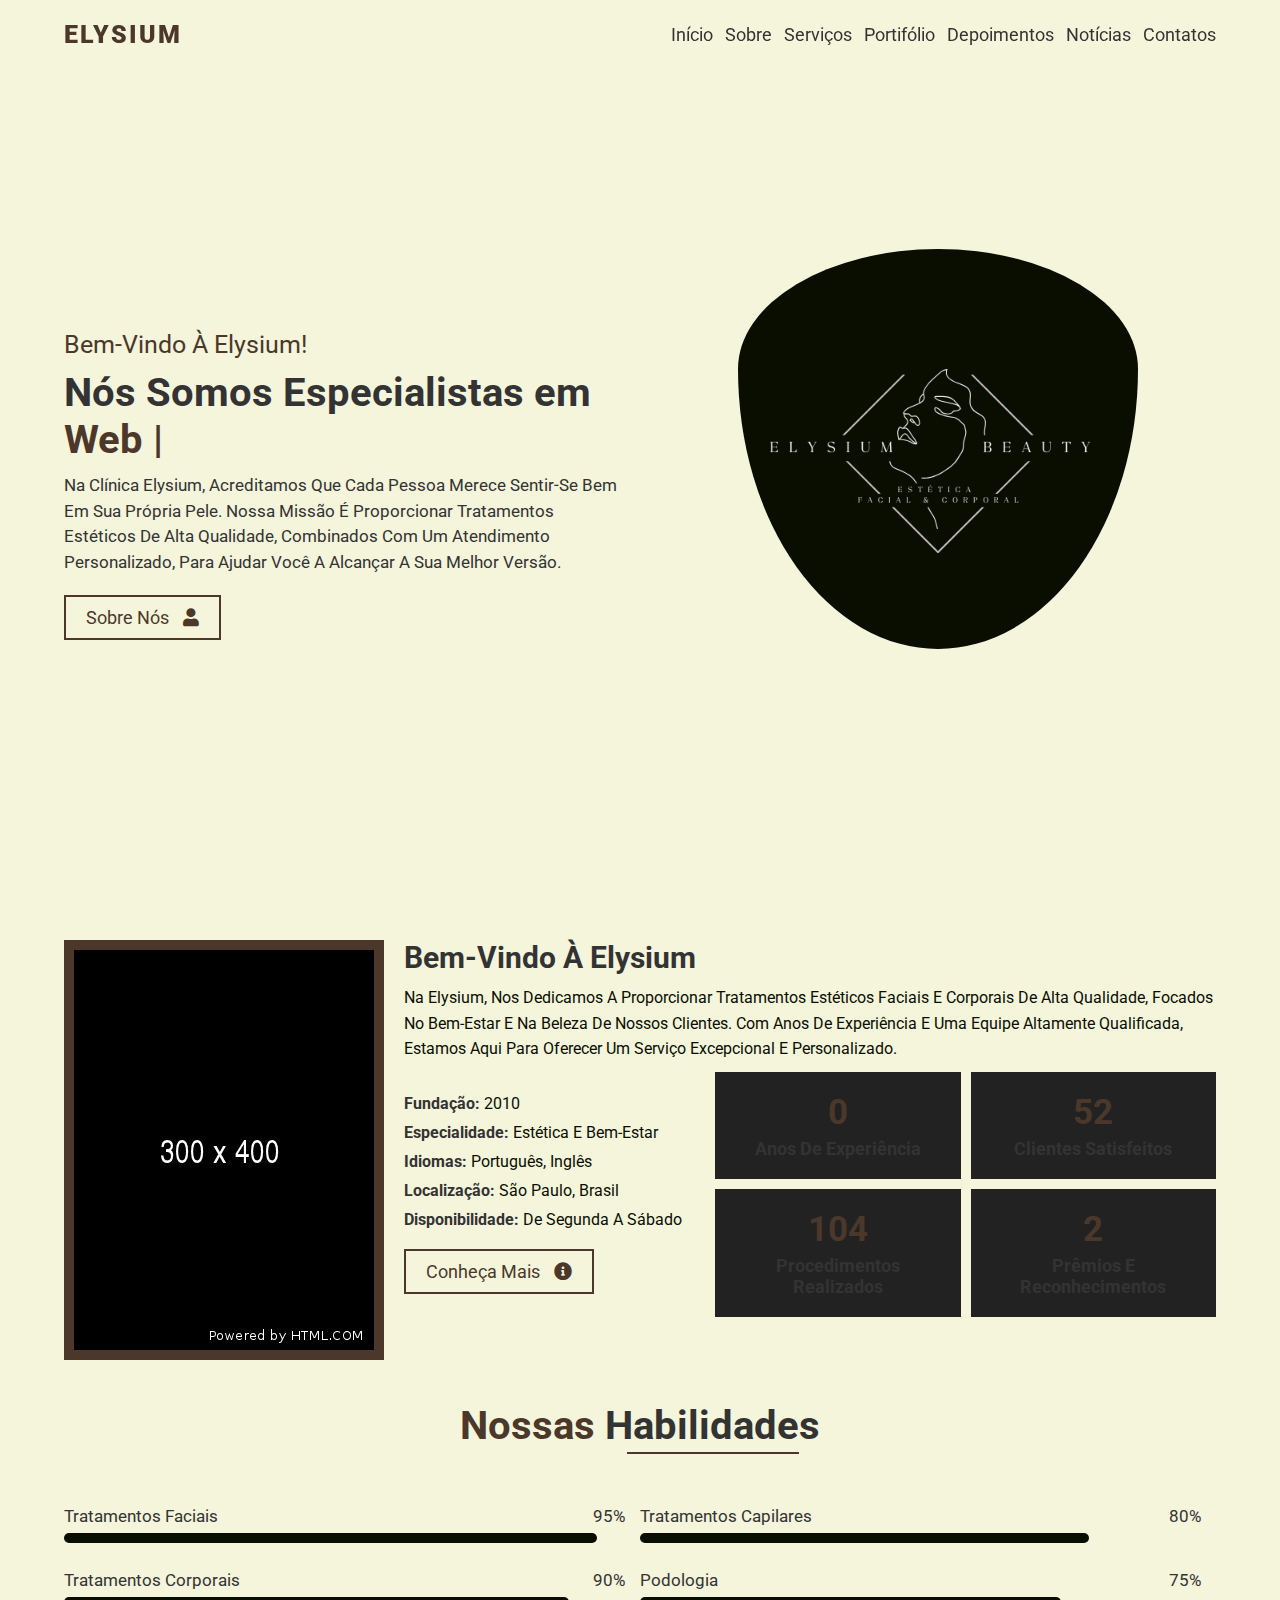
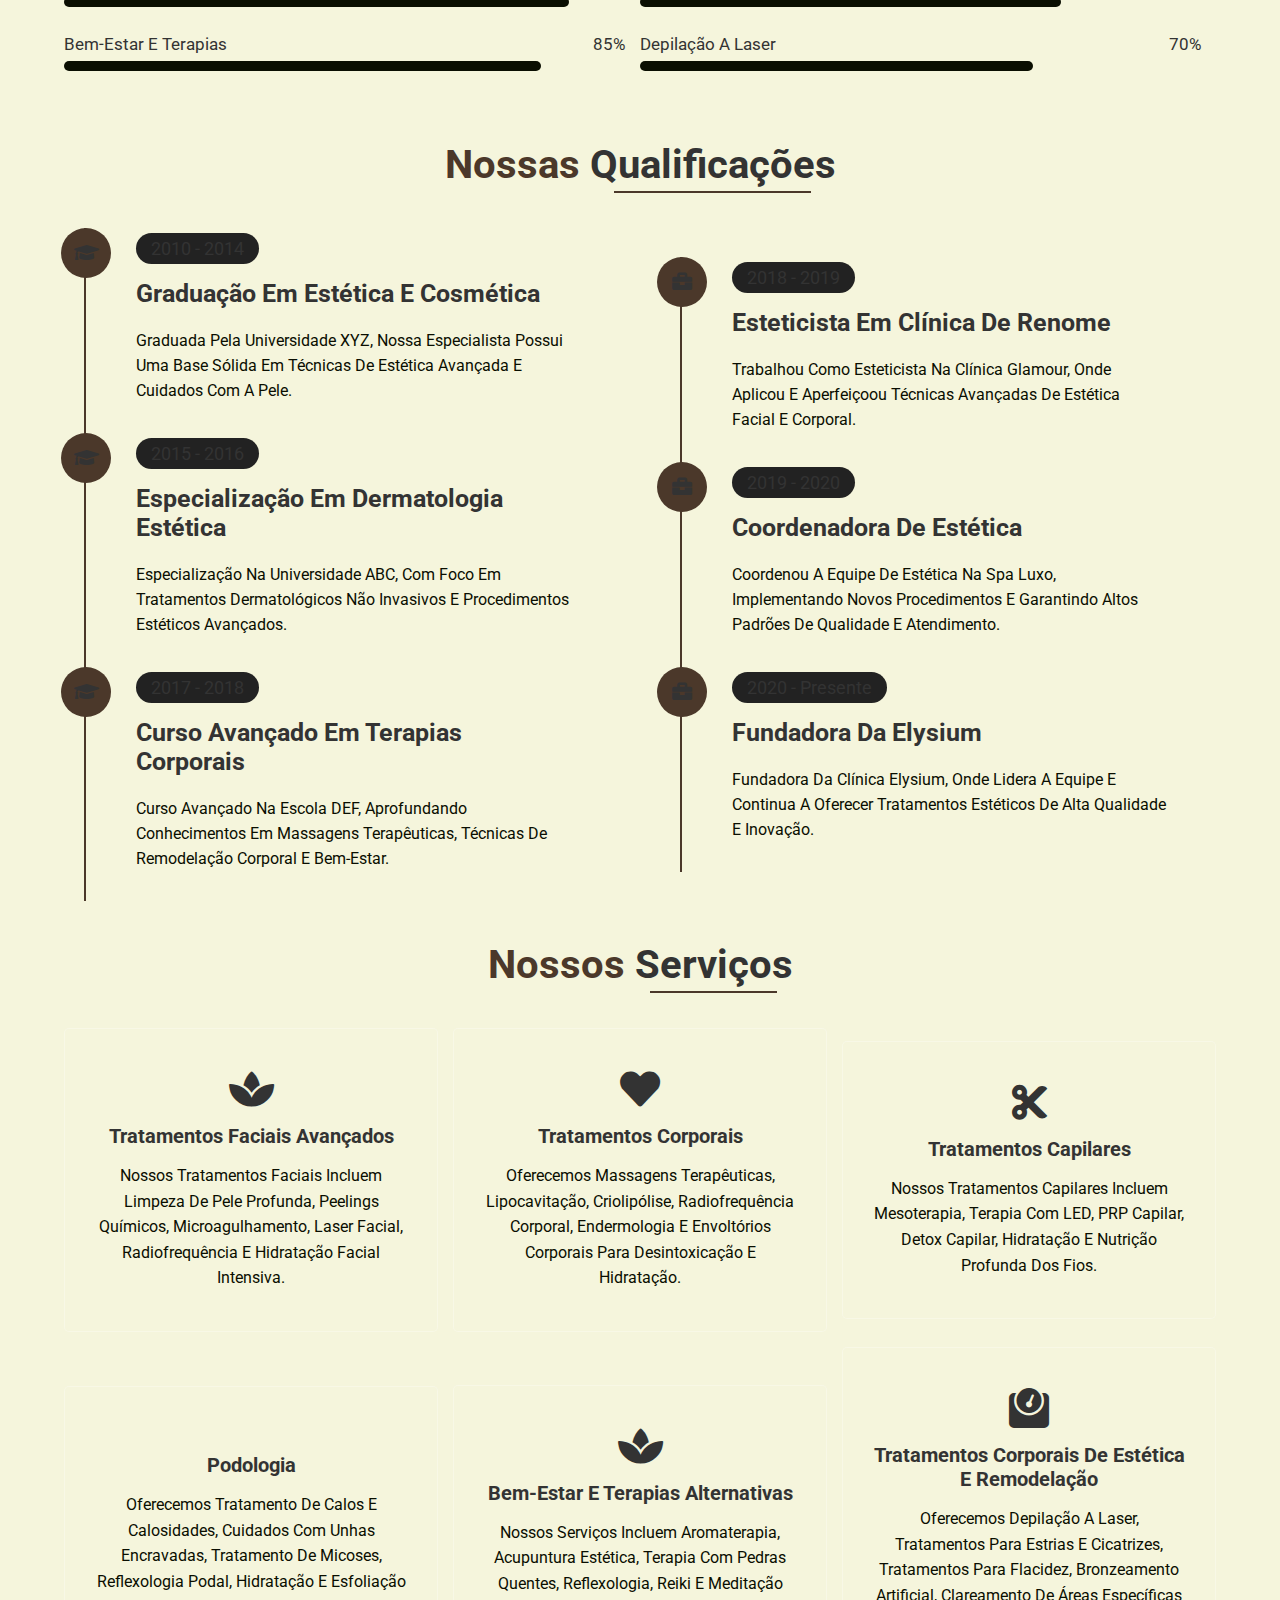
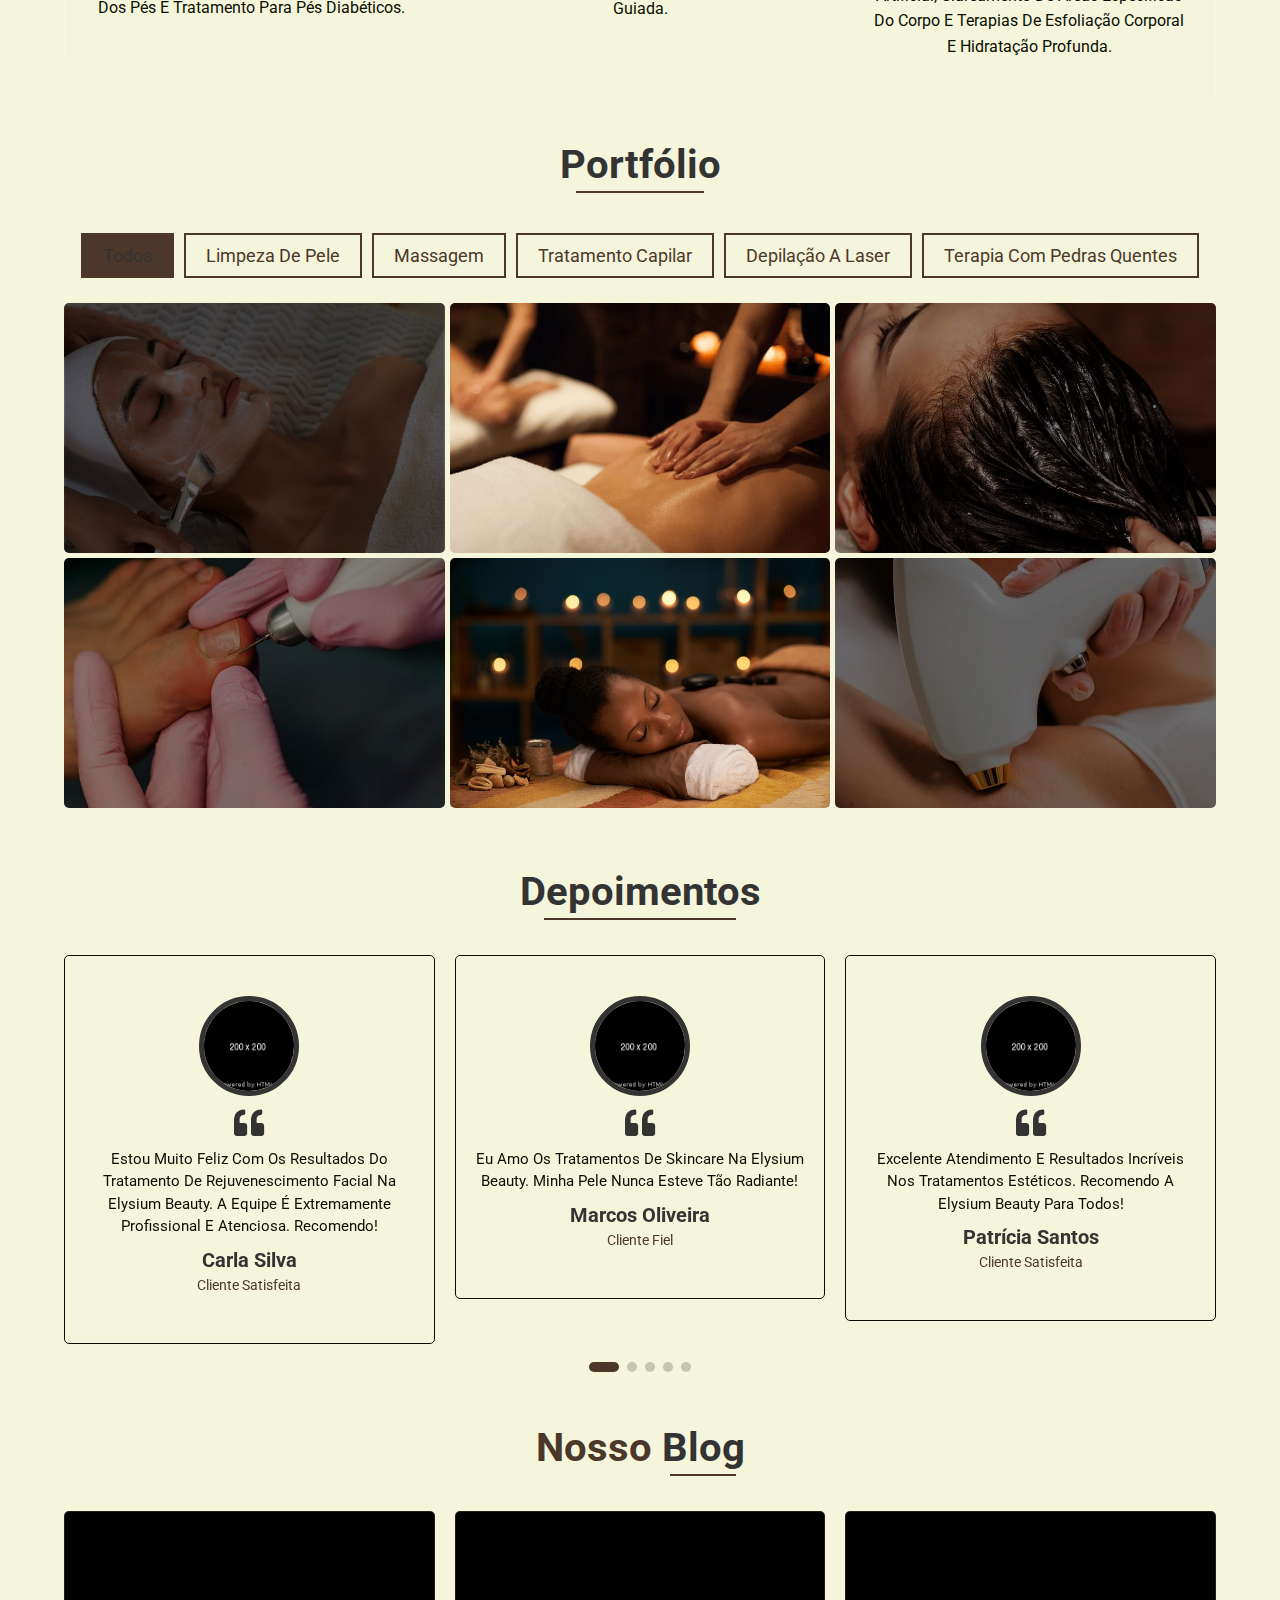
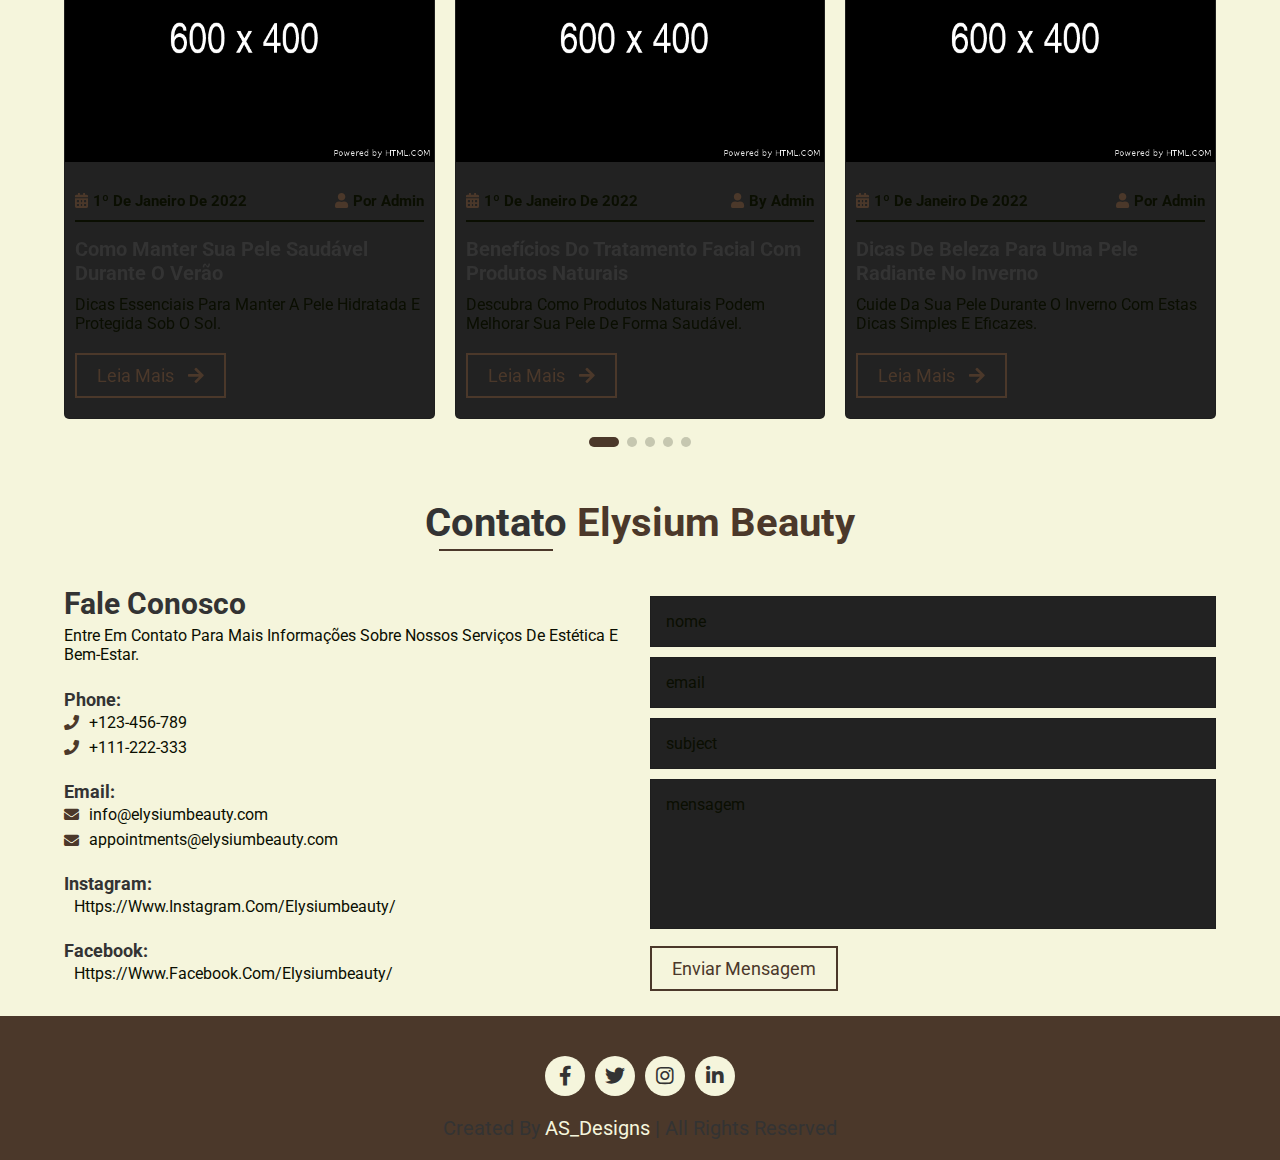
==== HTML/index.html @ a4e7e1dd "UP02" ====
<!DOCTYPE html>
<html lang="en">
<head>

    <meta charset="UTF-8">
    <meta http-equiv="X-UA-Compatible" content="IE=edge">
    <meta name="viewport" content="width=device-width, initial-scale=1.0">

    <!-- Title -->
    <title>Elora | Personal Portfolio</title>

    <!-- Font-Awesome CSS -->
    <link rel="stylesheet" href="assets/vendors/font-awesome/css/all.min.css" />

    <!-- Swiper CSS -->
    <link rel="stylesheet" href="assets/vendors/swiper/swiper.css" />

    <!-- Magnific-Popup CSS -->
    <link rel="stylesheet" href="assets/vendors/magnific-popup/magnific-popup.css" />

    <!-- Custom Stylesheets -->
    <link rel="stylesheet"  href="assets/css/main.css" />
    <link rel="stylesheet" href="assets/css/responsive.css" />

</head>
<body>


    <!-------------------- Scroll-Top Area (Start) -------------------->
    <a href="#home" class="scroll-top">
        <i class="fas fa-angle-up"></i>
    </a>
    <!-------------------- Scroll-Top Area (End) -------------------->

        

    <!-------------------- Header Area (Start) -------------------->
    <header class="header">

        <!-- Logo -->
        <a class="logo" href="#home">
            <h2> Elysium </h2> 
            <!-- <img src="assets/images/logo.png" alt="logo" /> -->
        </a>
        <!-- Logo End -->

        <!-- Navbar -->
        <nav class="navbar">
            <a href="#home">Início</a>
            <a href="#about">Sobre</a>
            <a href="#service">Serviços</a>
            <a href="#portfolio">Portifólio</a>
            <a href="#testimonial">Depoimentos</a>
            <a href="#blog">Notícias</a>
            <a href="#contact">Contatos</a>
        </nav>

        <!-- Menubar -->
        <div class="fas fa-bars" id="menu-btn"></div>
        
    </header>
    <!-------------------- Header Area (End) -------------------->
 


    <!-------------------- Home Area (Start) -------------------->
    <section class="home" id="home">

        <div class="box-container">

            <div class="content">
                <div class="text">
                    <h2>Bem-vindo à Elysium!</h2>
                    <h1>Nós Somos Especialistas em <span class="typing-text"></span></h1>
                    <p>Na Clínica Elysium, acreditamos que cada pessoa merece sentir-se bem em sua própria pele. 
                    Nossa missão é proporcionar tratamentos estéticos de alta qualidade, 
                    combinados com um atendimento personalizado, para ajudar você a alcançar a sua melhor versão.</p>
                    <a href="#about" class="btn">Sobre Nós <i class="fas fa-user"></i></a>
                </div>
            </div>
    
            <div class="image">
                <img src="assets/images/Home/Elysium Logo.png" alt="Home-Image">
            </div>

        </div>

    </section>

    <!-------------------- Home Area (End) -------------------->



    <!-------------------- About Area (Start) -------------------->
    <section class="about" id="about">

        <div class="box-container">

            <div class="image">
                <img src="assets/images/About/About-Image.png" alt="About-Image" />
            </div>
    
            <div class="content">

                <h2>Bem-vindo à Elysium</h2>
            <p>Na Elysium, nos dedicamos a proporcionar tratamentos estéticos faciais e corporais de alta qualidade,
               focados no bem-estar e na beleza de nossos clientes. Com anos de experiência e uma equipe altamente qualificada,
               estamos aqui para oferecer um serviço excepcional e personalizado.</p>

   
                <div class="about-info">

                    <div class="info">
                        <h4>Fundação: <span>2010</span></h4>
                        <h4>Especialidade: <span>Estética e Bem-Estar</span></h4>
                        <h4>Idiomas: <span>Português, Inglês</span></h4>
                        <h4>Localização: <span>São Paulo, Brasil</span></h4>
                        <h4>Disponibilidade: <span>De Segunda a Sábado</span></h4>
                        <a href="#" class="btn">Conheça Mais <i class="fas fa-info-circle"></i></a>
                    </div>

                    <div class="counting">

                        <div class="box">
                            <h1 class="count" data-count="14">14+</h1>
                            <h3>Anos de Experiência</h3>
                        </div>
                        
                        <div class="box">
                            <h1 class="count" data-count="1000">1000+</h1>
                            <h3>Clientes Satisfeitos</h3>
                        </div>
            
                        <div class="box">
                            <h1 class="count" data-count="2000">2000+</h1>
                            <h3>Procedimentos Realizados</h3>
                        </div>
                                    
                        <div class="box">
                            <h1 class="count" data-count="50">50+</h1>
                            <h3>Prêmios e Reconhecimentos</h3>
                        </div>
                    
                    </div>

                </div>
                
            </div>
            
        </div>

        <div class="skill-container">

            <div class="heading">
                <h2>Nossas <span>Habilidades</span></h2>
            </div>
    
            <div class="skills">
                <div class="skill-item item1">
                    <div class="box">
                        <h3>Tratamentos Faciais<span> 95% </span></h3>
                        <div class="progress-bar" style="width: 95%; background-color: #0A0E01;"></div>
                    </div>
                    <div class="box">
                        <h3>Tratamentos Corporais<span> 90% </span></h3>
                        <div class="progress-bar" style="width: 90%; background-color: #0A0E01;"></div>
                    </div>
                    <div class="box">
                        <h3>Bem-Estar e Terapias<span> 85% </span></h3>
                        <div class="progress-bar" style="width: 85%; background-color: #0A0E01;"></div>
                    </div>
                </div>
    
                <div class="skill-item item2">
                    <div class="box">
                        <h3>Tratamentos Capilares<span> 80% </span></h3>
                        <div class="progress-bar" style="width: 80%; background-color: #0A0E01;"></div>
                    </div>
                    <div class="box">
                        <h3>Podologia<span> 75% </span></h3>
                        <div class="progress-bar" style="width: 75%; background-color: #0A0E01;"></div>
                    </div>
                    <div class="box">
                        <h3>Depilação a Laser<span> 70% </span></h3>
                        <div class="progress-bar" style="width: 70%; background-color: #0A0E01;"></div>
                    </div>
                </div>
    
            </div>
    
    
        </div>

    </section>
    <!-------------------- About Area (End) -------------------->

    

    <!-------------------- Qualification Area (Start) -------------------->
    <section class="qualification">

        <div class="heading">
            <h2>Nossas <span>Qualificações</span></h2>
        </div>

        <div class="box-container">

            <div class="education">

                <div class="experience-item">
                    <i class="fas fa-graduation-cap"></i>
                    <div class="content">
                        <span>2010 - 2014</span>
                    <h3>Graduação em Estética e Cosmética</h3>
                    <p>Graduada pela Universidade XYZ, nossa especialista possui uma base sólida 
                      em técnicas de estética avançada e cuidados com a pele.</p>
                    </div>
                </div>
    
                <div class="experience-item">
                    <i class="fas fa-graduation-cap"></i>
                    <div class="content">
                        <span>2015 - 2016</span>
                        <h3>Especialização em Dermatologia Estética</h3>
                        <p>Especialização na Universidade ABC, com foco em tratamentos dermatológicos 
                          não invasivos e procedimentos estéticos avançados.</p>
                    </div>
                </div>
        
                <div class="experience-item">
                    <i class="fas fa-graduation-cap"></i>
                    <div class="content">
                        <span>2017 - 2018</span>
                        <h3>Curso Avançado em Terapias Corporais</h3>
                        <p>Curso avançado na Escola DEF, aprofundando conhecimentos em massagens terapêuticas,
                           técnicas de remodelação corporal e bem-estar.</p>
                    </div>
                </div>

            </div>

            <div class="experience">

                <div class="experience-item">
                    <i class="fas fa-briefcase"></i>
                    <div class="content">
                        <span>2018 - 2019</span>
                        <h3>Esteticista em Clínica de Renome</h3>
                        <p>Trabalhou como esteticista na Clínica Glamour, onde aplicou e aperfeiçoou técnicas
                           avançadas de estética facial e corporal.</p>
    
                    </div>
                </div>
    
                <div class="experience-item">
                    <i class="fas fa-briefcase"></i>
                    <div class="content">
                        <span>2019 - 2020</span>
                        <h3>Coordenadora de Estética</h3>
                        <p>Coordenou a equipe de estética na Spa Luxo, implementando novos procedimentos 
                           e garantindo altos padrões de qualidade e atendimento.</p>
                    </div>
                </div>
    
                <div class="experience-item">
                    <i class="fas fa-briefcase"></i>
                    <div class="content">
                        <span>2020 - Presente</span>
                    <h3>Fundadora da Elysium</h3>
                    <p>Fundadora da Clínica Elysium, onde lidera a equipe e continua a oferecer tratamentos estéticos de alta qualidade e inovação.</p>
                    </div>
                </div>
    
            </div>

        </div>
    </section>

    <!-------------------- Qualification Area (End) -------------------->



    <!-------------------- Services Area (Start) -------------------->
    <section class="service" id="service">

        <div class="heading">
            <h2>Nossos <span>serviços</span></h2>
        </div>

        <div class="box-container">

            <div class="service-item">
                <i class="fas fa-spa"></i>
                <h3>Tratamentos Faciais Avançados</h3>
                <p>Nossos tratamentos faciais incluem limpeza de pele profunda, peelings químicos, 
                   microagulhamento, laser facial, radiofrequência e hidratação facial intensiva.
                </p>
            </div>

            <div class="service-item">
                <i class="fas fa-heart"></i>
                <h3>Tratamentos Corporais</h3>
                <p>Oferecemos massagens terapêuticas, lipocavitação, criolipólise, radiofrequência corporal, 
                   endermologia e envoltórios corporais para desintoxicação e hidratação.</p>
            </div>

            <div class="service-item">
                <i class="fas fa-cut"></i>
                <h3>Tratamentos Capilares</h3>
                <p>Nossos tratamentos capilares incluem mesoterapia, terapia com LED, PRP capilar, 
                   detox capilar, hidratação e nutrição profunda dos fios.</p>
            </div>

            <div class="service-item">
                <i class="fas fa-footprints"></i>
                <h3>Podologia</h3>
                <p>Oferecemos tratamento de calos e calosidades, cuidados com unhas encravadas, 
                tratamento de micoses, reflexologia podal, hidratação e esfoliação dos pés e tratamento para pés diabéticos.</p>
            </div>

            <div class="service-item">
                <i class="fas fa-spa"></i>
                <h3>Bem-Estar e Terapias Alternativas</h3>
                <p>Nossos serviços incluem aromaterapia, acupuntura estética, terapia com pedras quentes,
                   reflexologia, reiki e meditação guiada.</p>
            </div>

            <div class="service-item">
                <i class="fas fa-weight"></i>
                <h3>Tratamentos Corporais de Estética e Remodelação</h3>
                <p>Oferecemos depilação a laser, tratamentos para estrias e cicatrizes, tratamentos para flacidez,
                 bronzeamento artificial, clareamento de áreas específicas do corpo e terapias de esfoliação corporal e hidratação profunda.</p>
            </div>

        </div>

    </section>
    <!-------------------- Services Area (End) -------------------->



    <!-------------------- Portfolio Area (Start) -------------------->
    <section class="portfolio" id="portfolio">

        <div class="heading">
            <h2><span>Portfólio</span></h2>
        </div>

        <div class="gallery">

            <ul class="controls">
            <li class="button btn active" data-filter="all">todos</li>
            <li class="button btn" data-filter="pele">limpeza de pele</li>
            <li class="button btn" data-filter="massagem">massagem</li>
            <li class="button btn" data-filter="capilar">tratamento capilar</li>
            <li class="button btn" data-filter="depilacao">depilação a laser</li>
            <li class="button btn" data-filter="pedras">terapia com pedras quentes</li>
            </ul>
    
            <div class="box-container">
    
                <div class="portfolio-item image web">
                    <img src="assets/images/Portfolio/Portifólio1_Limpeza_de_Pele.jpg" alt="Portfolio-Image" />
                    <div class="content">
                        <h4>limpeza de pele</h4>
                        <p>categoria</p>
                        <a data-effect="mfp-newspaper" href="assets/images/Portfolio/Portifólio1_Limpeza_de_Pele.jpg" class="view-btn"><i class="fas fa-search-plus"></i></a>
                    </div>
                </div>
    
                <div class="portfolio-item image web">
                    <img src="assets/images/Portfolio/Portifólio2_Massagem.jpg" alt="Portfolio-Image" />
                    <div class="content">
                        <h4>massagem</h4>
                        <p>categoria</p>
                        <a data-effect="mfp-newspaper" href="assets/images/Portfolio/Portifólio2_Massagem.jpg" class="view-btn"><i class="fas fa-search-plus"></i></a>
                    </div>
                </div>
    
                <div class="portfolio-item image design">
                    <img src="assets/images/Portfolio/Portifólio3_Tratamento_Capilar.jpg" alt="Portfolio-Image" />
                    <div class="content">
                        <h4>tratamento capilar</h4>
                        <p>categoria</p>
                        <a data-effect="mfp-newspaper" href="assets/images/Portfolio/Portifólio3_Tratamento_Capilar.jpg" class="view-btn"><i class="fas fa-search-plus"></i></a>
                    </div>
                </div>
    
                <div class="portfolio-item image design">
                    <img src="assets/images/Portfolio/Portifólio4_Pés.jpg" alt="Portfolio-Image" />
                    <div class="content">
                        <h4>tratamento de pés</h4>
                        <p>categoria</p>
                        <a data-effect="mfp-newspaper" href="assets/images/Portfolio/Portifólio4_Pés.jpg" class="view-btn"><i class="fas fa-search-plus"></i></a>
                    </div>
                </div>
                <div class="portfolio-item image photography">
                    <img src="assets/images/Portfolio/Portifólio5_Terapia_pedras quentes.jpg" alt="Portfolio-Image" />
                    <div class="content">
                        <h4>terapia com pedras quentes</h4>
                        <p>categoria</p>
                        <a data-effect="mfp-newspaper" href="assets/images/Portfolio/Portifólio5_Terapia_pedras quentes.jpg" class="view-btn"><i class="fas fa-search-plus"></i></a>
                    </div>
                </div>
    
                <div class="portfolio-item image photography">
                    <img src="assets/images/Portfolio/Portifólio6_Depilação_Laser.jpg" alt="Portfolio-Image" />
                    <div class="content">
                        <h4>depilação a laser</h4>
                        <p>categoria</p>
                        <a data-effect="mfp-newspaper" href="assets/images/Portfolio/Portifólio6_Depilação_Laser.jpg" class="view-btn"><i class="fas fa-search-plus"></i></a>
                    </div>
                </div>
    
            </div>
    
        </div>
        
    </section>
    <!-------------------- Portfolio Area (End) -------------------->



    <!-------------------- Testimonials Area (Start) -------------------->
    <section class="testimonial" id="testimonial">

        <div class="heading">
            <h2><span>depoimentos</span></h2>
        </div>

        <div class="swiper-container testimonial-slider">
            <div class="swiper-wrapper">

                <div class="swiper-slide testi-item">
                    <img src="assets/images/Testimonials/pic-1.png" alt="Testimonial-Pic" />

                    <i class="fas fa-quote-left"></i>

                    <p class="comment">
                        Estou muito feliz com os resultados do tratamento de rejuvenescimento facial na Elysium Beauty. 
                        A equipe é extremamente profissional e atenciosa. Recomendo!
                    </p>

                    <div class="intro">
                        <h3>Carla Silva</h3>
                        <h5>Cliente Satisfeita</h5>
                    </div>
                </div>

                <div class="swiper-slide testi-item">
                    <img src="assets/images/Testimonials/pic-2.png" alt="Testimonial-Pic" />

                    <i class="fas fa-quote-left"></i>

                    <p class="comment">
                        Eu amo os tratamentos de skincare na Elysium Beauty. Minha pele nunca esteve tão radiante!
                    </p>

                    <div class="intro">
                        <h3>Marcos Oliveira</h3>
                        <h5>Cliente Fiel</h5>
                    </div>
                </div>

                <div class="swiper-slide testi-item">
                    <img src="assets/images/Testimonials/pic-3.png" alt="Testimonial-Pic" />

                    <i class="fas fa-quote-left"></i>

                    <p class="comment">
                        Excelente atendimento e resultados incríveis nos tratamentos estéticos. Recomendo a Elysium Beauty para todos!
                    </p>

                    <div class="intro">
                        <h3>Patrícia Santos</h3>
                        <h5>Cliente Satisfeita</h5>
                    </div>
                </div>

                <div class="swiper-slide testi-item">
                    <img src="assets/images/Testimonials/pic-4.png" alt="Testimonial-Pic" />

                    <i class="fas fa-quote-left"></i>

                    <p class="comment">
                        Profissionais competentes e ambiente acolhedor. Sempre saio da clínica renovada!
                    </p>

                    <div class="intro">
                        <h3>Lucas Mendes</h3>
                        <h5>Lucas Mendes</h5>
                    </div>
                </div>

                <div class="swiper-slide testi-item">
                    <img src="assets/images/Testimonials/pic-5.png" alt="Testimonial-Pic" />

                    <i class="fas fa-quote-left"></i>

                    <p class="comment">
                        Os tratamentos na Elysium Beauty realmente fazem a diferença. Estou muito feliz com os resultados!
                    </p>
                    </p>

                    <div class="intro">
                        <h3>Ana Clara</h3>
                        <h5>Cliente Satisfeita</h5>
                    </div>
                </div>

            </div>

            <div class="swiper-pagination swiper-pagination1"></div>

        </div>
    </section>
    <!-------------------- Testimonials Area (End) -------------------->



    <!-------------------- Blog Area (Start) -------------------->
    <section class="blog" id="blog">

        <div class="heading">
            <h2>nosso <span>blog</span></h2>
        </div>

        <div class="swiper-container blog-slider">
            <div class="swiper-wrapper">

                <div class="swiper-slide blog-item">
                    <div class="image">
                        <img src="assets/images/Blogs/blog-1.png" alt="Blog-Image" />
                    </div>
                    <div class="content">
                        <div class="intro">
                            <h5><i class="fas fa-calendar-alt"></i><span>1º de janeiro de 2022</span></h5>
                            <h5><i class="fas fa-user"></i><span>por admin</span></h5>
                        </div>
                        <a class="main-heading" href="#">Como manter sua pele saudável durante o verão</a>
                        <p>Dicas essenciais para manter a pele hidratada e protegida sob o sol.
                        </p>    
                        <a href="#" class="btn">leia mais <i class="fas fa-arrow-right"></i></a>
                    </div>
                </div>

                <div class="swiper-slide blog-item">
                    <div class="image">
                        <img src="assets/images/Blogs/blog-2.png" alt="Blog-Image" />
                    </div>
                    <div class="content">
                        <div class="intro">
                            <h5><i class="fas fa-calendar-alt"></i><span>1º de janeiro de 2022</span></h5>
                            <h5><i class="fas fa-user"></i><span>by admin</span></h5>
                        </div>
                        <a class="main-heading" href="#">Benefícios do tratamento facial com produtos naturais</a>
                        <p>Descubra como produtos naturais podem melhorar sua pele de forma saudável.
                        </p>    
                        <a href="#" class="btn">leia mais <i class="fas fa-arrow-right"></i></a>
                    </div>
                </div>

                <div class="swiper-slide blog-item">
                    <div class="image">
                        <img src="assets/images/Blogs/blog-3.png" alt="Blog-Image" />
                    </div>
                    <div class="content">
                        <div class="intro">
                            <h5><i class="fas fa-calendar-alt"></i><span>1º de janeiro de 2022</span></h5>
                            <h5><i class="fas fa-user"></i><span>por admin</span></h5>
                        </div>
                        <a class="main-heading" href="#">Dicas de beleza para uma pele radiante no inverno</a>
                        <p>Cuide da sua pele durante o inverno com estas dicas simples e eficazes.
                        </p>    
                        <a href="#" class="btn">leia mais <i class="fas fa-arrow-right"></i></a>
                    </div>
                </div>

                <div class="swiper-slide blog-item">
                    <div class="image">
                        <img src="assets/images/Blogs/blog-4.png" alt="Blog-Image" />
                    </div>
                    <div class="content">
                        <div class="intro">
                            <h5><i class="fas fa-calendar-alt"></i><span>1º de janeiro de 2022</span></h5>
                            <h5><i class="fas fa-user"></i><span>by admin</span></h5>
                        </div>
                        <a class="main-heading" href="#">Os melhores tratamentos estéticos para rejuvenescimento facial</a>
                        <p>Descubra as opções mais eficazes para manter sua pele jovem e saudável.
                        </p>    
                        <a href="#" class="btn">leia mais <i class="fas fa-arrow-right"></i></a>
                    </div>
                </div>

                <div class="swiper-slide blog-item">
                    <div class="image">
                        <img src="assets/images/Blogs/blog-5.png" alt="Blog-Image" />
                    </div>
                    <div class="content">
                        <div class="intro">
                            <h5><i class="fas fa-calendar-alt"></i><span>1º de janeiro de 2022</span></h5>
                            <h5><i class="fas fa-user"></i><span>por admin</span></h5>
                        </div>
                        <a class="main-heading" href="#">Cuidados com a pele no dia a dia: dicas essenciais</a>
                        <p>Saiba como manter sua pele saudável com uma rotina diária de cuidados simples
                        </p>    
                        <a href="#" class="btn">leia mais <i class="fas fa-arrow-right"></i></a>
                    </div>
                </div>

            </div>

            <div class="swiper-pagination swiper-pagination2"></div>

        </div>

    </section>
    <!-------------------- Blog Area (End) -------------------->



    <!-------------------- Contact Area (Start) -------------------->
    <section class="contact" id="contact">

        <div class="heading">
            <h2><span>contato</span> Elysium Beauty</h2>
        </div>

        <div class="box-container">

            <div class="contact-info">

                <h3>fale conosco</h3>

                <p>Entre em contato para mais informações sobre nossos serviços de estética e bem-estar.</p>
            </p>
    
                <div class="info-item">
                    <h4>Phone:</h4>
                    <div class="detail">
                        <div class="fas fa-phone"></div>
                        <p>+123-456-789</p>
                    </div>
                    <div class="detail">
                        <div class="fas fa-phone"></div>
                        <p>+111-222-333</p>
                    </div>
                </div>
    
                <div class="info-item">
                    <h4>email:</h4>
                    <div class="detail">
                        <div class="fas fa-envelope"></div>
                        <p class="gmail">info@elysiumbeauty.com</p>
                    </div>
                    <div class="detail">
                        <div class="fas fa-envelope"></div>
                        <p class="gmail">appointments@elysiumbeauty.com</p>
                    </div>
                </div>

                <div class="info-item">
                    <h4>Instagram:</h4>
                    <div class="detail">
                        <div class="fab fa-Instagram"></div>
                        <p class="Instagram">https://www.instagram.com/elysiumbeauty/</p>
                    </div>
                </div>

                <div class="info-item">
                    <h4>Facebook:</h4>
                    <div class="detail">
                        <div class="fab fa-Facebook"></div>
                        <p class="Facebook">https://www.facebook.com/elysiumbeauty/</p>
                    </div>
                </div>
            </div>
    
            <form method="post" class="contact-form" id="contactUs-Form">
                    
                <input type="text" name="nome" class="box" id="nome" placeholder="nome" required />
                <input type="email" name="email" class="box" id="email" placeholder="email" required />
                <input type="text" name="subject" class="box" id="subject" placeholder="subject" required />
                <textarea cols="30" rows="10" name="comentário" id="comentário" class="box" placeholder="mensagem"></textarea>
                <button type="submit" class="btn" name="submit" id="submit">Enviar mensagem</button>
                
                <span class="alert" id="msg"></span>
                
            </form>
            
        </div>

    </section>
    <!-------------------- Contact Area (End) -------------------->



    <!-------------------- Footer Area (Start) -------------------->
    <footer>
        <div class="social">
            <a href="#" class="fab fa-facebook-f"></a>
            <a href="#" class="fab fa-twitter"></a>
            <a href="#" class="fab fa-instagram"></a>
            <a href="#" class="fab fa-linkedin-in"></a>
        </div>

        <div class="content">
            <p>created by <span>AS_Designs</span> | all rights reserved</p>
        </div>
    </footer>
    <!-------------------- Footer Area (End) -------------------->



    <!-- JQuery -->
    <script src="assets/vendors/jquery/jquery-3.6.0.js"></script>

    <!-- SWIPER JS -->
    <script src="assets/vendors/swiper/swiper.js"></script>

    <!-- Magnific-Popup JS -->
    <script src="assets/vendors/magnific-popup/jquery.magnific-popup.js"></script>

    <!-- Typed JS -->
    <script src="assets/vendors/typed/typed.js"></script>

    <!-- Custom Script File -->
    <script src="assets/js/script.js"></script>
    <script src="assets/js/scroll-spy.js"></script>
    <script src="assets/js/counter-up.js"></script>
    <script src="assets/js/portfolio.js"></script>
    <script src="assets/js/testi-slider.js"></script>
    <script src="assets/js/blog-slider.js"></script>

    <!---------------- Custom Script ---------------->

    <!-- Typed Script -->
    <script>
        var typed = new Typed('.typing-text', {

            strings: ['Web developer', 'web designer', 'photographer', 'graphic designer'],
            typeSpeed: 120,
            loop: true
        });
    </script>

    <!-- Contact-Form Script -->
    <script>
        jQuery('#contactUs-Form').on('submit',function(e){
          jQuery('#msg').html('');
          jQuery('#submit').html('Please wait');
          jQuery('#submit').attr('disabled',true);
          jQuery.ajax({
              url:'assets/php/submit.php',
              type:'post',
              data:jQuery('#contactUs-Form').serialize(),
              success:function(result){
                  jQuery('#msg').html(result);
                  jQuery('#submit').html('Submit');
                  jQuery('#submit').attr('disabled',false);
                  jQuery('#contactUs-Form')[0].reset();
              }
          });
          e.preventDefault();
        });
    </script>

</body>
</html>
---- HTML/assets/css/main.css ----
/* Table of Contents
----------------------------------

0- Global CSS
1- Heading CSS
2- Button CSS
3- Header Area CSS
4- Home Area CSS
5- About Area CSS
6- Qualification Area CSS 
7- Services Area CSS
8- Portfolio Area CSS
9- Testimonials Area CSS
10- Blog Area CSS
11- Contact Area CSS
12- Footer Area CSS
13- Scroll-Top Area CSS

*/


/*--------------------- 0- Global CSS (Start) ---------------------*/
@import url('https://fonts.googleapis.com/css2?family=Roboto:wght@100;300;400;500;700;900&display=swap');

:root{
    --purple: #4B382A;
    --black: #F5F5DC;
    --white: #333333;
    --grey: #0A0E01;
}

*{
    font-family: 'Roboto', sans-serif;
    -webkit-box-sizing: border-box;
            box-sizing: border-box;
    margin: 0;
    padding: 0;
    text-decoration: none;
    text-transform: capitalize;
    border: none;
    outline: none;
    -webkit-transition: all 0.2s linear;
       -moz-transition: all 0.2s linear;
         -o-transition: all 0.2s linear;
  	        transition: all 0.2s linear;
}

*::selection{
    color: var(--white);
    background-color: var(--purple);
}

html{
    font-size: 62.5%;
    overflow-x: hidden;
    scroll-behavior: smooth;
    scroll-padding-top: 6rem;
}

body{
    background-color: var(--black);
}

section{
    padding: 2rem 5%;
}

::-webkit-scrollbar{
    width: 0.8rem;
}

::-webkit-scrollbar-thumb{
    border-radius: 1rem;
    background-color: var(--purple);
}

::-webkit-scrollbar-track{
    background-color: var(--black);
}

.swiper-pagination-bullet{
    height: 1rem;
    width: 1rem;
    border-radius: 50rem;
    background-color: var(--grey);
}

.swiper-pagination-bullet-active{
    width: 3rem;
    background: var(--purple);
}

/*--------------------- 0- Global CSS (End) ---------------------*/



/*--------------------- 1- Heading CSS (Start) ---------------------*/
.heading{
    margin-bottom: 2rem;
}

.heading h2{
    text-align: center;
    padding-bottom: 2rem;
    color:var(--purple);
    font-size: 4rem;
}

.heading h2 span{
    position: relative;
    z-index: 0;
    color: var(--white);
}

.heading h2 span::before{
    content: '';
    position: absolute;
    bottom: -0.5rem; left: 0;
    z-index: -1;
    background: var(--purple);
    height: 0.2rem;
    width: 80%;
    margin-left: 10%;
}

/*--------------------- 1- Heading CSS (End) ---------------------*/



/*--------------------- 2- Button CSS (Start) ---------------------*/
.btn{
    display: inline-block;
    padding: 1rem 2rem;
    font-size: 1.8rem;
    color: var(--purple);
    background-color: transparent;
    border: 0.2rem solid var(--purple);
}

.btn i{
    padding-left: 1rem;
}

.btn:hover{
    color: var(--white);
    background-color: var(--purple);
    cursor: pointer;
}

/*--------------------- 2- Button CSS (End) ---------------------*/



/*--------------------- 3- Header Area CSS (Start) ---------------------*/
header{
    position: fixed;
    top: 0;
    left: 0;
    width: 100%;
    padding: 2rem 5%;
    display: -webkit-box;
    display: -ms-flexbox;
    display: flex;
    -webkit-box-pack: justify;
    -ms-flex-pack: justify;
    justify-content: space-between;
    -webkit-box-align: center;
    -ms-flex-align: center;
    align-items: center;
    background: transparent;
    -webkit-transition: all 0.5s linear;
       -moz-transition: all 0.5s linear;
         -o-transition: all 0.5s linear;
            transition: all 0.5s linear;
    z-index: 999;
}

header.sticky{
    border-bottom: 0.1rem solid var(--grey);
    background: rgba(0, 0, 0, 0.8);
}

header .logo h2{
    font-size: 2.5rem;
    font-weight: 900;
    color: var(--purple);
    text-transform: uppercase;
    letter-spacing: 0.2rem;
}

header .navbar a{
    color: var(--white);
    font-size: 1.8rem;
    margin-left: 1rem;
}

header .navbar a:hover,
header .navbar a.active{
    color: var(--purple);
}

header #menu-btn{
    font-size: 3rem;
    color: var(--white);
    cursor: pointer;
    -webkit-transition: all 0.5s linear;
       -moz-transition: all 0.5s linear;
         -o-transition: all 0.5s linear;
            transition: all 0.5s linear;
    display: none;
}

header .fa-times{
    -webkit-transform: rotate(180deg);
            transform: rotate(180deg);
}

header #menu-btn:hover{
    color: var(--purple);
}

/*--------------------- 3- Header Area CSS (End) ---------------------*/



/*--------------------- 4- Home Area CSS (Start) ---------------------*/
.home{
    padding: 0rem 5%;
    background-color: var(--black);
    min-height: 100vh;
}

.home .box-container{
    min-height: 100vh;
    display: -webkit-box;
    display: -ms-flexbox;
    display: flex;
    -webkit-box-pack: center;
    -ms-flex-pack: center;
    justify-content: center;
    -webkit-box-align: center;
    -ms-flex-align: center;
    align-items: center;
    -ms-flex-wrap: wrap;
    flex-wrap: wrap;
    gap: 4rem;
}

.home .image{
    text-align: center;
    -webkit-box-flex: 1;
      -ms-flex: 1 1 40rem;
          flex: 1 1 40rem;

}

.home .image img{
    height: 40rem;
    width: 40rem;
    border-radius: 50% 50% 50% 50% / 30% 30% 70% 70% ;
    object-fit:cover;
}

.home .content{
    -webkit-box-flex: 1;
    -ms-flex: 1 1 40rem;
        flex: 1 1 40rem;

    display: -webkit-box;
    display: -ms-flexbox;
    display: flex;

    -webkit-box-pack: center;
    -ms-flex-pack: center;
    justify-content: center;

    -webkit-box-align: center;
    -ms-flex-align: center;
    align-items: center;

    margin-top: 7rem;
}

.home .content h2{
    font-size: 2.5rem;
    font-weight: 400;
    color: var(--purple);
}

.home .content h1{
    font-size: 4rem;
    color: var(--white);
    padding: 1rem 0;
    text-transform: none;
}

.home .content h1 span{
    color: var(--purple);

}

.home .content p{
    font-size: 1.7rem;
    font-weight: 400;
    color: var(--white);
    padding-bottom: 2rem;
    line-height: 1.5;
}
/*--------------------- 4- Home Area CSS (End) ---------------------*/



/*--------------------- 5- About Area CSS (Start) ---------------------*/
.about .box-container{
    display: -webkit-box;
    display: -ms-flexbox;
    display: flex;
    -webkit-box-pack: center;
    -ms-flex-pack: center;
    justify-content: center;
    -ms-flex-wrap: wrap;
    flex-wrap: wrap;
    gap: 2rem;
    padding: 2rem 0;
}

.about .image{
    width: 32rem;
    text-align: center;
}

.about .image img{
    width: 100%;
    border: 1rem solid var(--purple);
}

.about .content{
    -webkit-box-flex: 1;
    -ms-flex: 1 1 55rem;
        flex: 1 1 55rem;
}

.about .content h2{
    font-size: 3rem;
    color: var(--white);
    padding-bottom: 1rem;
}

.about .content > p{
    font-size: 1.6rem;
    color: var(--grey);
    line-height: 1.6;
    padding-bottom: 1rem;
}

.about .content .about-info{
    display: -webkit-box;
    display: -ms-flexbox;
    display: flex;
    -webkit-box-pack: start;
    -ms-flex-pack: start;
        justify-content: flex-start;
    -webkit-box-align: center;
    -ms-flex-align: center;
    align-items: center;
    -ms-flex-wrap: wrap;
    flex-wrap: wrap;
    gap: 1rem;
}

.about .content .about-info .info{
    -webkit-box-flex: 1;
    -ms-flex: 1 1 15rem;
        flex: 1 1 15rem;
}

.about .content .about-info .info h4{
    font-size: 1.6rem;
    color: var(--white);
    padding-bottom: 1rem;
}

.about .content .about-info .info span{
    font-size: 1.6rem;
    font-weight: 400;
    color: var(--grey);
}

.about .content .about-info .info .btn{
    margin-top: 1rem;
}

.counting{
    -webkit-box-flex: 1;
    -ms-flex: 1 1 35rem;
        flex: 1 1 35rem;
    display: -webkit-box;
    display: -ms-flexbox;
    display: flex;
    -webkit-box-align: center;
    -ms-flex-align: center;
    align-items: center;
    -webkit-box-pack: center;
    -ms-flex-pack: center;
    justify-content: center;
    -ms-flex-wrap: wrap;
        flex-wrap: wrap;
    gap: 1rem;
}

.counting .box{
    -webkit-box-flex: 1;
    -ms-flex: 1 1 18rem;
        flex: 1 1 18rem;
    text-align: center;
    background-color: #222;
    padding: 2rem;
}

.counting .box .count{
    font-size: 3.5rem;
    color: var(--purple);
    padding-bottom: 0.5rem;
}

.counting .box h3{
    font-size: 1.8rem;
    color: var(--white);
}

.skill-container{
    padding: 2rem 0;
}

.skills{
    display: -webkit-box;
    display: -ms-flexbox;
    display: flex;
    -ms-flex-wrap: wrap;
        flex-wrap: wrap;
}

.skill-item{
    -webkit-box-flex: 1;
    -ms-flex: 1 1 30rem;
        flex: 1 1 30rem;
    margin-right: 1.5rem;
}

.skill-item .box{
    padding:1rem 0;
}

 .skill-item .box h3{
    display: -webkit-box;
    display: -ms-flexbox;
    display: flex;
    -webkit-box-pack: justify;
        -ms-flex-pack: justify;
    justify-content: space-between;
    padding:.7rem 0;
    font-size: 1.7rem;
    color: var(--white);
    font-weight: 400;
}

 .skill-item .box .progress-bar{
    width:100%;
    background:#222;
    overflow:hidden;
    height:1rem;
    border-radius: 50rem;
}

 .skill-item .box .progress-bar span{
    display:block;
    height:100%;
    background: var(--purple);
}

 .skill-item.item1 .box:nth-child(1) .progress-bar span{
    width:95%;
}

 .skill-item.item1 .box:nth-child(2) .progress-bar span{
    width:90%;
}

 .skill-item.item1 .box:nth-child(3) .progress-bar span{
    width:85%;
}

.skill-item.item2 .box:nth-child(1) .progress-bar span{
    width:75%;
}

 .skill-item.item2 .box:nth-child(2) .progress-bar span{
    width:65%;
}

 .skill-item.item2 .box:nth-child(3) .progress-bar span{
    width:60%;
}

/*--------------------- 5- About Area CSS (End) ---------------------*/



/*--------------------- 6- Qualification Area CSS (Start) ---------------------*/
.qualification .box-container{
    display: -webkit-box;
    display: -ms-flexbox;
    display: flex;
    -webkit-box-pack: center;
    -ms-flex-pack: center;
    justify-content: center;
    -webkit-box-align: center;
    -ms-flex-align: center;
    align-items: center;
    -ms-flex-wrap: wrap;
    flex-wrap: wrap;
    gap: 4rem;
}

.education, .experience{
    -webkit-box-flex: 1;
    -ms-flex: 1 1 40rem;
        flex: 1 1 40rem;
}

.experience-item{
    position: relative;
    -webkit-box-flex: 1;
    -ms-flex: 1 1 40rem;
        flex: 1 1 40rem;
    padding: 0 3rem 2rem 3rem;
    border-left: 0.2rem solid var(--purple);
    margin-left: 2rem;
}

.experience-item i{
    position: absolute;
    top: 0; 
    left: -2.5rem;
    height:5rem;
    width: 5rem;
    border-radius: 50%;
    line-height: 5rem;
    text-align: center;
    font-size: 2rem;
    color:var(--white);
    background:var(--purple);
}

.experience-item .content{
    border-radius: 0.5rem;
    padding: 1rem 2rem;
    border-left: 2rem;
}

.experience-item span{
    background: #222;
    color: var(--white);
    padding: 0.5rem 1.5rem;
    font-size: 1.8rem;
    border-radius: 50rem;
}

.experience-item h3{
    font-size: 2.5rem;
    color: var(--white);
    padding: 2rem 0;
}

.experience-item p{
    color: var(--grey);
    font-size: 1.6rem;
    line-height: 2.5rem;
}

/*--------------------- 6- Qualification Area CSS (End) ---------------------*/



/*--------------------- 7- Services Area CSS (Start) ---------------------*/
.service .box-container{
    display: -webkit-box;
    display: -ms-flexbox;
    display: flex;
    -webkit-box-pack: center;
    -ms-flex-pack: center;
    justify-content: center;
    -webkit-box-align: center;
    -ms-flex-align: center;
    align-items: center;
    -ms-flex-wrap: wrap;
    flex-wrap: wrap;
    gap: 1.5rem;
}

.service-item{
    -webkit-box-flex: 1;
    -ms-flex: 1 1 33rem;
        flex: 1 1 33rem;
    background-color: var(--black);
    padding: 4rem 3rem;
    text-align: center;
    border: 0.1rem solid rgba(255,255, 255, 0.3);
    border-radius: 0.5rem;
    -webkit-transition: all 0.5s linear;
       -moz-transition: all 0.5s linear;
         -o-transition: all 0.5s linear;
            transition: all 0.5s linear;
}

.service-item:hover{
    background-color: var(--purple);
}

.service-item i{
    color: var(--white);
    font-size: 4rem;
}

.service-item h3{
    font-size: 2rem;
    color: var(--white);
    padding: 1.5rem 0;
}

.service-item p{
    font-size: 1.6rem;
    color: var(--grey);
    line-height: 1.6;
}

.service-item:hover p{
    color: var(--white);
}

/*--------------------- 7- Services Area CSS (End) ---------------------*/



/*--------------------- 8- Portfolio Area CSS (Start) ---------------------*/
.controls{
    display: -webkit-box;
    display: -ms-flexbox;
    display: flex;
    -webkit-box-pack: center;
    -ms-flex-pack: center;
    justify-content: center;
    -webkit-box-align: center;
    -ms-flex-align: center;
    align-items: center;
    -ms-flex-wrap: wrap;
    flex-wrap: wrap;
    list-style-type: none;
    margin-top: 2rem;
}

.controls .button{
    cursor: pointer;
    margin: 0.5rem;
}

.controls .button.active{
    cursor: pointer;
    background-color: var(--purple);
    color: var(--white);
}

.portfolio .box-container{
    display: -ms-grid;
    display: grid;
    grid-template-columns: repeat(auto-fit, minmax(33rem, 1fr));
    gap: 0.5rem;
    padding: 2rem 0; 
}

.portfolio-item{
    border-radius: 0.5rem;
    height: 25rem;
    overflow: hidden;
    position: relative;
}

.portfolio-item img{
    height: 100%;
    width: 100%;
    object-fit: cover;
}

.portfolio-item .content{
    content: '';
    position: absolute;
    top: 10%;
    left: 10%;
    height: 80%;
    width: 80%;
    border-radius: 0.5rem;
    background-color: rgba(0, 0, 0, 0.8);
    display: -webkit-box;
    display: -ms-flexbox;
    display: flex;
    -webkit-box-pack: center;
    -ms-flex-pack: center;
    justify-content: center;
    -webkit-box-align: center;
    -ms-flex-align: center;
    align-items: center;
    -webkit-box-orient: vertical;
    -webkit-box-direction: normal;
        -ms-flex-direction: column;
            flex-direction: column;
    -webkit-transform: scale(0);
            transform: scale(0);
}

.portfolio-item .content h4{
    font-size: 2rem;
    font-weight: bold;
    color: var(--purple);
    transform-origin: top;
    -webkit-transform: translateY(-10rem);
            transform: translateY(-10rem);
    opacity: 0;
    padding-bottom: 1rem;
    -webkit-transition: all 0.4s linear;
       -moz-transition: all 0.4s linear;
         -o-transition: all 0.4s linear;
            transition: all 0.4s linear;
}

.portfolio-item .content p{
    font-size: 1.8rem;
    font-weight: 400;
    color: var(--white);
    transform-origin: top;
    -webkit-transform: translateY(-10rem);
            transform: translateY(-10rem);
    opacity: 0;
    -webkit-transition: all 0.4s linear;
       -moz-transition: all 0.4s linear;
         -o-transition: all 0.4s linear;
            transition: all 0.4s linear;
}

.portfolio-item .content .view-btn{
    font-size: 2rem;
    color: var(--purple);
    transform-origin: top;
    -webkit-transform: translateY(-10rem);
            transform: translateY(-10rem);
    opacity: 0;
    -webkit-transition: all 0.4s linear;
       -moz-transition: all 0.4s linear;
         -o-transition: all 0.4s linear;
            transition: all 0.4s linear;
    border-radius: 5rem;
    margin-top: 1.5rem;
}

.portfolio-item:hover .content{
    -webkit-transform: scale(1);
            transform: scale(1);
}

.portfolio-item:hover .content h4{
    -webkit-transform: translateY(0);
            transform: translateY(0);
    opacity: 1;
}

.portfolio-item:hover .content p{
    -webkit-transform: translateY(0);
            transform: translateY(0);
    opacity: 1;
}

.portfolio-item:hover .content .view-btn{
    -webkit-transform: translateY(0);
            transform: translateY(0);
    opacity: 1;
}

.portfolio-item:hover img{
    -webkit-transform: scale(1.2);
            transform: scale(1.2);
}

/*CSS3 Animation Effects for Magnific Popup*/

/* start state */
.mfp-newspaper  .mfp-with-anim {
    opacity: 0;
    -webkit-transition: all 0.2s ease-in-out; 
            transition: all 0.2s ease-in-out; 

    -webkit-transform: scale(0) rotate(500deg);
            transform: scale(0) rotate(500deg);
}
.mfp-newspaper.mfp-bg {
    opacity: 0;
    -webkit-transition: all 0.2s ease-in-out; 
            transition: all 0.2s ease-in-out; 
}
  
/* animate in */
.mfp-newspaper.mfp-ready .mfp-with-anim {
    opacity: 1;
    -webkit-transform: scale(1) rotate(0deg);
            transform: scale(1) rotate(0deg);
}
.mfp-newspaper.mfp-ready.mfp-bg {
    opacity: 0.8;
}
  
/* animate out */
.mfp-newspaper.mfp-removing .mfp-with-anim {
    -webkit-transform: scale(0) rotate(500deg);
            transform: scale(0) rotate(500deg);
    opacity: 0;
}
.mfp-newspaper.mfp-removing.mfp-bg {
    opacity: 0;
}


/*--------------------- 8- Portfolio Area CSS (End) ---------------------*/



/*--------------------- 9- Testimonials Area CSS (Start) ---------------------*/
.testimonial-slider{
    position: relative;
    padding-bottom: 4rem;
    overflow: hidden;
}

.testi-item{
    text-align: center;
    border: 0.1rem solid var(--grey);
    border-radius: 0.5rem;
    padding: 4rem 2rem;
}

.testi-item:hover{
    border-color: var(--purple);
}

.testi-item img{
    height: 10rem;
    width: 10rem;
    border-radius: 50%;
    border: 0.5rem solid var(--white);
}

.testi-item .fa-quote-left{
    display: block;
    font-size: 3rem;
    color: var(--white);
    margin: 1rem 0;
}

.testi-item p{
    color: var(--grey);
    font-size: 1.5rem;
    line-height: 1.5;
}

.testi-item .intro{
    margin: 1rem 0;
}

.testi-item .intro h3{
    font-size: 2rem;
    color: var(--white);
    padding-bottom: 0.5rem;
}

.testi-item .intro h5{
    color: var(--purple);
    font-size: 1.4rem;
    font-weight: 400;
}

/*--------------------- 9- Testimonials Area CSS (End) ---------------------*/



/*--------------------- 10- Blog Area CSS (Start) ---------------------*/
.blog-slider{
    position: relative;
    padding-bottom: 4rem;
    overflow: hidden;
}

.blog-item{
    background-color: #222;
    border: 0.1rem solid rgba(0, 0, 0, 0.1);
    border-radius: 0.5rem;
    overflow: hidden;
}

.blog-item .image{
    height: 25rem;
    overflow: hidden;
}

.blog-item:hover .image img{
    -webkit-transform: scale(1.2);
            transform: scale(1.2);
}

.blog-item .image img{
    height: 100%;
    width: 100%;
    object-fit: cover;
}

.blog-item .content{
    padding: 2rem 1rem;
}

.blog-item .content .intro{
    display: -webkit-box;
    display: -ms-flexbox;
    display: flex;
    -webkit-box-pack: justify;
    -ms-flex-pack: justify;
    justify-content: space-between;
    border-bottom: 0.2rem solid var(--grey);
    padding: 1rem 0;
    margin-bottom: 1.5rem;
}

.blog-item .content .intro h5{
    font-size: 1.5rem;
}

.blog-item .content .intro h5 i{
    color: var(--purple);
    padding-right: 0.5rem;
}

.blog-item .content .intro h5 span{
    color: var(--grey);
}

.blog-item .content .main-heading{
    font-size: 2rem;
    font-weight: bold;
    color: var(--white);
}

.blog-item p{
    padding: 1rem 0;
    font-size: 1.6rem;
    color: var(--grey);
}

.blog-item .btn{
    margin-top: 1rem;
}

/*--------------------- 10- Blog Area CSS (End) ---------------------*/



/*--------------------- 11- Contact Area CSS (Start) ---------------------*/
.contact .alert{
    font-size: 2rem;
    color: var(--purple);
    border-radius: 0.5rem;
    padding-left: 1rem;
}

.contact .box-container{
    display: -webkit-box;
    display: -ms-flexbox;
    display: flex;
    -webkit-box-pack: center;
    -ms-flex-pack: center;
    justify-content: center;
    -webkit-box-align: center;
    -ms-flex-align: center;
    align-items: center;
    -ms-flex-wrap: wrap;
    flex-wrap: wrap;
    gap: 2rem;
}

.contact-info{
    -webkit-box-flex: 1;
    -ms-flex: 1 1 42rem;
        flex: 1 1 42rem;
}

.contact-info h3{
    font-size: 3rem;
    color: var(--white);
}

.contact-info > p{
    font-size: 1.6rem;
    color: var(--grey);
    padding: 0.5rem 0;
}

.contact-info .info-item{
    padding: 1rem 0;
}

.contact-info .info-item .gmail,
.contact-info .info-item .linkedin,
.contact-info .info-item .github{
    text-transform: none;
}

.contact-info .info-item h4{
    font-size: 1.8rem;
    color: var(--white);
}

.contact-info .info-item .detail{
    display: -webkit-box;
    display: -ms-flexbox;
    display: flex;
    -webkit-box-align: center;
    -ms-flex-align: center;
    align-items: center;
}

.contact-info .info-item .detail .fas,
.contact-info .info-item .detail .fab{
    border-radius: 50%;
    color: var(--purple);
    display: -webkit-box;
    display: -ms-flexbox;
    display: flex;;
    -webkit-box-pack: center;
    -ms-flex-pack: center;
    justify-content: center;
    -webkit-box-align: center;
    -ms-flex-align: center;
    align-items: center;
    font-size: 1.5rem;
}

.contact-info .info-item .detail p{
    font-size: 1.6rem;
    color: var(--grey);
    line-height: 1.6;
    padding-left: 1rem;
}

.contact-form{
    -webkit-box-flex: 1;
    -ms-flex: 1 1 42rem;
        flex: 1 1 42rem;
}

.contact-form .box{
    width: 100%;
    text-transform: none;
    color: var(--grey);
    font-size: 1.6rem;
    border: 0.1rem solid rgba(0, 0, 0, 0.1);
    padding: 1.5rem;
    margin: 0.5rem 0;
    background-color: #222;
}

.contact-form .box:focus{
    border-color: var(--white);
}

.contact-form .box::placeholder{
    color: var(--grey);
}

.contact-form textarea{
    height: 15rem;
    resize: none;
}

.contact-form .btn{
    margin-top: 1rem;
}

/*--------------------- 11- Contact Area CSS (End) ---------------------*/



/*--------------------- 12- Footer Area CSS (Start) ---------------------*/
footer{
    background-color: var(--purple);
    padding: 2rem 0;
    text-align: center;
}

footer .social{
    display: -webkit-box;
    display: -ms-flexbox;
    display: flex;
    -webkit-box-pack: center;
    -ms-flex-pack: center;
    justify-content: center;
    padding: 2rem 0;
}

footer .social .fab{
    background-color: var(--black);
    border-radius: 50%;
    height: 4rem;
    width: 4rem;
    color: var(--white);
    font-size: 2rem;
    display: -webkit-box;
    display: -ms-flexbox;
    display: flex;
    -webkit-box-pack: center;
    -ms-flex-pack: center;
    justify-content: center;
    -webkit-box-align: center;
    -ms-flex-align: center;
    align-items: center;
    margin: 0 0.5rem;
}

footer .social .fab:hover{
    color: var(--black);
    background-color: var(--white);
}

footer .content p{
    font-size: 2rem;
    color: var(--white);
}

footer .content p span{
    color: var(--black);
}

/*--------------------- 12- Footer Area CSS (End) ---------------------*/



/*--------------------- 13- Scroll-Top (Start) ---------------------*/
.scroll-top{
    position: fixed;
    bottom: 1rem;
    right:1rem;
    height: 5rem;
    width: 5rem;
    font-size: 3rem;
    font-weight:lighter;
    background: var(--black);
    color: var(--white);
    border: 0.2rem solid var(--white);
    border-radius: 50%;
    -webkit-transition: all 0.2s;
    -moz-transition: all 0.2s;
    -o-transition: all 0.2s;
    transition: all 0.2s;
    z-index: 999;
    display: -webkit-box;
    display: -ms-flexbox;
    display: flex;
    -webkit-box-pack: center;
    -ms-flex-pack: center;
    justify-content: center;
    -webkit-box-align: center;
    -ms-flex-align: center;
    align-items: center;
  }

  .scroll-top:hover{
    background: var(--white);
    color:var(--black);
  }

/*--------------------- 13- Scroll-Top (End) ---------------------*/
---- HTML/assets/css/responsive.css ----
/*--------------------- Responsive (Start) ---------------------*/
@media (max-width: 991px){
    html{
        font-size: 55%;
    }
}

@media (max-width: 768px){
    header #menu-btn{
        display: block;
      } 
  
      .header .navbar{
        width: 30rem;
        position: absolute;
        right: 0; 
        top:100%;
        padding: 0rem 2rem;
        background: #F7F5F2;
        border: 0.1rem solid #BC8CF2;
        -webkit-transition: 0.2s linear;
        -moz-transition: 0.2s linear;
        -o-transition: 0.2s linear;
        transition: 0.2s linear;
        -webkit-transform: translateX(100%);
        transform: translateX(100%);
        height: calc(100vh - 6rem);
        overflow-y: auto;
        -webkit-box-shadow: 0 0.5rem 1rem rgba(0, 0, 0, 0.1);
        box-shadow: 0 0.5rem 1rem rgba(0, 0, 0, 0.1);
    }
  
    .header .navbar.active{
        -webkit-transform: translateX(0);
        transform: translateX(0);
    }
  
    .header .navbar a{
        display: block;
        color: #000000;
        padding: 1.5rem 0;
        margin: 1rem 0;
    }
  
    .navbar::-webkit-scrollbar{
        width: 0.8rem;
    }
  
    .navbar::-webkit-scrollbar-thumb{
        border-radius: 1rem;
        background-color: #BC8CF2;
    }
  
    .navbar::-webkit-scrollbar-track{
        background: transparent;
    }

    section, header{
        padding: 2rem;
    }

}

@media (max-width: 450px){
    html{
        font-size: 50%;
    }

    section, header{
        padding: 1rem;
    }



}

/*--------------------- Responsive (End) ---------------------*/
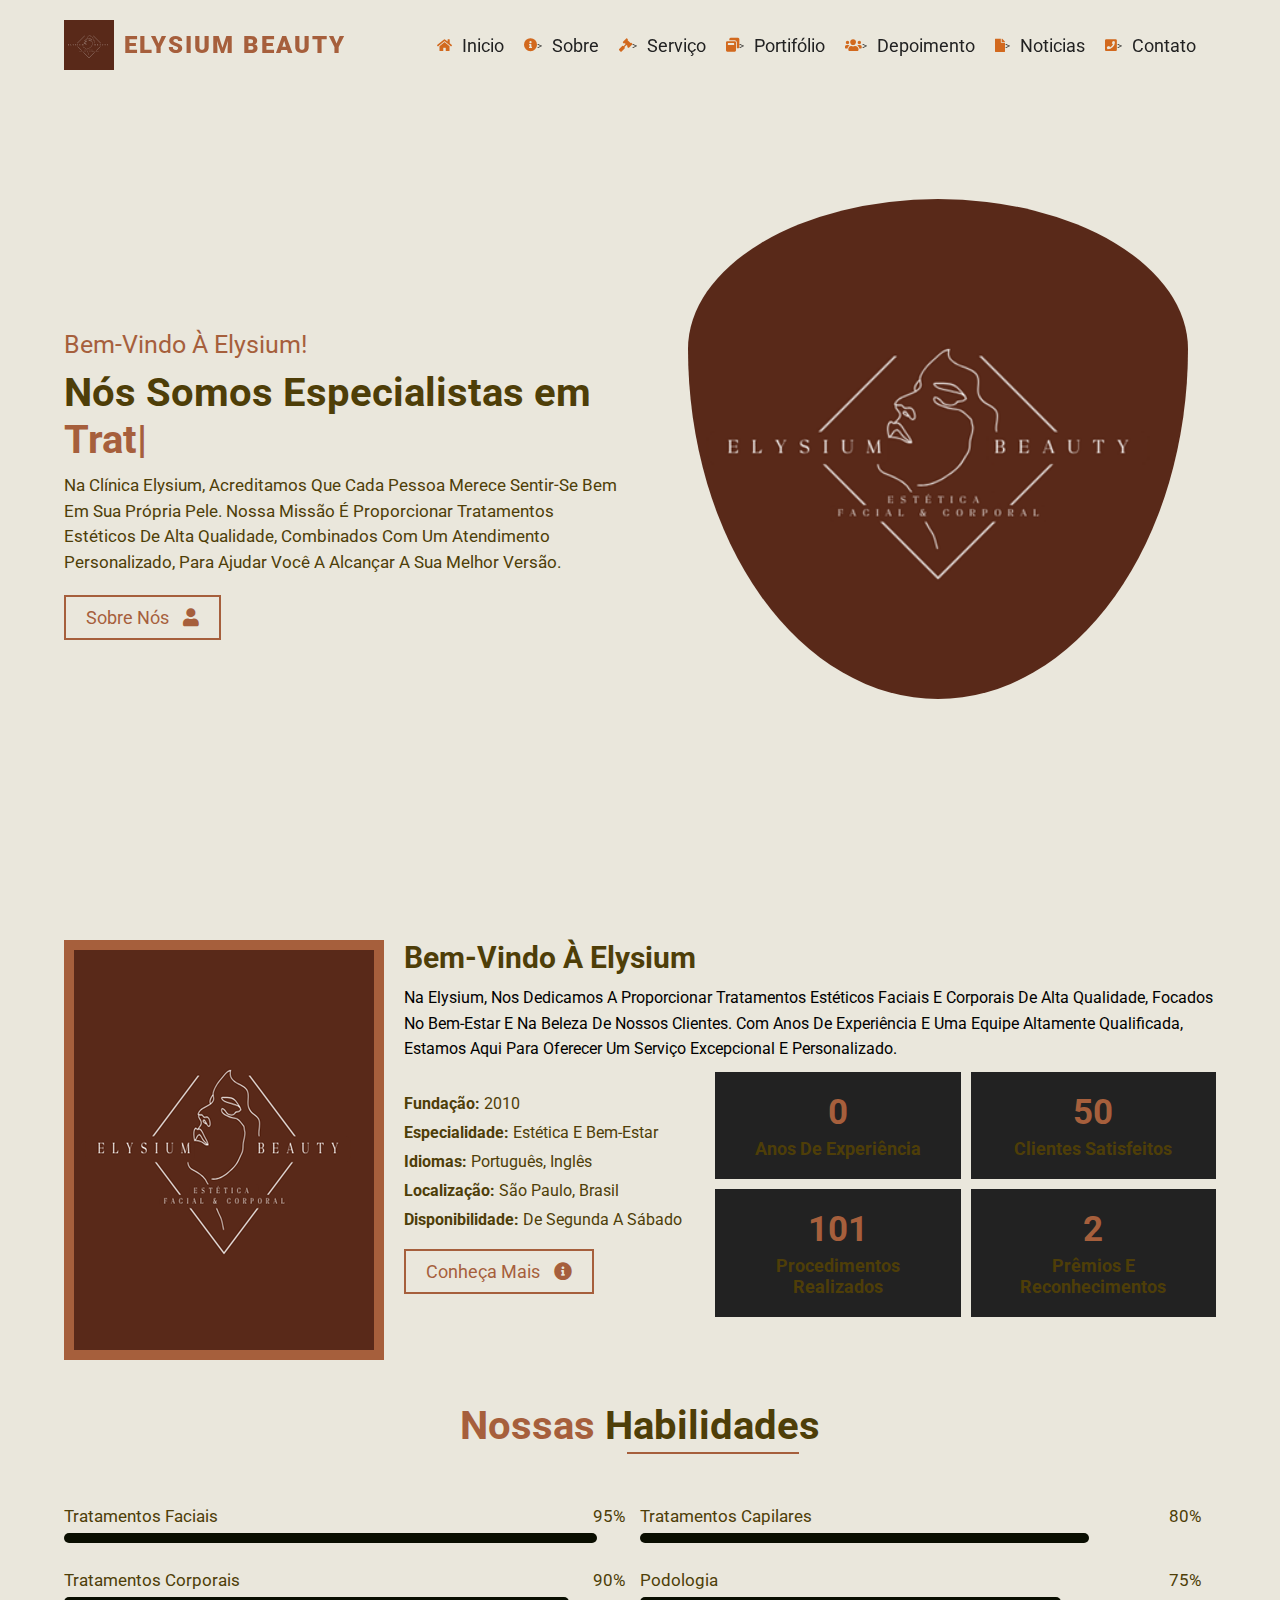
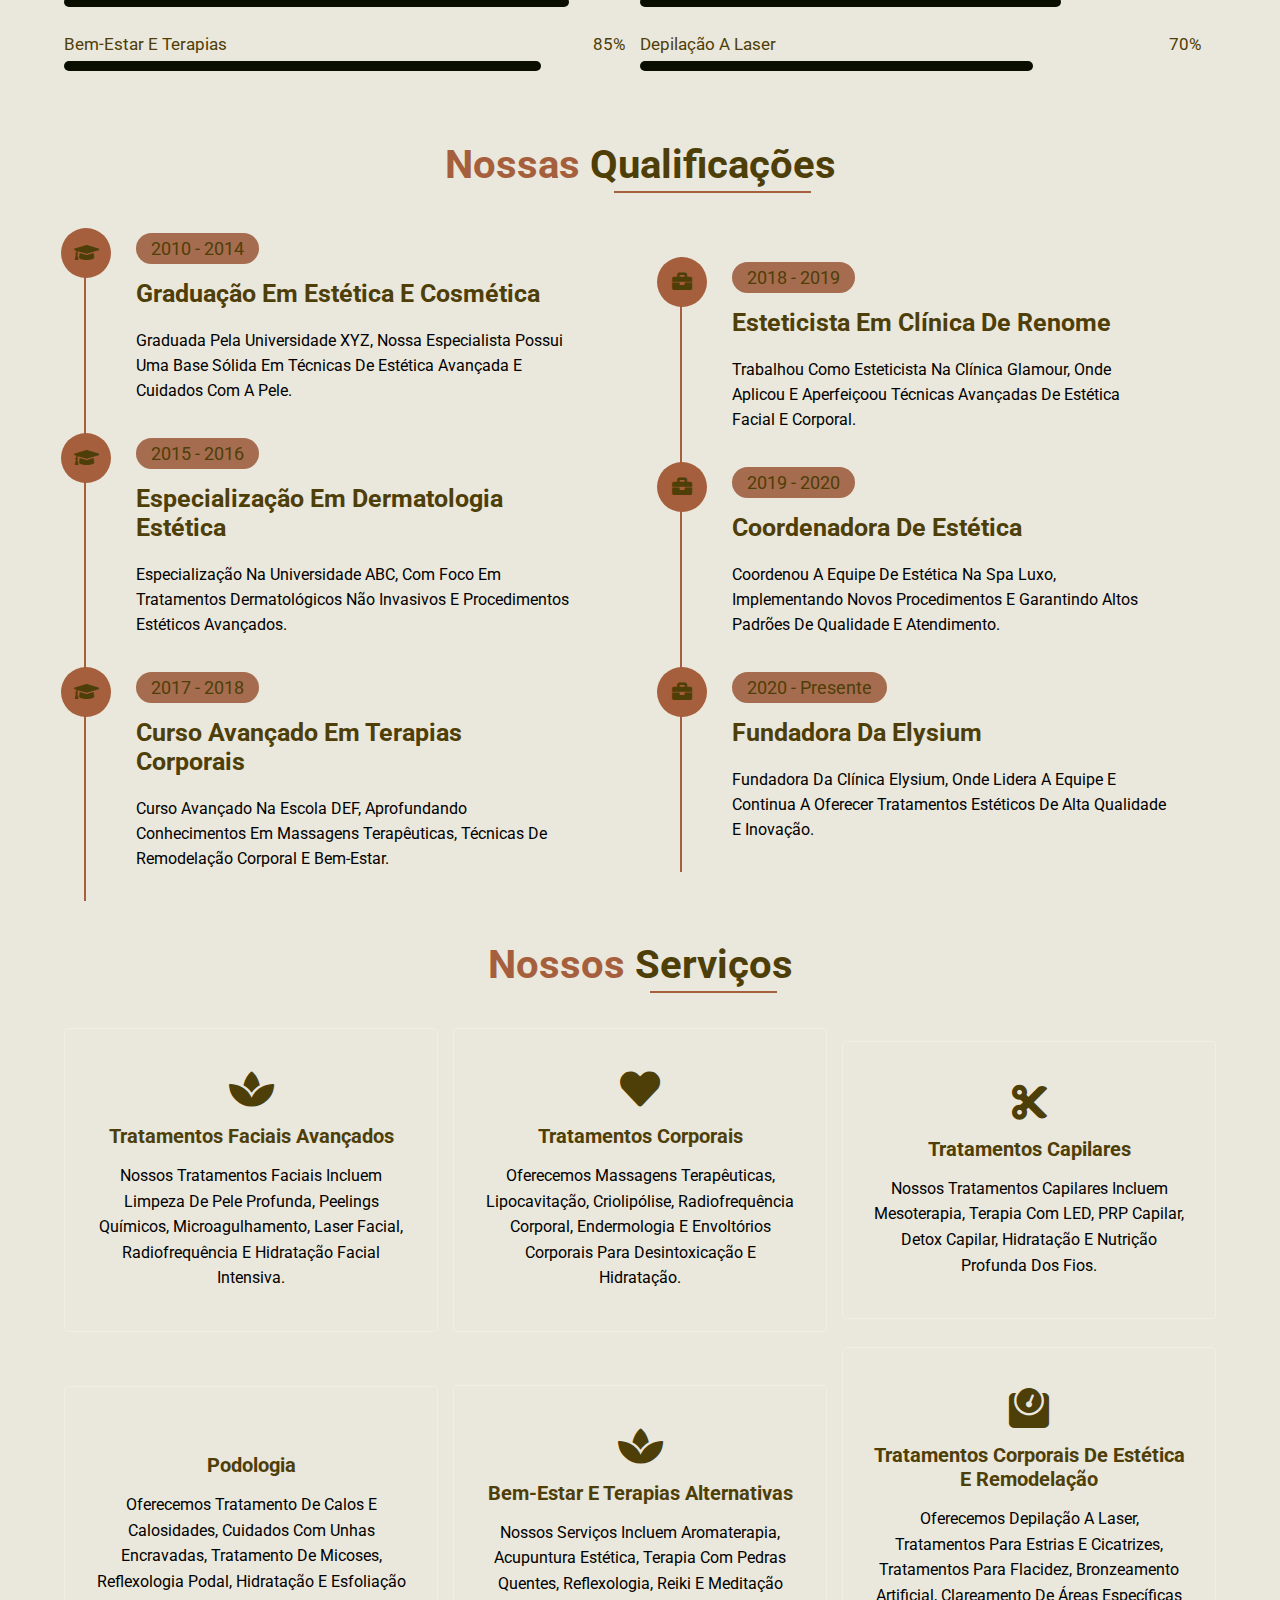
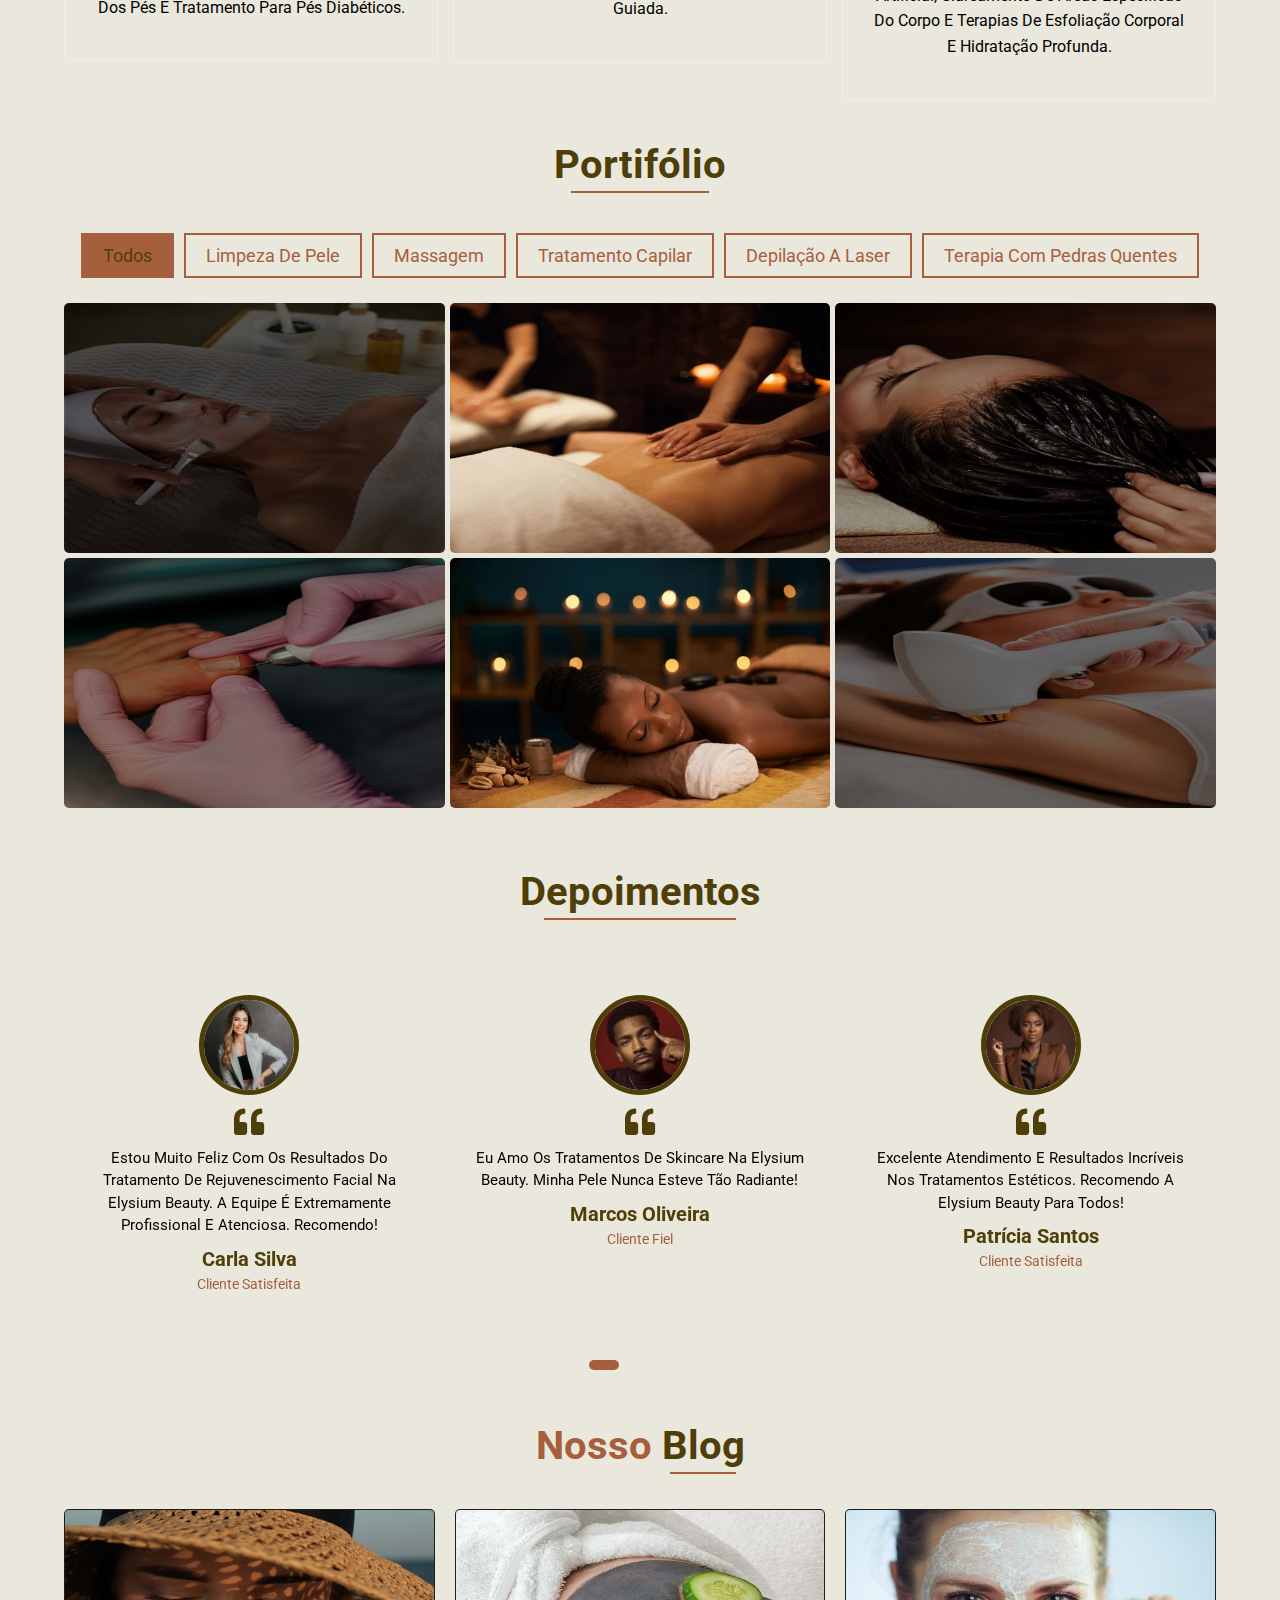
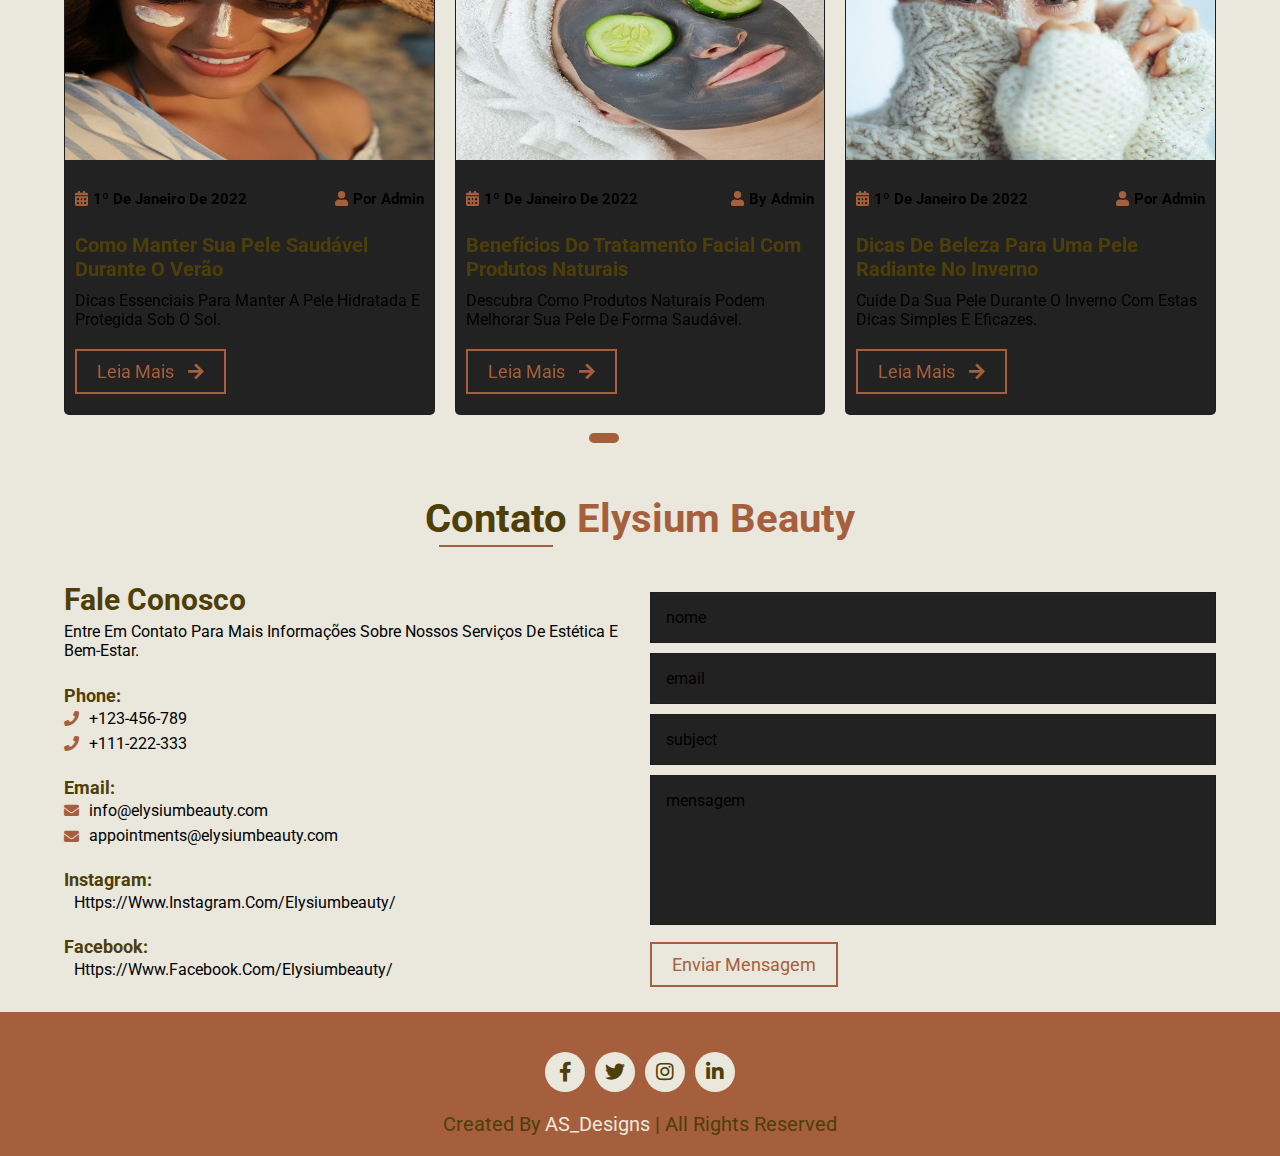
==== commit 88b4dbe4: "UP03" ====
--- a/HTML/index.html
+++ b/HTML/index.html
@@ -38,22 +38,48 @@
     <header class="header">
 
         <!-- Logo -->
-        <a class="logo" href="#home">
-            <h2> Elysium </h2> 
-            <!-- <img src="assets/images/logo.png" alt="logo" /> -->
+        <a class="logo" href="#home" style="display: flex; align-items: center; text-decoration: none;">
+            <img src="assets/images/Home/Elysium Beauty - Logo do topo.png" alt="About-Image" style="width: 50px; height: 50px; margin-right: 10px;">
+            <h2 style="margin: 0; font-size: 24px;">Elysium Beauty</h2>
         </a>
         <!-- Logo End -->
 
         <!-- Navbar -->
-        <nav class="navbar">
-            <a href="#home">Início</a>
-            <a href="#about">Sobre</a>
-            <a href="#service">Serviços</a>
-            <a href="#portfolio">Portifólio</a>
-            <a href="#testimonial">Depoimentos</a>
-            <a href="#blog">Notícias</a>
-            <a href="#contact">Contatos</a>
-        </nav>
+        <nav class="navbar" style="display: flex; justify-content: center; align-items: center; flex-wrap: wrap;">
+            <span style="display: flex; align-items: center; margin-right: 20px;">
+                <i class="fas fa-home fa-lg" aria-hidden="true" style="color: chocolate;"></i>
+                <a href="#home" style="margin-left: 10px;">Inicio</a>
+            </span>
+            
+            <span style="display: flex; align-items: center; margin-right: 20px;">
+                <i class="fas fa-info-circle fa-lg" aria-hidden="true" style="color: chocolate;"></i>></i>
+                <a href="#about" style="margin-left: 10px;">sobre</a>
+            </span>
+            
+            <span style="display: flex; align-items: center; margin-right: 20px;">
+                <i class="fas fa-gavel fa-lg" aria-hidden="true" style="color: chocolate;"></i>></i>
+                <a href="#service" style="margin-left: 10px;">Serviço</a>
+            </span>
+            
+            <span style="display: flex; align-items: center; margin-right: 20px;">
+                <i class="fas fa-window-restore fa-lg" aria-hidden="true" style="color: chocolate;"></i>></i>
+                <a href="#portfolio" style="margin-left: 10px;">Portifólio</a>
+            </span>
+            
+            <span style="display: flex; align-items: center; margin-right: 20px;">
+                <i class="fa fa-users fa-lg" aria-hidden="true" style="color: chocolate;"></i>></i>
+                <a href="#testimonial" style="margin-left: 10px;">Depoimento</a>
+            </span>
+            
+            <span style="display: flex; align-items: center; margin-right: 20px;">
+                <i class="fa fa-file fa-lg" aria-hidden="true" style="color: chocolate;"></i>></i>
+                <a href="#blog" style="margin-left: 10px;">Noticias</a>
+            </span>
+            
+            <span style="display: flex; align-items: center; margin-right: 20px;">
+                <i class="fa fa-phone-square fa-lg" aria-hidden="true" style="color: chocolate;"></i>></i>
+                <a href="#contact" style="margin-left: 10px;">Contato</a>
+            </span>
 
         <!-- Menubar -->
         <div class="fas fa-bars" id="menu-btn"></div>
@@ -80,7 +106,7 @@
             </div>
     
             <div class="image">
-                <img src="assets/images/Home/Elysium Logo.png" alt="Home-Image">
+                <img src="assets/images/Home/Elysium Beauty - Logo (2).png" alt="Home-Image">
             </div>
 
         </div>
@@ -97,7 +123,7 @@
         <div class="box-container">
 
             <div class="image">
-                <img src="assets/images/About/About-Image.png" alt="About-Image" />
+                <img src="assets/images/About/Elysium Beauty - Logo do Sobre (2).png" alt="About-Image" />
             </div>
     
             <div class="content">
@@ -343,7 +369,7 @@
     <section class="portfolio" id="portfolio">
 
         <div class="heading">
-            <h2><span>Portfólio</span></h2>
+            <h2><span>Portifólio</span></h2>
         </div>
 
         <div class="gallery">
@@ -432,7 +458,7 @@
             <div class="swiper-wrapper">
 
                 <div class="swiper-slide testi-item">
-                    <img src="assets/images/Testimonials/pic-1.png" alt="Testimonial-Pic" />
+                    <img src="assets/images/Testimonials/Perfil 1.jpg" alt="Testimonial-Pic" />
 
                     <i class="fas fa-quote-left"></i>
 
@@ -448,7 +474,7 @@
                 </div>
 
                 <div class="swiper-slide testi-item">
-                    <img src="assets/images/Testimonials/pic-2.png" alt="Testimonial-Pic" />
+                    <img src="assets/images/Testimonials/Perfil 2.jpg" alt="Testimonial-Pic" />
 
                     <i class="fas fa-quote-left"></i>
 
@@ -463,7 +489,7 @@
                 </div>
 
                 <div class="swiper-slide testi-item">
-                    <img src="assets/images/Testimonials/pic-3.png" alt="Testimonial-Pic" />
+                    <img src="assets/images/Testimonials/Perfil 3.jpg" alt="Testimonial-Pic" />
 
                     <i class="fas fa-quote-left"></i>
 
@@ -478,7 +504,7 @@
                 </div>
 
                 <div class="swiper-slide testi-item">
-                    <img src="assets/images/Testimonials/pic-4.png" alt="Testimonial-Pic" />
+                    <img src="assets/images/Testimonials/Perfil 4.jpg" alt="Testimonial-Pic" />
 
                     <i class="fas fa-quote-left"></i>
 
@@ -493,7 +519,7 @@
                 </div>
 
                 <div class="swiper-slide testi-item">
-                    <img src="assets/images/Testimonials/pic-5.png" alt="Testimonial-Pic" />
+                    <img src="assets/images/Testimonials/Perfil 5.jpg" alt="Testimonial-Pic" />
 
                     <i class="fas fa-quote-left"></i>
 
@@ -530,7 +556,7 @@
 
                 <div class="swiper-slide blog-item">
                     <div class="image">
-                        <img src="assets/images/Blogs/blog-1.png" alt="Blog-Image" />
+                        <img src="assets/images/Blogs/Cuidados com a pele no verão.jpg" alt="Blog-Image" />
                     </div>
                     <div class="content">
                         <div class="intro">
@@ -546,7 +572,7 @@
 
                 <div class="swiper-slide blog-item">
                     <div class="image">
-                        <img src="assets/images/Blogs/blog-2.png" alt="Blog-Image" />
+                        <img src="assets/images/Blogs/Cuidados da pele com produtos naturais.jpg" alt="Blog-Image" />
                     </div>
                     <div class="content">
                         <div class="intro">
@@ -562,7 +588,7 @@
 
                 <div class="swiper-slide blog-item">
                     <div class="image">
-                        <img src="assets/images/Blogs/blog-3.png" alt="Blog-Image" />
+                        <img src="assets/images/Blogs/Cuidados com a pele no inverno.jpg" alt="Blog-Image" />
                     </div>
                     <div class="content">
                         <div class="intro">
@@ -578,7 +604,7 @@
 
                 <div class="swiper-slide blog-item">
                     <div class="image">
-                        <img src="assets/images/Blogs/blog-4.png" alt="Blog-Image" />
+                        <img src="assets/images/Blogs/Cuidados com a pele madura.jpg" alt="Blog-Image" />
                     </div>
                     <div class="content">
                         <div class="intro">
@@ -594,7 +620,7 @@
 
                 <div class="swiper-slide blog-item">
                     <div class="image">
-                        <img src="assets/images/Blogs/blog-5.png" alt="Blog-Image" />
+                        <img src="assets/images/Blogs/Cuidados com a pele no dia a dia.jpg" alt="Blog-Image" />
                     </div>
                     <div class="content">
                         <div class="intro">
@@ -738,7 +764,7 @@
     <script>
         var typed = new Typed('.typing-text', {
 
-            strings: ['Web developer', 'web designer', 'photographer', 'graphic designer'],
+            strings: ['tratamentos Faciais ', 'tratamentos corporais', 'tratamentos capilares', 'podologia', 'bem-estar e terapias alternativas'],
             typeSpeed: 120,
             loop: true
         });
--- a/HTML/assets/css/main.css
+++ b/HTML/assets/css/main.css
@@ -23,10 +23,10 @@
 @import url('https://fonts.googleapis.com/css2?family=Roboto:wght@100;300;400;500;700;900&display=swap');
 
 :root{
-    --purple: #4B382A;
-    --black: #F5F5DC;
-    --white: #333333;
-    --grey: #0A0E01;
+    --purple: #A65F3C;
+    --black: #EAE7DC;
+    --white: #4e3e08;
+    --green: #0A0E01;
 }
 
 *{
@@ -177,7 +177,8 @@
 
 header.sticky{
     border-bottom: 0.1rem solid var(--grey);
-    background: rgba(0, 0, 0, 0.8);
+    background: rgba(255, 216, 168, 0.6)
+    ;
 }
 
 header .logo h2{
@@ -189,14 +190,15 @@
 }
 
 header .navbar a{
-    color: var(--white);
+    color: #222;
     font-size: 1.8rem;
     margin-left: 1rem;
 }
 
 header .navbar a:hover,
 header .navbar a.active{
-    color: var(--purple);
+    color: #8C2F39;
+    text-decoration: underline;
 }
 
 header #menu-btn{
@@ -255,8 +257,8 @@
 }
 
 .home .image img{
-    height: 40rem;
-    width: 40rem;
+    height: 50rem;
+    width: 50rem;
     border-radius: 50% 50% 50% 50% / 30% 30% 70% 70% ;
     object-fit:cover;
 }
@@ -559,7 +561,7 @@
 }
 
 .experience-item span{
-    background: #222;
+    background: #a56c4f;
     color: var(--white);
     padding: 0.5rem 1.5rem;
     font-size: 1.8rem;
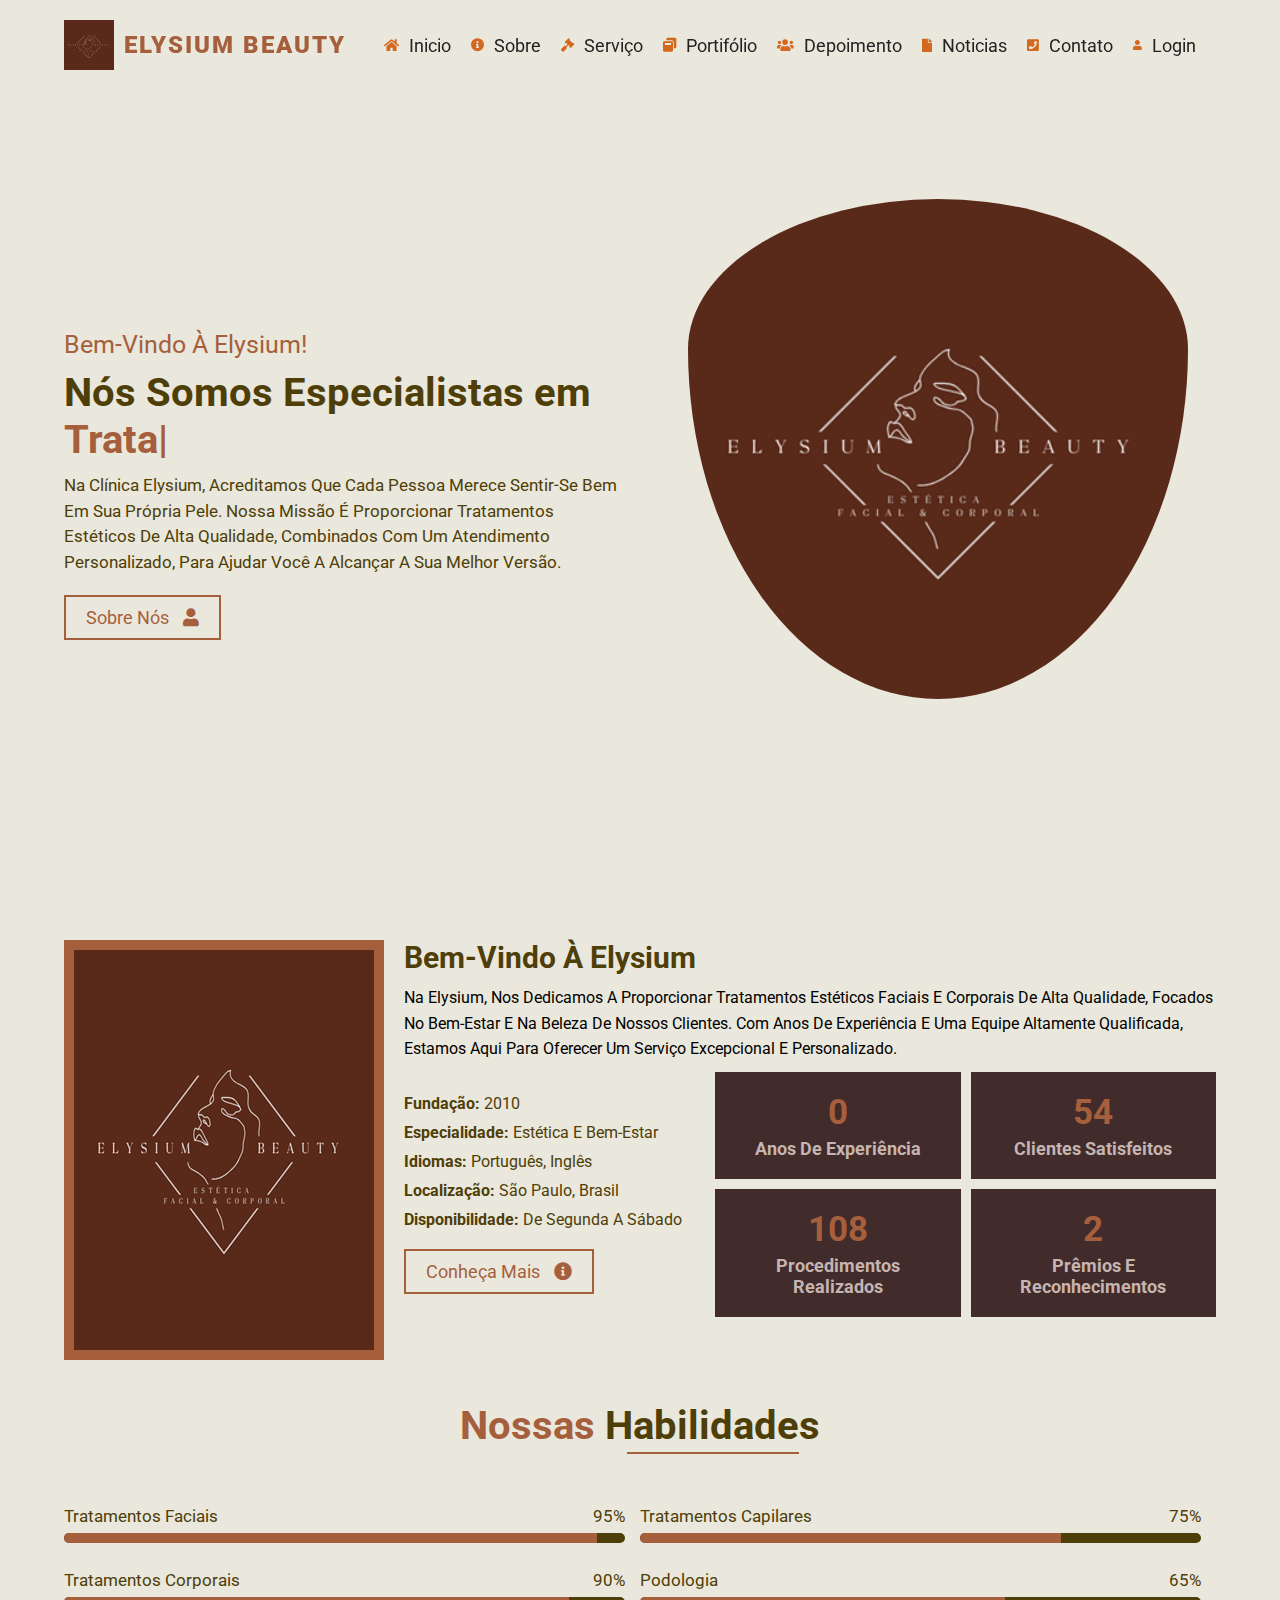
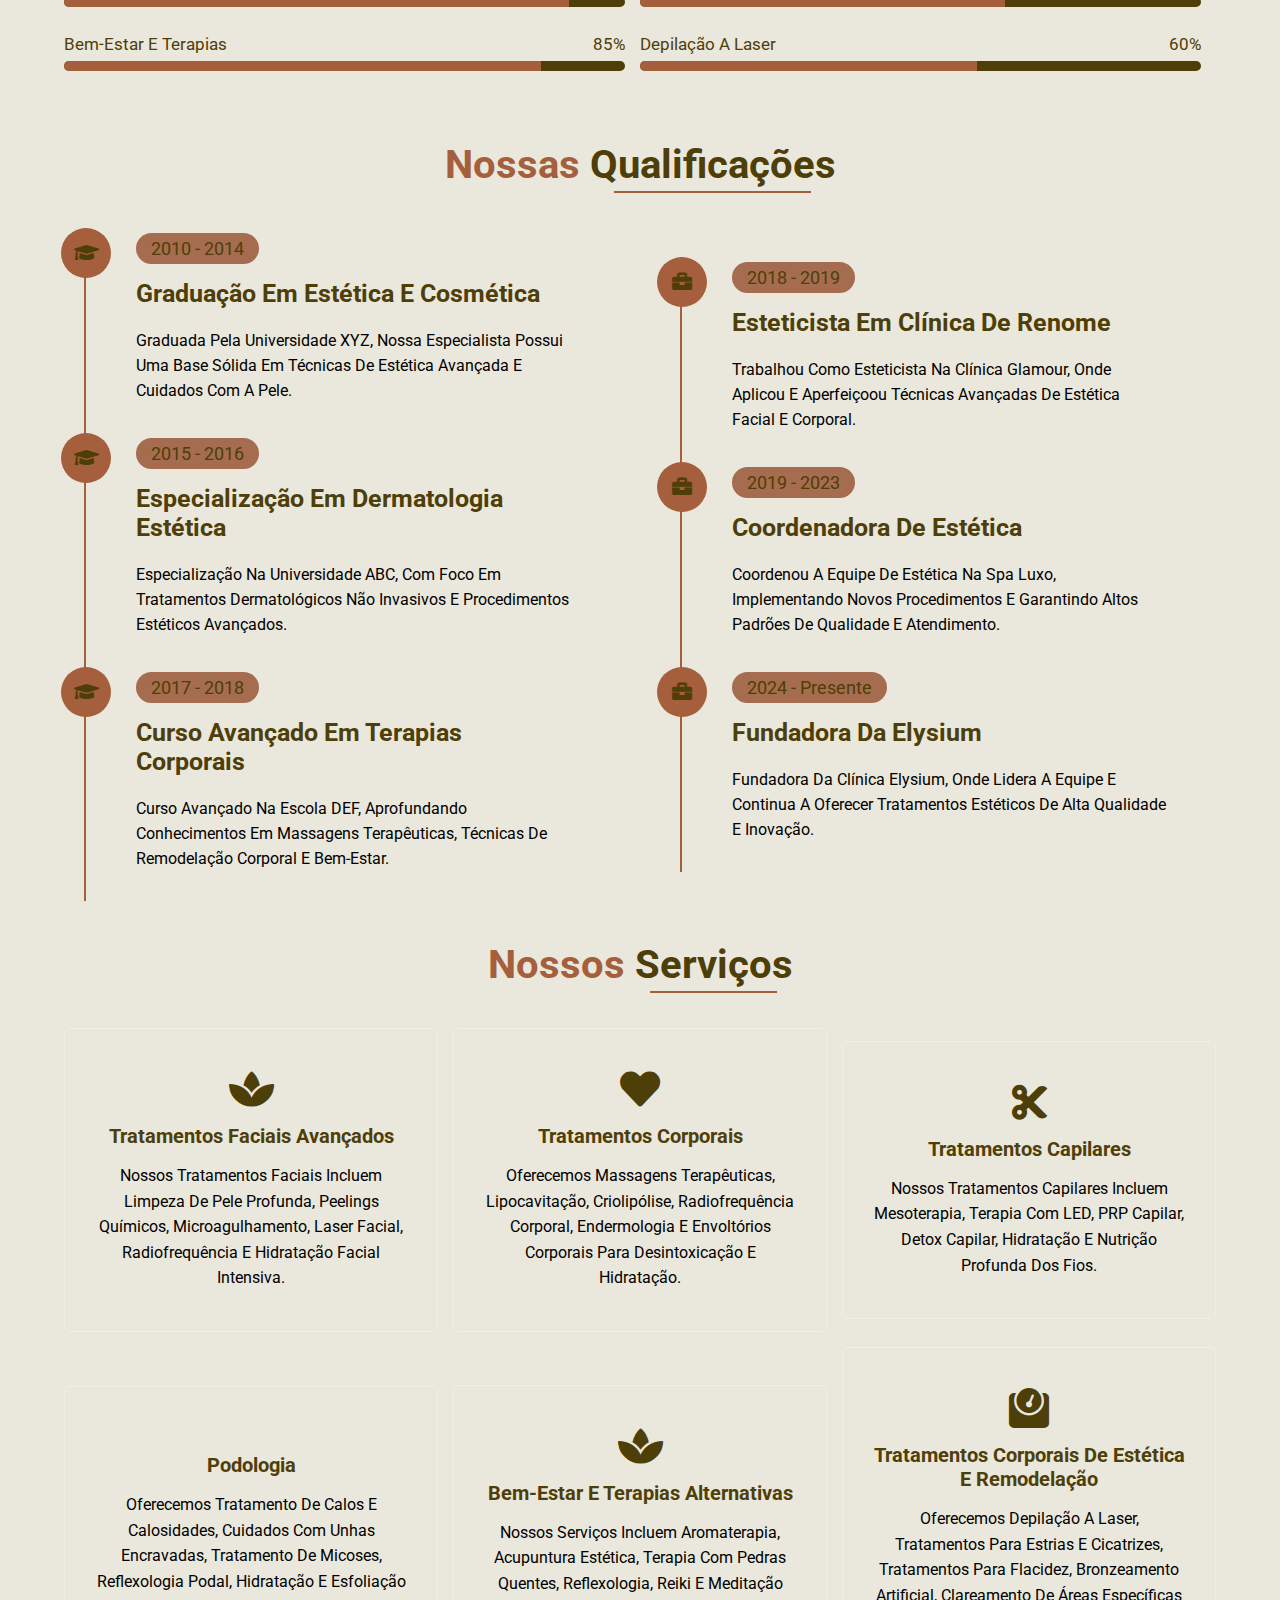
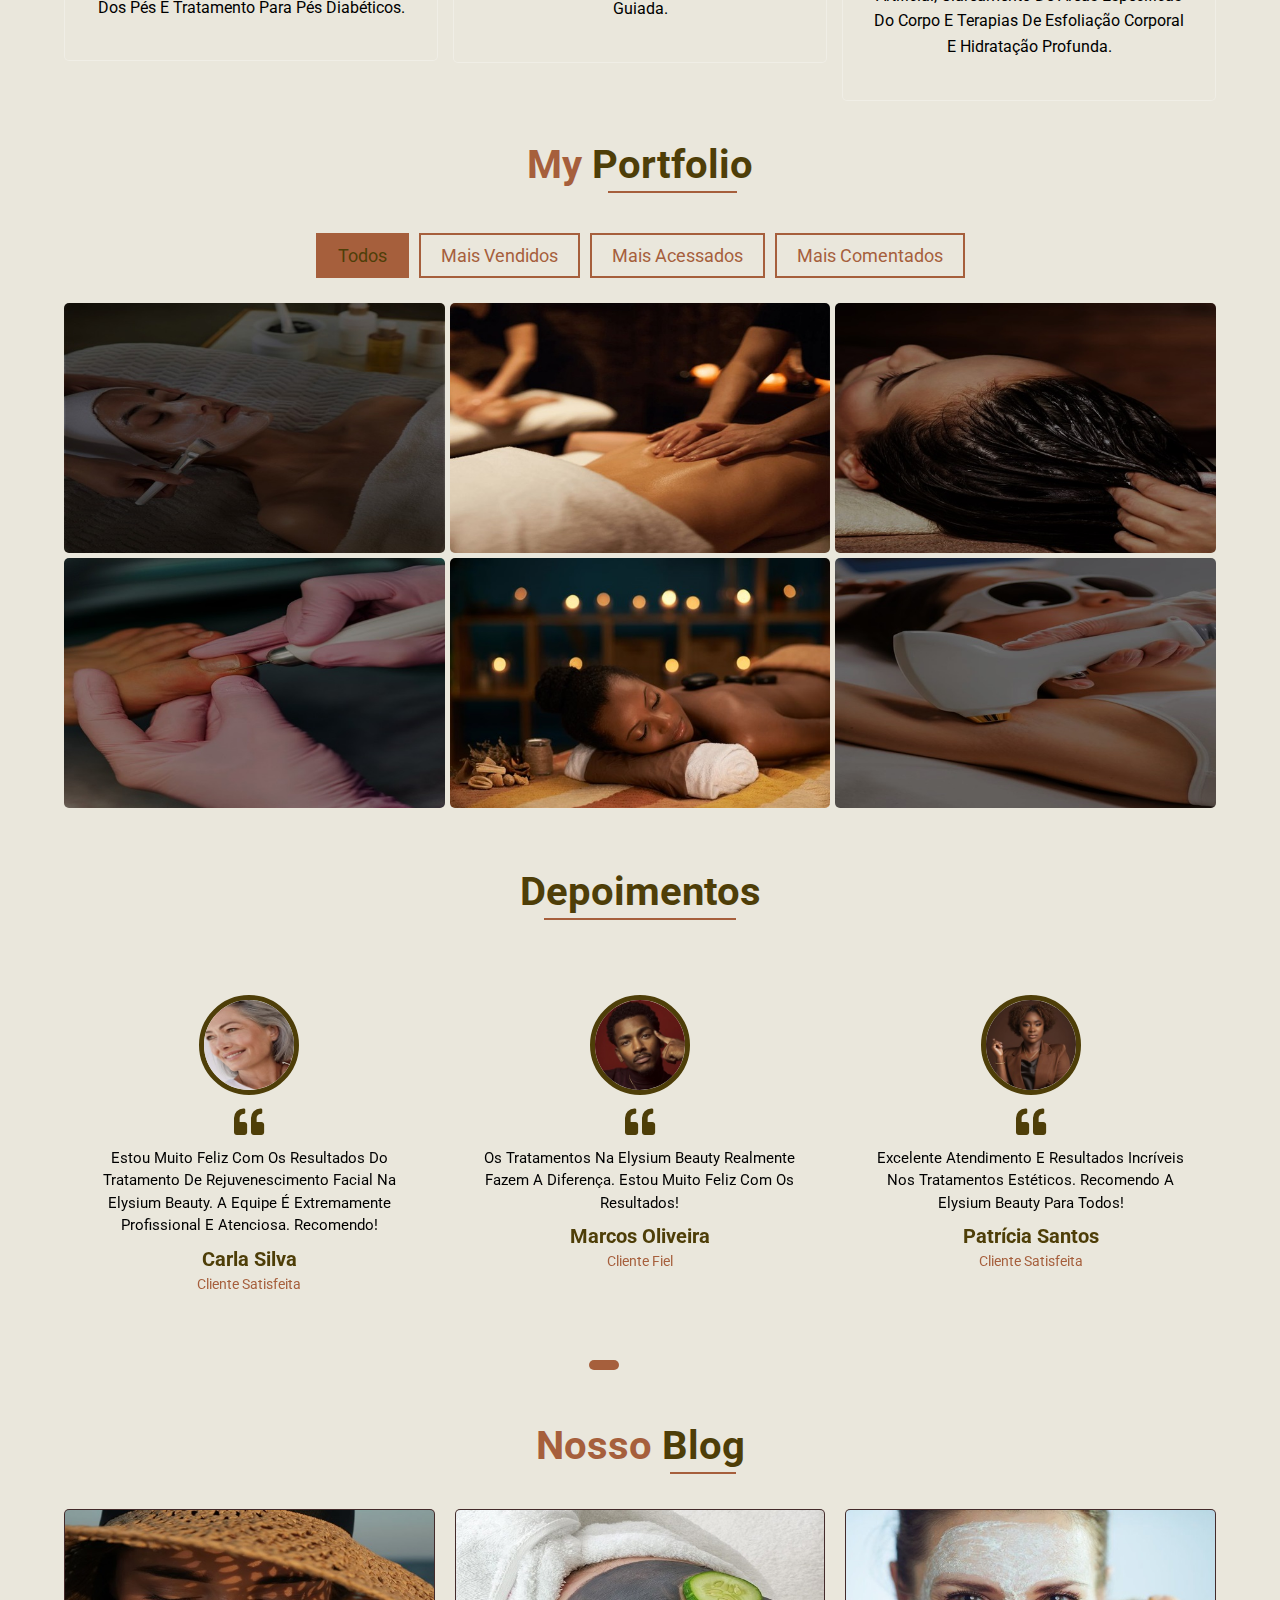
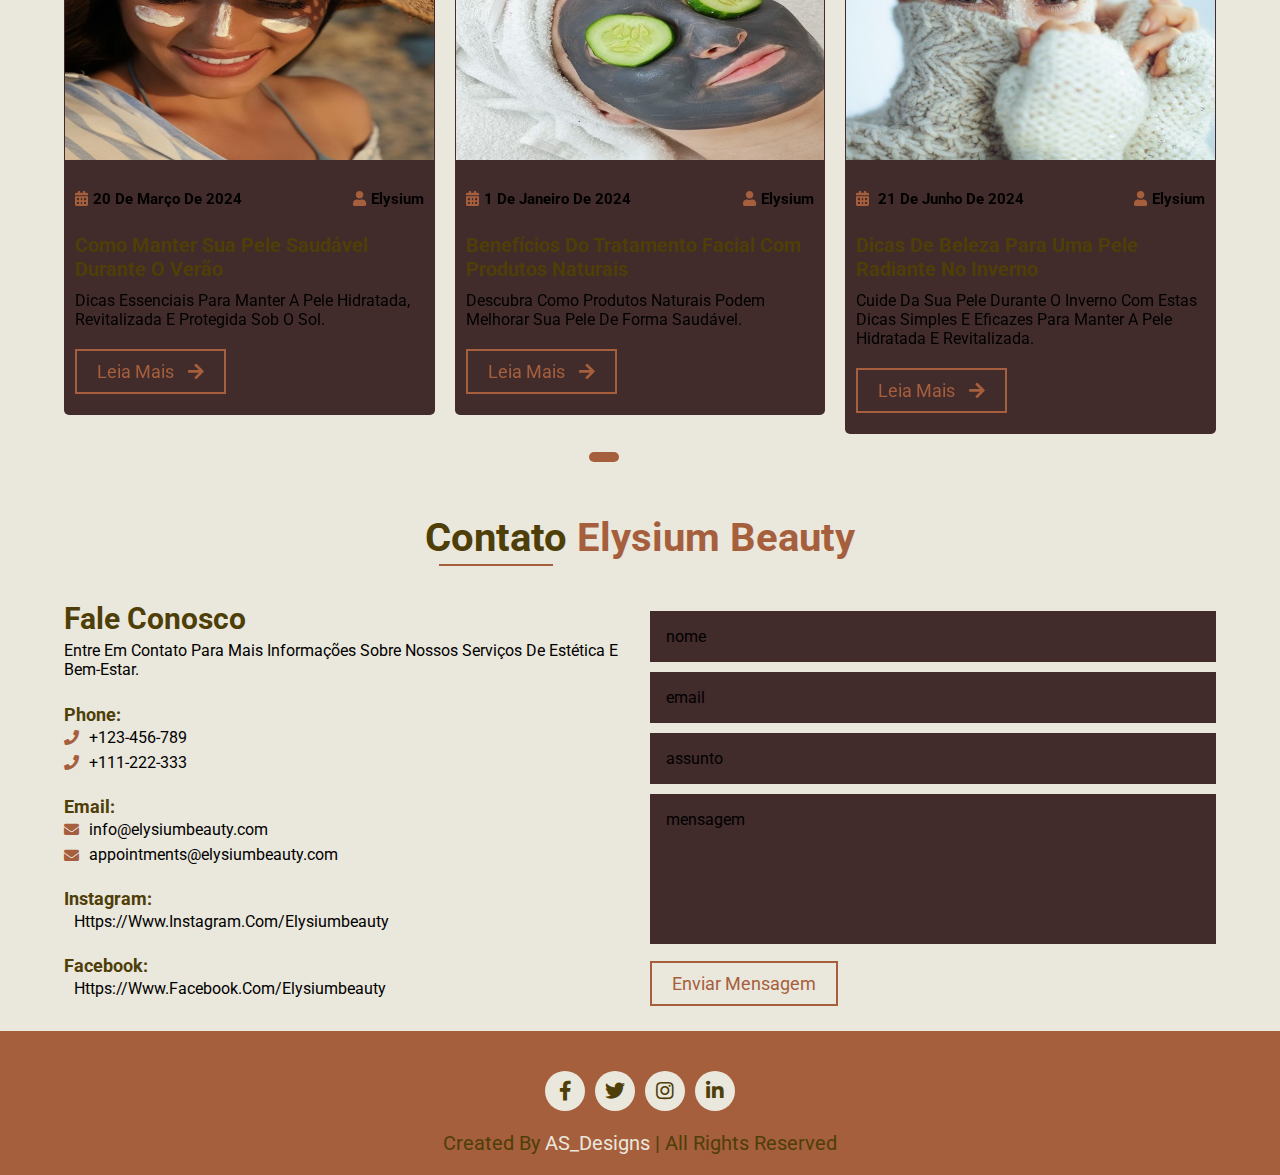
==== commit e6d2a2fc: "UP04" ====
--- a/HTML/index.html
+++ b/HTML/index.html
@@ -1,5 +1,6 @@
 <!DOCTYPE html>
 <html lang="en">
+
 <head>
 
     <meta charset="UTF-8">
@@ -9,6 +10,9 @@
     <!-- Title -->
     <title>Elora | Personal Portfolio</title>
 
+    <!-- Inclusão da biblioteca Font Awesome -->
+    <link rel="stylesheet" href="https://cdnjs.cloudflare.com/ajax/libs/font-awesome/5.15.4/css/all.min.css">
+
     <!-- Font-Awesome CSS -->
     <link rel="stylesheet" href="assets/vendors/font-awesome/css/all.min.css" />
 
@@ -19,10 +23,12 @@
     <link rel="stylesheet" href="assets/vendors/magnific-popup/magnific-popup.css" />
 
     <!-- Custom Stylesheets -->
-    <link rel="stylesheet"  href="assets/css/main.css" />
+    <link rel="stylesheet" href="assets/css/main.css" />
     <link rel="stylesheet" href="assets/css/responsive.css" />
 
+
 </head>
+
 <body>
 
 
@@ -32,14 +38,15 @@
     </a>
     <!-------------------- Scroll-Top Area (End) -------------------->
 
-        
+
 
     <!-------------------- Header Area (Start) -------------------->
     <header class="header">
 
         <!-- Logo -->
         <a class="logo" href="#home" style="display: flex; align-items: center; text-decoration: none;">
-            <img src="assets/images/Home/Elysium Beauty - Logo do topo.png" alt="About-Image" style="width: 50px; height: 50px; margin-right: 10px;">
+            <img src="assets/images/Home/Elysium Beauty - Logo do topo.png" alt="About-Image"
+                style="width: 50px; height: 50px; margin-right: 10px;">
             <h2 style="margin: 0; font-size: 24px;">Elysium Beauty</h2>
         </a>
         <!-- Logo End -->
@@ -50,43 +57,46 @@
                 <i class="fas fa-home fa-lg" aria-hidden="true" style="color: chocolate;"></i>
                 <a href="#home" style="margin-left: 10px;">Inicio</a>
             </span>
-            
+
             <span style="display: flex; align-items: center; margin-right: 20px;">
-                <i class="fas fa-info-circle fa-lg" aria-hidden="true" style="color: chocolate;"></i>></i>
+                <i class="fas fa-info-circle fa-lg" aria-hidden="true" style="color: chocolate;"></i></i>
                 <a href="#about" style="margin-left: 10px;">sobre</a>
             </span>
-            
+
             <span style="display: flex; align-items: center; margin-right: 20px;">
-                <i class="fas fa-gavel fa-lg" aria-hidden="true" style="color: chocolate;"></i>></i>
+                <i class="fas fa-gavel fa-lg" aria-hidden="true" style="color: chocolate;"></i></i>
                 <a href="#service" style="margin-left: 10px;">Serviço</a>
             </span>
-            
+
             <span style="display: flex; align-items: center; margin-right: 20px;">
-                <i class="fas fa-window-restore fa-lg" aria-hidden="true" style="color: chocolate;"></i>></i>
+                <i class="fas fa-window-restore fa-lg" aria-hidden="true" style="color: chocolate;"></i></i>
                 <a href="#portfolio" style="margin-left: 10px;">Portifólio</a>
             </span>
-            
+
             <span style="display: flex; align-items: center; margin-right: 20px;">
-                <i class="fa fa-users fa-lg" aria-hidden="true" style="color: chocolate;"></i>></i>
+                <i class="fa fa-users fa-lg" aria-hidden="true" style="color: chocolate;"></i></i>
                 <a href="#testimonial" style="margin-left: 10px;">Depoimento</a>
             </span>
-            
+
             <span style="display: flex; align-items: center; margin-right: 20px;">
-                <i class="fa fa-file fa-lg" aria-hidden="true" style="color: chocolate;"></i>></i>
+                <i class="fa fa-file fa-lg" aria-hidden="true" style="color: chocolate;"></i></i>
                 <a href="#blog" style="margin-left: 10px;">Noticias</a>
             </span>
-            
+
             <span style="display: flex; align-items: center; margin-right: 20px;">
-                <i class="fa fa-phone-square fa-lg" aria-hidden="true" style="color: chocolate;"></i>></i>
+                <i class="fa fa-phone-square fa-lg" aria-hidden="true" style="color: chocolate;"></i></i>
                 <a href="#contact" style="margin-left: 10px;">Contato</a>
             </span>
-
-        <!-- Menubar -->
-        <div class="fas fa-bars" id="menu-btn"></div>
-        
+            <span style="display: flex; align-items: center; margin-right: 20px;">
+                <i class="fa fa-user" aria-hidden="true" style="color: chocolate;"></i>
+                <a href="Login.html" style="margin-left: 10px;">Login</a>
+            </span>
+            <!-- Menubar -->
+            <div class="fas fa-bars" id="menu-btn"></div>
+
     </header>
     <!-------------------- Header Area (End) -------------------->
- 
+
 
 
     <!-------------------- Home Area (Start) -------------------->
@@ -98,13 +108,14 @@
                 <div class="text">
                     <h2>Bem-vindo à Elysium!</h2>
                     <h1>Nós Somos Especialistas em <span class="typing-text"></span></h1>
-                    <p>Na Clínica Elysium, acreditamos que cada pessoa merece sentir-se bem em sua própria pele. 
-                    Nossa missão é proporcionar tratamentos estéticos de alta qualidade, 
-                    combinados com um atendimento personalizado, para ajudar você a alcançar a sua melhor versão.</p>
+                    <p>Na Clínica Elysium, acreditamos que cada pessoa merece sentir-se bem em sua própria pele.
+                        Nossa missão é proporcionar tratamentos estéticos de alta qualidade,
+                        combinados com um atendimento personalizado, para ajudar você a alcançar a sua melhor versão.
+                    </p>
                     <a href="#about" class="btn">Sobre Nós <i class="fas fa-user"></i></a>
                 </div>
             </div>
-    
+
             <div class="image">
                 <img src="assets/images/Home/Elysium Beauty - Logo (2).png" alt="Home-Image">
             </div>
@@ -125,15 +136,16 @@
             <div class="image">
                 <img src="assets/images/About/Elysium Beauty - Logo do Sobre (2).png" alt="About-Image" />
             </div>
-    
+
             <div class="content">
 
                 <h2>Bem-vindo à Elysium</h2>
-            <p>Na Elysium, nos dedicamos a proporcionar tratamentos estéticos faciais e corporais de alta qualidade,
-               focados no bem-estar e na beleza de nossos clientes. Com anos de experiência e uma equipe altamente qualificada,
-               estamos aqui para oferecer um serviço excepcional e personalizado.</p>
-
-   
+                <p>Na Elysium, nos dedicamos a proporcionar tratamentos estéticos faciais e corporais de alta qualidade,
+                    focados no bem-estar e na beleza de nossos clientes. Com anos de experiência e uma equipe altamente
+                    qualificada,
+                    estamos aqui para oferecer um serviço excepcional e personalizado.</p>
+
+
                 <div class="about-info">
 
                     <div class="info">
@@ -151,28 +163,28 @@
                             <h1 class="count" data-count="14">14+</h1>
                             <h3>Anos de Experiência</h3>
                         </div>
-                        
+
                         <div class="box">
                             <h1 class="count" data-count="1000">1000+</h1>
                             <h3>Clientes Satisfeitos</h3>
                         </div>
-            
+
                         <div class="box">
                             <h1 class="count" data-count="2000">2000+</h1>
                             <h3>Procedimentos Realizados</h3>
                         </div>
-                                    
+
                         <div class="box">
                             <h1 class="count" data-count="50">50+</h1>
                             <h3>Prêmios e Reconhecimentos</h3>
                         </div>
-                    
-                    </div>
-
-                </div>
-                
-            </div>
-            
+
+                    </div>
+
+                </div>
+
+            </div>
+
         </div>
 
         <div class="skill-container">
@@ -180,47 +192,46 @@
             <div class="heading">
                 <h2>Nossas <span>Habilidades</span></h2>
             </div>
-    
+
             <div class="skills">
                 <div class="skill-item item1">
                     <div class="box">
-                        <h3>Tratamentos Faciais<span> 95% </span></h3>
-                        <div class="progress-bar" style="width: 95%; background-color: #0A0E01;"></div>
+                        <h3>Tratamentos Faciais<span> 95% </span> </h3>
+                        <div class="progress-bar"> <span></span> </div>
                     </div>
                     <div class="box">
-                        <h3>Tratamentos Corporais<span> 90% </span></h3>
-                        <div class="progress-bar" style="width: 90%; background-color: #0A0E01;"></div>
+                        <h3>Tratamentos Corporais<span> 90% </span> </h3>
+                        <div class="progress-bar"> <span></span> </div>
                     </div>
                     <div class="box">
-                        <h3>Bem-Estar e Terapias<span> 85% </span></h3>
-                        <div class="progress-bar" style="width: 85%; background-color: #0A0E01;"></div>
-                    </div>
-                </div>
-    
+                        <h3>Bem-Estar e Terapias<span> 85% </span> </h3>
+                        <div class="progress-bar"> <span></span> </div>
+                    </div>
+                </div>
+
                 <div class="skill-item item2">
                     <div class="box">
-                        <h3>Tratamentos Capilares<span> 80% </span></h3>
-                        <div class="progress-bar" style="width: 80%; background-color: #0A0E01;"></div>
+                        <h3>Tratamentos Capilares<span> 75% </span> </h3>
+                        <div class="progress-bar"> <span></span> </div>
                     </div>
                     <div class="box">
-                        <h3>Podologia<span> 75% </span></h3>
-                        <div class="progress-bar" style="width: 75%; background-color: #0A0E01;"></div>
+                        <h3>Podologia<span> 65% </span> </h3>
+                        <div class="progress-bar"> <span></span> </div>
                     </div>
                     <div class="box">
-                        <h3>Depilação a Laser<span> 70% </span></h3>
-                        <div class="progress-bar" style="width: 70%; background-color: #0A0E01;"></div>
-                    </div>
-                </div>
-    
-            </div>
-    
-    
+                        <h3>Depilação a Laser<span> 60% </span> </h3>
+                        <div class="progress-bar"> <span></span> </div>
+                    </div>
+                </div>
+
+            </div>
+
         </div>
 
     </section>
     <!-------------------- About Area (End) -------------------->
 
-    
+
 
     <!-------------------- Qualification Area (Start) -------------------->
     <section class="qualification">
@@ -237,29 +248,29 @@
                     <i class="fas fa-graduation-cap"></i>
                     <div class="content">
                         <span>2010 - 2014</span>
-                    <h3>Graduação em Estética e Cosmética</h3>
-                    <p>Graduada pela Universidade XYZ, nossa especialista possui uma base sólida 
-                      em técnicas de estética avançada e cuidados com a pele.</p>
-                    </div>
-                </div>
-    
+                        <h3>Graduação em Estética e Cosmética</h3>
+                        <p>Graduada pela Universidade XYZ, nossa especialista possui uma base sólida
+                            em técnicas de estética avançada e cuidados com a pele.</p>
+                    </div>
+                </div>
+
                 <div class="experience-item">
                     <i class="fas fa-graduation-cap"></i>
                     <div class="content">
                         <span>2015 - 2016</span>
                         <h3>Especialização em Dermatologia Estética</h3>
-                        <p>Especialização na Universidade ABC, com foco em tratamentos dermatológicos 
-                          não invasivos e procedimentos estéticos avançados.</p>
-                    </div>
-                </div>
-        
+                        <p>Especialização na Universidade ABC, com foco em tratamentos dermatológicos
+                            não invasivos e procedimentos estéticos avançados.</p>
+                    </div>
+                </div>
+
                 <div class="experience-item">
                     <i class="fas fa-graduation-cap"></i>
                     <div class="content">
                         <span>2017 - 2018</span>
                         <h3>Curso Avançado em Terapias Corporais</h3>
                         <p>Curso avançado na Escola DEF, aprofundando conhecimentos em massagens terapêuticas,
-                           técnicas de remodelação corporal e bem-estar.</p>
+                            técnicas de remodelação corporal e bem-estar.</p>
                     </div>
                 </div>
 
@@ -273,30 +284,31 @@
                         <span>2018 - 2019</span>
                         <h3>Esteticista em Clínica de Renome</h3>
                         <p>Trabalhou como esteticista na Clínica Glamour, onde aplicou e aperfeiçoou técnicas
-                           avançadas de estética facial e corporal.</p>
-    
-                    </div>
-                </div>
-    
+                            avançadas de estética facial e corporal.</p>
+
+                    </div>
+                </div>
+
                 <div class="experience-item">
                     <i class="fas fa-briefcase"></i>
                     <div class="content">
-                        <span>2019 - 2020</span>
+                        <span>2019 - 2023</span>
                         <h3>Coordenadora de Estética</h3>
-                        <p>Coordenou a equipe de estética na Spa Luxo, implementando novos procedimentos 
-                           e garantindo altos padrões de qualidade e atendimento.</p>
-                    </div>
-                </div>
-    
+                        <p>Coordenou a equipe de estética na Spa Luxo, implementando novos procedimentos
+                            e garantindo altos padrões de qualidade e atendimento.</p>
+                    </div>
+                </div>
+
                 <div class="experience-item">
                     <i class="fas fa-briefcase"></i>
                     <div class="content">
-                        <span>2020 - Presente</span>
-                    <h3>Fundadora da Elysium</h3>
-                    <p>Fundadora da Clínica Elysium, onde lidera a equipe e continua a oferecer tratamentos estéticos de alta qualidade e inovação.</p>
-                    </div>
-                </div>
-    
+                        <span>2024 - Presente</span>
+                        <h3>Fundadora da Elysium</h3>
+                        <p>Fundadora da Clínica Elysium, onde lidera a equipe e continua a oferecer tratamentos
+                            estéticos de alta qualidade e inovação.</p>
+                    </div>
+                </div>
+
             </div>
 
         </div>
@@ -318,44 +330,46 @@
             <div class="service-item">
                 <i class="fas fa-spa"></i>
                 <h3>Tratamentos Faciais Avançados</h3>
-                <p>Nossos tratamentos faciais incluem limpeza de pele profunda, peelings químicos, 
-                   microagulhamento, laser facial, radiofrequência e hidratação facial intensiva.
+                <p>Nossos tratamentos faciais incluem limpeza de pele profunda, peelings químicos,
+                    microagulhamento, laser facial, radiofrequência e hidratação facial intensiva.
                 </p>
             </div>
 
             <div class="service-item">
                 <i class="fas fa-heart"></i>
                 <h3>Tratamentos Corporais</h3>
-                <p>Oferecemos massagens terapêuticas, lipocavitação, criolipólise, radiofrequência corporal, 
-                   endermologia e envoltórios corporais para desintoxicação e hidratação.</p>
+                <p>Oferecemos massagens terapêuticas, lipocavitação, criolipólise, radiofrequência corporal,
+                    endermologia e envoltórios corporais para desintoxicação e hidratação.</p>
             </div>
 
             <div class="service-item">
                 <i class="fas fa-cut"></i>
                 <h3>Tratamentos Capilares</h3>
-                <p>Nossos tratamentos capilares incluem mesoterapia, terapia com LED, PRP capilar, 
-                   detox capilar, hidratação e nutrição profunda dos fios.</p>
+                <p>Nossos tratamentos capilares incluem mesoterapia, terapia com LED, PRP capilar,
+                    detox capilar, hidratação e nutrição profunda dos fios.</p>
             </div>
 
             <div class="service-item">
-                <i class="fas fa-footprints"></i>
+                <i class="fas fa-foot" ss></i>
                 <h3>Podologia</h3>
-                <p>Oferecemos tratamento de calos e calosidades, cuidados com unhas encravadas, 
-                tratamento de micoses, reflexologia podal, hidratação e esfoliação dos pés e tratamento para pés diabéticos.</p>
+                <p>Oferecemos tratamento de calos e calosidades, cuidados com unhas encravadas,
+                    tratamento de micoses, reflexologia podal, hidratação e esfoliação dos pés e tratamento para pés
+                    diabéticos.</p>
             </div>
 
             <div class="service-item">
                 <i class="fas fa-spa"></i>
                 <h3>Bem-Estar e Terapias Alternativas</h3>
                 <p>Nossos serviços incluem aromaterapia, acupuntura estética, terapia com pedras quentes,
-                   reflexologia, reiki e meditação guiada.</p>
+                    reflexologia, reiki e meditação guiada.</p>
             </div>
 
             <div class="service-item">
                 <i class="fas fa-weight"></i>
                 <h3>Tratamentos Corporais de Estética e Remodelação</h3>
                 <p>Oferecemos depilação a laser, tratamentos para estrias e cicatrizes, tratamentos para flacidez,
-                 bronzeamento artificial, clareamento de áreas específicas do corpo e terapias de esfoliação corporal e hidratação profunda.</p>
+                    bronzeamento artificial, clareamento de áreas específicas do corpo
+                    e terapias de esfoliação corporal e hidratação profunda.</p>
             </div>
 
         </div>
@@ -369,79 +383,84 @@
     <section class="portfolio" id="portfolio">
 
         <div class="heading">
-            <h2><span>Portifólio</span></h2>
+            <h2>my <span>portfolio</span></h2>
         </div>
 
         <div class="gallery">
 
             <ul class="controls">
-            <li class="button btn active" data-filter="all">todos</li>
-            <li class="button btn" data-filter="pele">limpeza de pele</li>
-            <li class="button btn" data-filter="massagem">massagem</li>
-            <li class="button btn" data-filter="capilar">tratamento capilar</li>
-            <li class="button btn" data-filter="depilacao">depilação a laser</li>
-            <li class="button btn" data-filter="pedras">terapia com pedras quentes</li>
+                <li class="button btn active" data-filter="all">Todos</li>
+                <li class="button btn" data-filter="web">Mais Vendidos</li>
+                <li class="button btn" data-filter="design">Mais acessados</li>
+                <li class="button btn" data-filter="photography">Mais comentados</li>
             </ul>
-    
+
             <div class="box-container">
-    
+
                 <div class="portfolio-item image web">
                     <img src="assets/images/Portfolio/Portifólio1_Limpeza_de_Pele.jpg" alt="Portfolio-Image" />
                     <div class="content">
-                        <h4>limpeza de pele</h4>
-                        <p>categoria</p>
-                        <a data-effect="mfp-newspaper" href="assets/images/Portfolio/Portifólio1_Limpeza_de_Pele.jpg" class="view-btn"><i class="fas fa-search-plus"></i></a>
-                    </div>
-                </div>
-    
+                        <h4>web development</h4>
+                        <p>category</p>
+                        <a data-effect="mfp-newspaper" href="assets/images/Portfolio/Portifólio1_Limpeza_de_Pele.jpg"
+                            class="view-btn"><i class="fas fa-search-plus"></i></a>
+                    </div>
+                </div>
+
                 <div class="portfolio-item image web">
                     <img src="assets/images/Portfolio/Portifólio2_Massagem.jpg" alt="Portfolio-Image" />
                     <div class="content">
-                        <h4>massagem</h4>
-                        <p>categoria</p>
-                        <a data-effect="mfp-newspaper" href="assets/images/Portfolio/Portifólio2_Massagem.jpg" class="view-btn"><i class="fas fa-search-plus"></i></a>
-                    </div>
-                </div>
-    
+                        <h4>web development</h4>
+                        <p>category</p>
+                        <a data-effect="mfp-newspaper" href="assets/images/Portfolio/Portifólio2_Massagem.jpg"
+                            class="view-btn"><i class="fas fa-search-plus"></i></a>
+                    </div>
+                </div>
+
                 <div class="portfolio-item image design">
                     <img src="assets/images/Portfolio/Portifólio3_Tratamento_Capilar.jpg" alt="Portfolio-Image" />
                     <div class="content">
-                        <h4>tratamento capilar</h4>
-                        <p>categoria</p>
-                        <a data-effect="mfp-newspaper" href="assets/images/Portfolio/Portifólio3_Tratamento_Capilar.jpg" class="view-btn"><i class="fas fa-search-plus"></i></a>
-                    </div>
-                </div>
-    
+                        <h4>graphic design</h4>
+                        <p>category</p>
+                        <a data-effect="mfp-newspaper" href="assets/images/Portfolio/Portifólio3_Tratamento_Capilar.jpg"
+                            class="view-btn"><i class="fas fa-search-plus"></i></a>
+                    </div>
+                </div>
+
                 <div class="portfolio-item image design">
                     <img src="assets/images/Portfolio/Portifólio4_Pés.jpg" alt="Portfolio-Image" />
                     <div class="content">
-                        <h4>tratamento de pés</h4>
-                        <p>categoria</p>
-                        <a data-effect="mfp-newspaper" href="assets/images/Portfolio/Portifólio4_Pés.jpg" class="view-btn"><i class="fas fa-search-plus"></i></a>
+                        <h4>graphic design</h4>
+                        <p>category</p>
+                        <a data-effect="mfp-newspaper" href="assets/images/Portfolio/Portifólio4_Pés.jpg"
+                            class="view-btn"><i class="fas fa-search-plus"></i></a>
                     </div>
                 </div>
                 <div class="portfolio-item image photography">
                     <img src="assets/images/Portfolio/Portifólio5_Terapia_pedras quentes.jpg" alt="Portfolio-Image" />
                     <div class="content">
-                        <h4>terapia com pedras quentes</h4>
-                        <p>categoria</p>
-                        <a data-effect="mfp-newspaper" href="assets/images/Portfolio/Portifólio5_Terapia_pedras quentes.jpg" class="view-btn"><i class="fas fa-search-plus"></i></a>
-                    </div>
-                </div>
-    
+                        <h4>photography</h4>
+                        <p>category</p>
+                        <a data-effect="mfp-newspaper"
+                            href="assets/images/Portfolio/Portifólio5_Terapia_pedras quentes.jpg" class="view-btn"><i
+                                class="fas fa-search-plus"></i></a>
+                    </div>
+                </div>
+
                 <div class="portfolio-item image photography">
                     <img src="assets/images/Portfolio/Portifólio6_Depilação_Laser.jpg" alt="Portfolio-Image" />
                     <div class="content">
-                        <h4>depilação a laser</h4>
-                        <p>categoria</p>
-                        <a data-effect="mfp-newspaper" href="assets/images/Portfolio/Portifólio6_Depilação_Laser.jpg" class="view-btn"><i class="fas fa-search-plus"></i></a>
-                    </div>
-                </div>
-    
-            </div>
-    
-        </div>
-        
+                        <h4>photography</h4>
+                        <p>category</p>
+                        <a data-effect="mfp-newspaper" href="assets/images/Portfolio/Portifólio6_Depilação_Laser.jpg"
+                            class="view-btn"><i class="fas fa-search-plus"></i></a>
+                    </div>
+                </div>
+
+            </div>
+
+        </div>
+
     </section>
     <!-------------------- Portfolio Area (End) -------------------->
 
@@ -463,7 +482,7 @@
                     <i class="fas fa-quote-left"></i>
 
                     <p class="comment">
-                        Estou muito feliz com os resultados do tratamento de rejuvenescimento facial na Elysium Beauty. 
+                        Estou muito feliz com os resultados do tratamento de rejuvenescimento facial na Elysium Beauty.
                         A equipe é extremamente profissional e atenciosa. Recomendo!
                     </p>
 
@@ -479,7 +498,8 @@
                     <i class="fas fa-quote-left"></i>
 
                     <p class="comment">
-                        Eu amo os tratamentos de skincare na Elysium Beauty. Minha pele nunca esteve tão radiante!
+                        Os tratamentos na Elysium Beauty realmente fazem a diferença. Estou muito feliz com os
+                        resultados!
                     </p>
 
                     <div class="intro">
@@ -494,7 +514,8 @@
                     <i class="fas fa-quote-left"></i>
 
                     <p class="comment">
-                        Excelente atendimento e resultados incríveis nos tratamentos estéticos. Recomendo a Elysium Beauty para todos!
+                        Excelente atendimento e resultados incríveis nos tratamentos estéticos. Recomendo a Elysium
+                        Beauty para todos!
                     </p>
 
                     <div class="intro">
@@ -509,12 +530,12 @@
                     <i class="fas fa-quote-left"></i>
 
                     <p class="comment">
-                        Profissionais competentes e ambiente acolhedor. Sempre saio da clínica renovada!
+                        Profissionais competentes e ambiente acolhedor. Sempre saio da clínica renovado!
                     </p>
 
                     <div class="intro">
                         <h3>Lucas Mendes</h3>
-                        <h5>Lucas Mendes</h5>
+                        <h5>Cliente Satisfeito</h5>
                     </div>
                 </div>
 
@@ -524,7 +545,7 @@
                     <i class="fas fa-quote-left"></i>
 
                     <p class="comment">
-                        Os tratamentos na Elysium Beauty realmente fazem a diferença. Estou muito feliz com os resultados!
+                        Eu amo os tratamentos de skincare na Elysium Beauty. Minha pele nunca esteve tão radiante!
                     </p>
                     </p>
 
@@ -560,12 +581,12 @@
                     </div>
                     <div class="content">
                         <div class="intro">
-                            <h5><i class="fas fa-calendar-alt"></i><span>1º de janeiro de 2022</span></h5>
-                            <h5><i class="fas fa-user"></i><span>por admin</span></h5>
+                            <h5><i class="fas fa-calendar-alt"></i><span>20 de março de 2024</span></h5>
+                            <h5><i class="fas fa-user"></i><span>Elysium</span></h5>
                         </div>
                         <a class="main-heading" href="#">Como manter sua pele saudável durante o verão</a>
-                        <p>Dicas essenciais para manter a pele hidratada e protegida sob o sol.
-                        </p>    
+                        <p>Dicas essenciais para manter a pele hidratada, revitalizada e protegida sob o sol.
+                        </p>
                         <a href="#" class="btn">leia mais <i class="fas fa-arrow-right"></i></a>
                     </div>
                 </div>
@@ -576,12 +597,12 @@
                     </div>
                     <div class="content">
                         <div class="intro">
-                            <h5><i class="fas fa-calendar-alt"></i><span>1º de janeiro de 2022</span></h5>
-                            <h5><i class="fas fa-user"></i><span>by admin</span></h5>
+                            <h5><i class="fas fa-calendar-alt"></i><span>1 de janeiro de 2024</span></h5>
+                            <h5><i class="fas fa-user"></i><span>Elysium</span></h5>
                         </div>
                         <a class="main-heading" href="#">Benefícios do tratamento facial com produtos naturais</a>
                         <p>Descubra como produtos naturais podem melhorar sua pele de forma saudável.
-                        </p>    
+                        </p>
                         <a href="#" class="btn">leia mais <i class="fas fa-arrow-right"></i></a>
                     </div>
                 </div>
@@ -592,12 +613,13 @@
                     </div>
                     <div class="content">
                         <div class="intro">
-                            <h5><i class="fas fa-calendar-alt"></i><span>1º de janeiro de 2022</span></h5>
-                            <h5><i class="fas fa-user"></i><span>por admin</span></h5>
+                            <h5><i class="fas fa-calendar-alt"></i><span> 21 de junho de 2024</span></h5>
+                            <h5><i class="fas fa-user"></i><span>Elysium</span></h5>
                         </div>
                         <a class="main-heading" href="#">Dicas de beleza para uma pele radiante no inverno</a>
-                        <p>Cuide da sua pele durante o inverno com estas dicas simples e eficazes.
-                        </p>    
+                        <p>Cuide da sua pele durante o inverno com estas dicas simples e eficazes para manter a pele
+                            hidratada e revitalizada.
+                        </p>
                         <a href="#" class="btn">leia mais <i class="fas fa-arrow-right"></i></a>
                     </div>
                 </div>
@@ -608,12 +630,12 @@
                     </div>
                     <div class="content">
                         <div class="intro">
-                            <h5><i class="fas fa-calendar-alt"></i><span>1º de janeiro de 2022</span></h5>
-                            <h5><i class="fas fa-user"></i><span>by admin</span></h5>
+                            <h5><i class="fas fa-calendar-alt"></i><span>21 de janeiro de 2024</span></h5>
+                            <h5><i class="fas fa-user"></i><span>Elysium</span></h5>
                         </div>
-                        <a class="main-heading" href="#">Os melhores tratamentos estéticos para rejuvenescimento facial</a>
+                        <a class="main-heading" href="#">Os melhores tratamentos para rejuvenescimento facial</a>
                         <p>Descubra as opções mais eficazes para manter sua pele jovem e saudável.
-                        </p>    
+                        </p>
                         <a href="#" class="btn">leia mais <i class="fas fa-arrow-right"></i></a>
                     </div>
                 </div>
@@ -624,12 +646,12 @@
                     </div>
                     <div class="content">
                         <div class="intro">
-                            <h5><i class="fas fa-calendar-alt"></i><span>1º de janeiro de 2022</span></h5>
-                            <h5><i class="fas fa-user"></i><span>por admin</span></h5>
+                            <h5><i class="fas fa-calendar-alt"></i><span>21 de fevereiro de 2024</span></h5>
+                            <h5><i class="fas fa-user"></i><span>Elysium</span></h5>
                         </div>
                         <a class="main-heading" href="#">Cuidados com a pele no dia a dia: dicas essenciais</a>
                         <p>Saiba como manter sua pele saudável com uma rotina diária de cuidados simples
-                        </p>    
+                        </p>
                         <a href="#" class="btn">leia mais <i class="fas fa-arrow-right"></i></a>
                     </div>
                 </div>
@@ -659,8 +681,8 @@
                 <h3>fale conosco</h3>
 
                 <p>Entre em contato para mais informações sobre nossos serviços de estética e bem-estar.</p>
-            </p>
-    
+                </p>
+
                 <div class="info-item">
                     <h4>Phone:</h4>
                     <div class="detail">
@@ -672,7 +694,7 @@
                         <p>+111-222-333</p>
                     </div>
                 </div>
-    
+
                 <div class="info-item">
                     <h4>email:</h4>
                     <div class="detail">
@@ -689,7 +711,7 @@
                     <h4>Instagram:</h4>
                     <div class="detail">
                         <div class="fab fa-Instagram"></div>
-                        <p class="Instagram">https://www.instagram.com/elysiumbeauty/</p>
+                        <p class="Instagram">https://www.instagram.com/elysiumbeauty</p>
                     </div>
                 </div>
 
@@ -697,23 +719,24 @@
                     <h4>Facebook:</h4>
                     <div class="detail">
                         <div class="fab fa-Facebook"></div>
-                        <p class="Facebook">https://www.facebook.com/elysiumbeauty/</p>
-                    </div>
-                </div>
-            </div>
-    
+                        <p class="Facebook">https://www.facebook.com/elysiumbeauty</p>
+                    </div>
+                </div>
+            </div>
+
             <form method="post" class="contact-form" id="contactUs-Form">
-                    
+
                 <input type="text" name="nome" class="box" id="nome" placeholder="nome" required />
                 <input type="email" name="email" class="box" id="email" placeholder="email" required />
-                <input type="text" name="subject" class="box" id="subject" placeholder="subject" required />
-                <textarea cols="30" rows="10" name="comentário" id="comentário" class="box" placeholder="mensagem"></textarea>
+                <input type="text" name="subject" class="box" id="assunto" placeholder="assunto" required />
+                <textarea cols="30" rows="10" name="comentário" id="comentário" class="box"
+                    placeholder="mensagem"></textarea>
                 <button type="submit" class="btn" name="submit" id="submit">Enviar mensagem</button>
-                
+
                 <span class="alert" id="msg"></span>
-                
+
             </form>
-            
+
         </div>
 
     </section>
@@ -772,24 +795,25 @@
 
     <!-- Contact-Form Script -->
     <script>
-        jQuery('#contactUs-Form').on('submit',function(e){
-          jQuery('#msg').html('');
-          jQuery('#submit').html('Please wait');
-          jQuery('#submit').attr('disabled',true);
-          jQuery.ajax({
-              url:'assets/php/submit.php',
-              type:'post',
-              data:jQuery('#contactUs-Form').serialize(),
-              success:function(result){
-                  jQuery('#msg').html(result);
-                  jQuery('#submit').html('Submit');
-                  jQuery('#submit').attr('disabled',false);
-                  jQuery('#contactUs-Form')[0].reset();
-              }
-          });
-          e.preventDefault();
+        jQuery('#contactUs-Form').on('submit', function (e) {
+            jQuery('#msg').html('');
+            jQuery('#submit').html('Please wait');
+            jQuery('#submit').attr('disabled', true);
+            jQuery.ajax({
+                url: 'assets/php/submit.php',
+                type: 'post',
+                data: jQuery('#contactUs-Form').serialize(),
+                success: function (result) {
+                    jQuery('#msg').html(result);
+                    jQuery('#submit').html('Submit');
+                    jQuery('#submit').attr('disabled', false);
+                    jQuery('#contactUs-Form')[0].reset();
+                }
+            });
+            e.preventDefault();
         });
     </script>
 
 </body>
+
 </html>--- a/HTML/assets/css/main.css
+++ b/HTML/assets/css/main.css
@@ -415,7 +415,7 @@
     -ms-flex: 1 1 18rem;
         flex: 1 1 18rem;
     text-align: center;
-    background-color: #222;
+    background-color: #422b2b;
     padding: 2rem;
 }
 
@@ -427,7 +427,7 @@
 
 .counting .box h3{
     font-size: 1.8rem;
-    color: var(--white);
+    color: #c5b5b0;
 }
 
 .skill-container{
@@ -468,7 +468,7 @@
 
  .skill-item .box .progress-bar{
     width:100%;
-    background:#222;
+    background: #4e3e08;
     overflow:hidden;
     height:1rem;
     border-radius: 50rem;
@@ -899,8 +899,8 @@
 }
 
 .blog-item{
-    background-color: #222;
-    border: 0.1rem solid rgba(0, 0, 0, 0.1);
+    background-color: #422b2b;
+    border: 0.1rem solid rgba(90, 46, 46, 0.1);
     border-radius: 0.5rem;
     overflow: hidden;
 }
@@ -1068,10 +1068,10 @@
     text-transform: none;
     color: var(--grey);
     font-size: 1.6rem;
-    border: 0.1rem solid rgba(0, 0, 0, 0.1);
+    border: 0.1rem solid rgba(90, 46, 46, 0.1);
     padding: 1.5rem;
     margin: 0.5rem 0;
-    background-color: #222;
+    background-color: #422b2b;
 }
 
 .contact-form .box:focus{
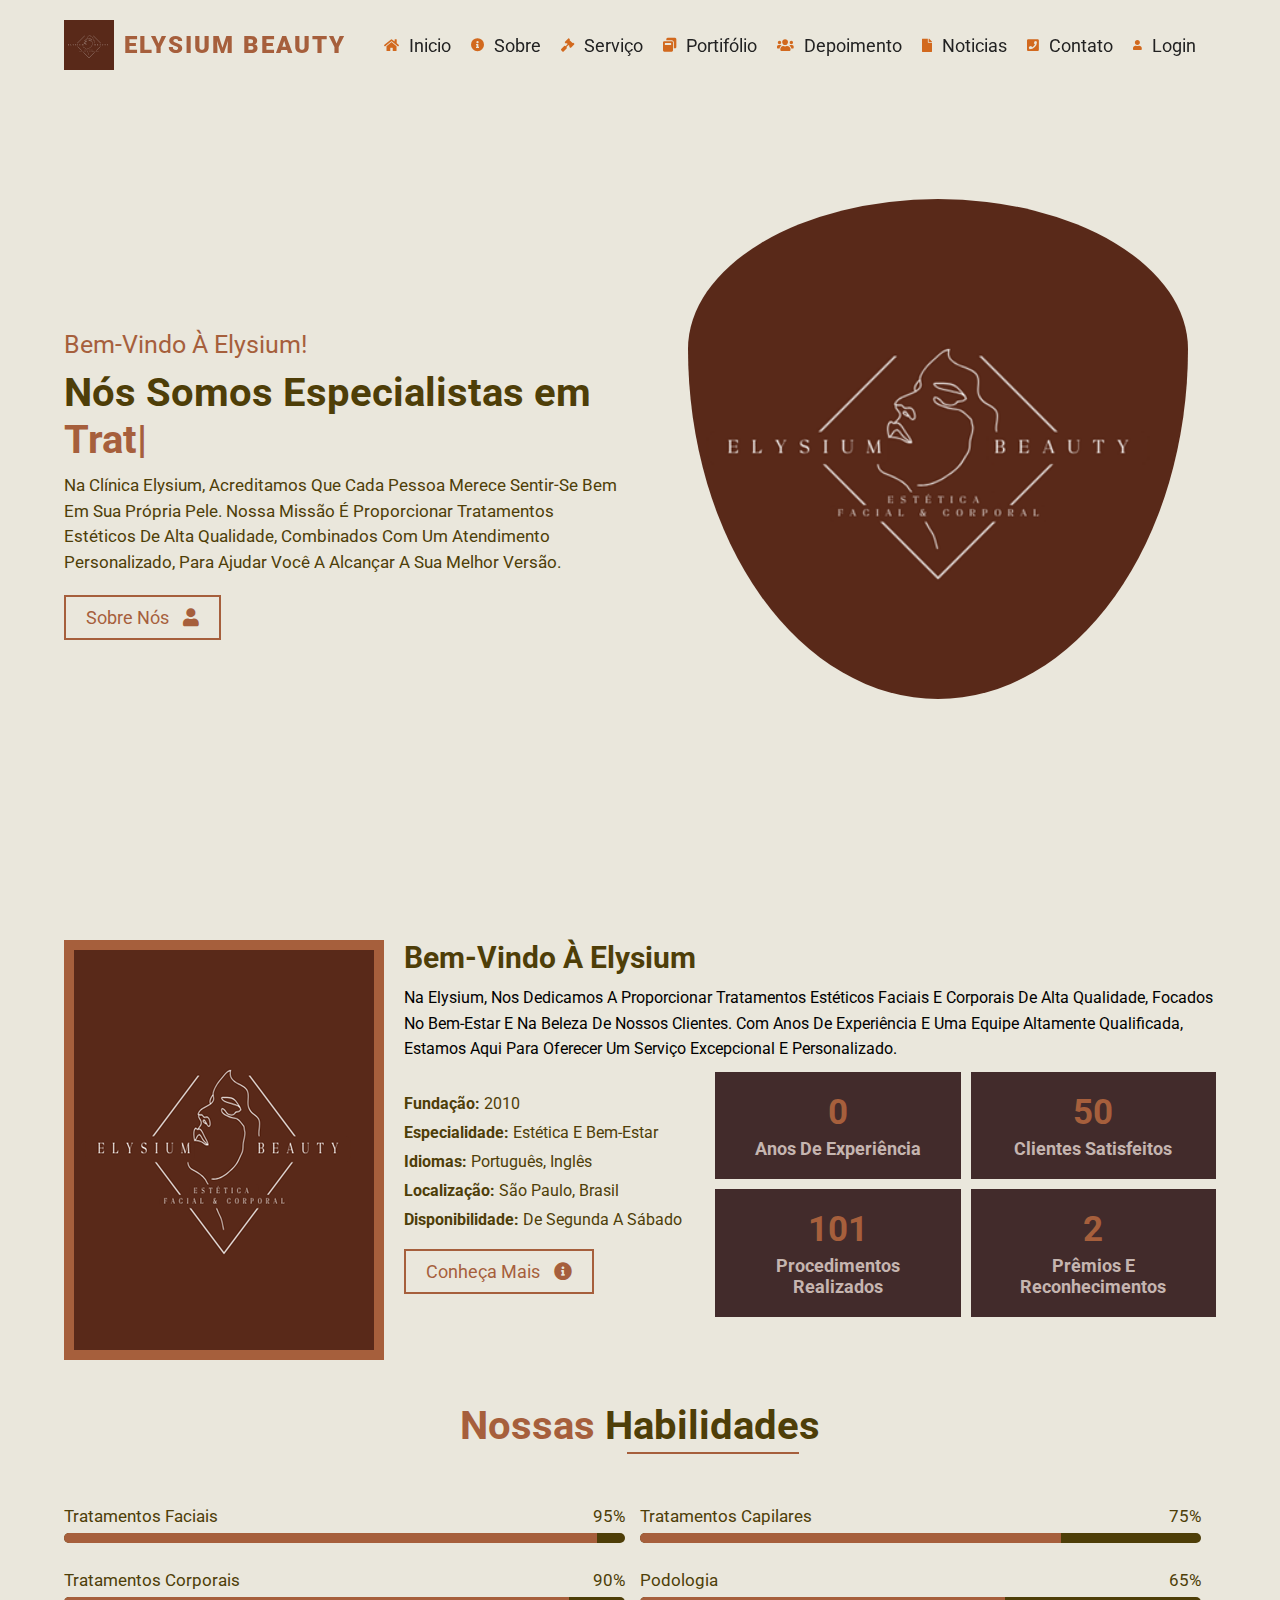
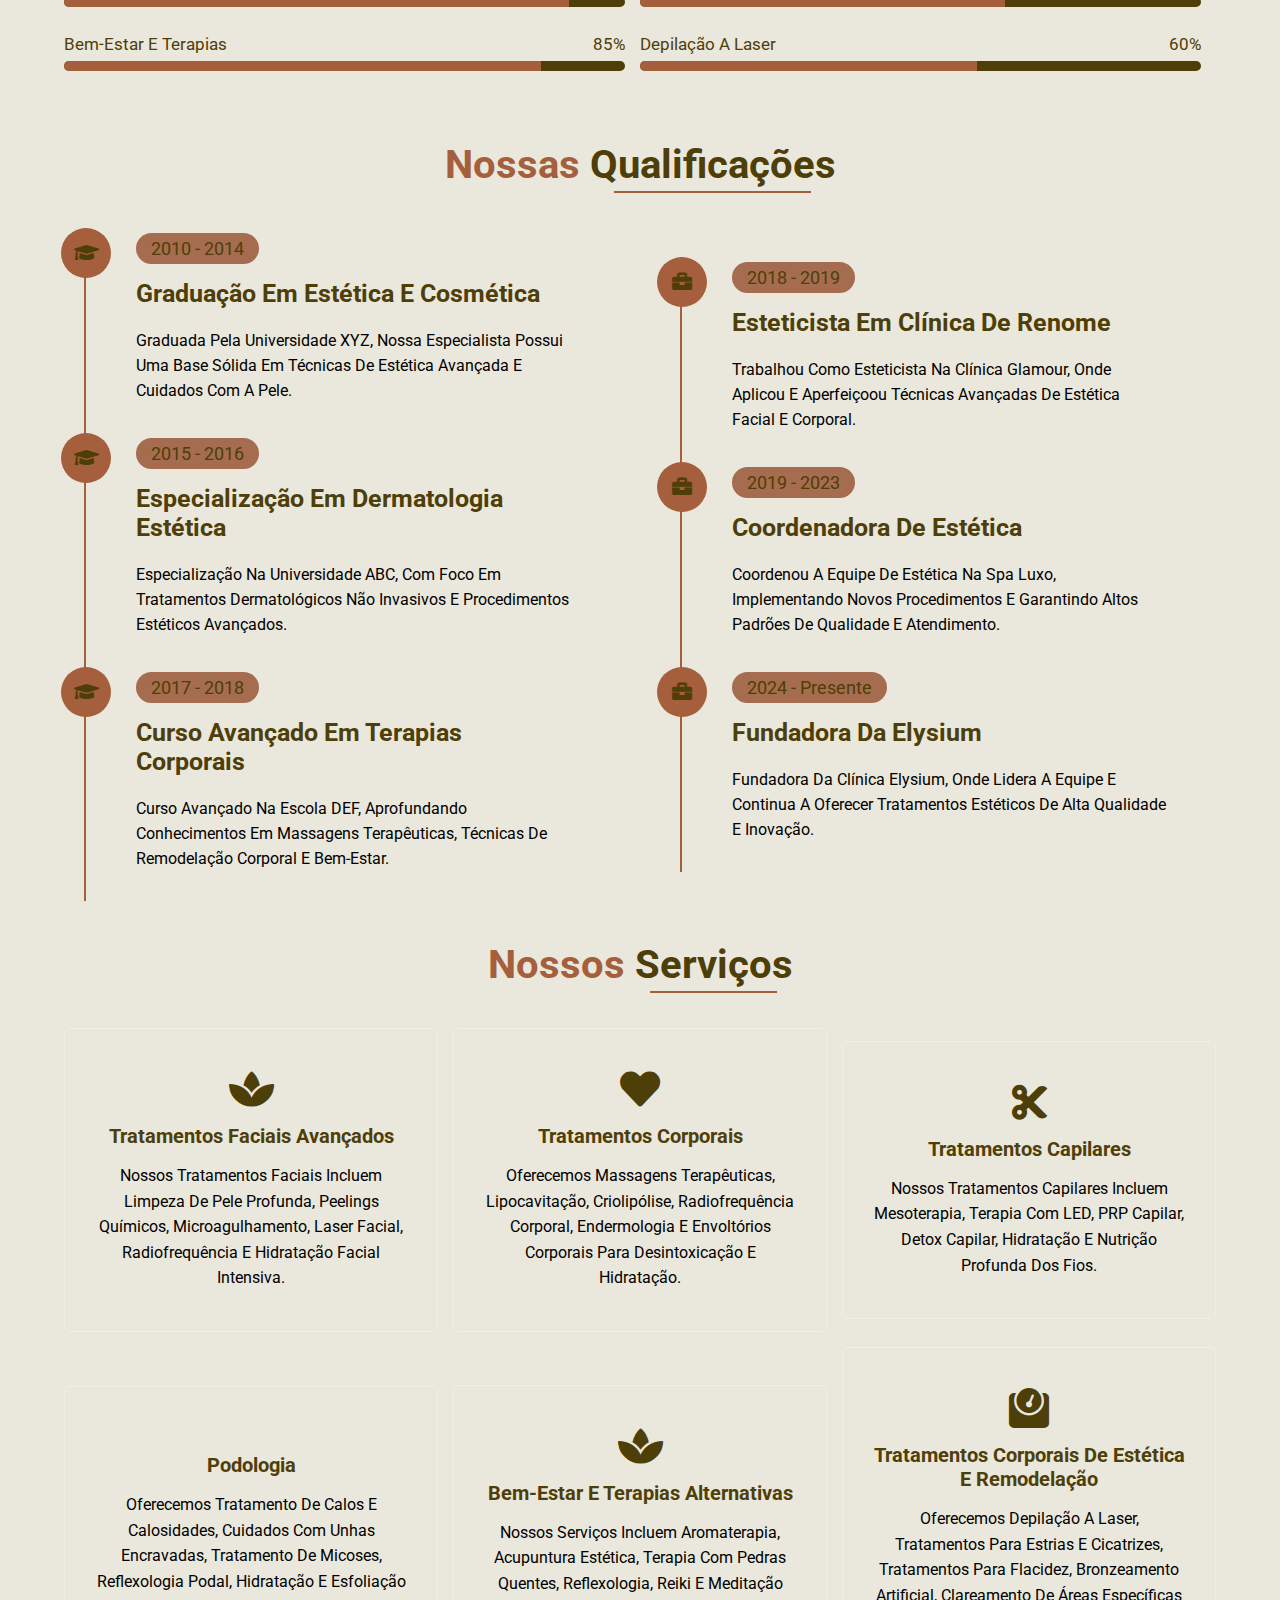
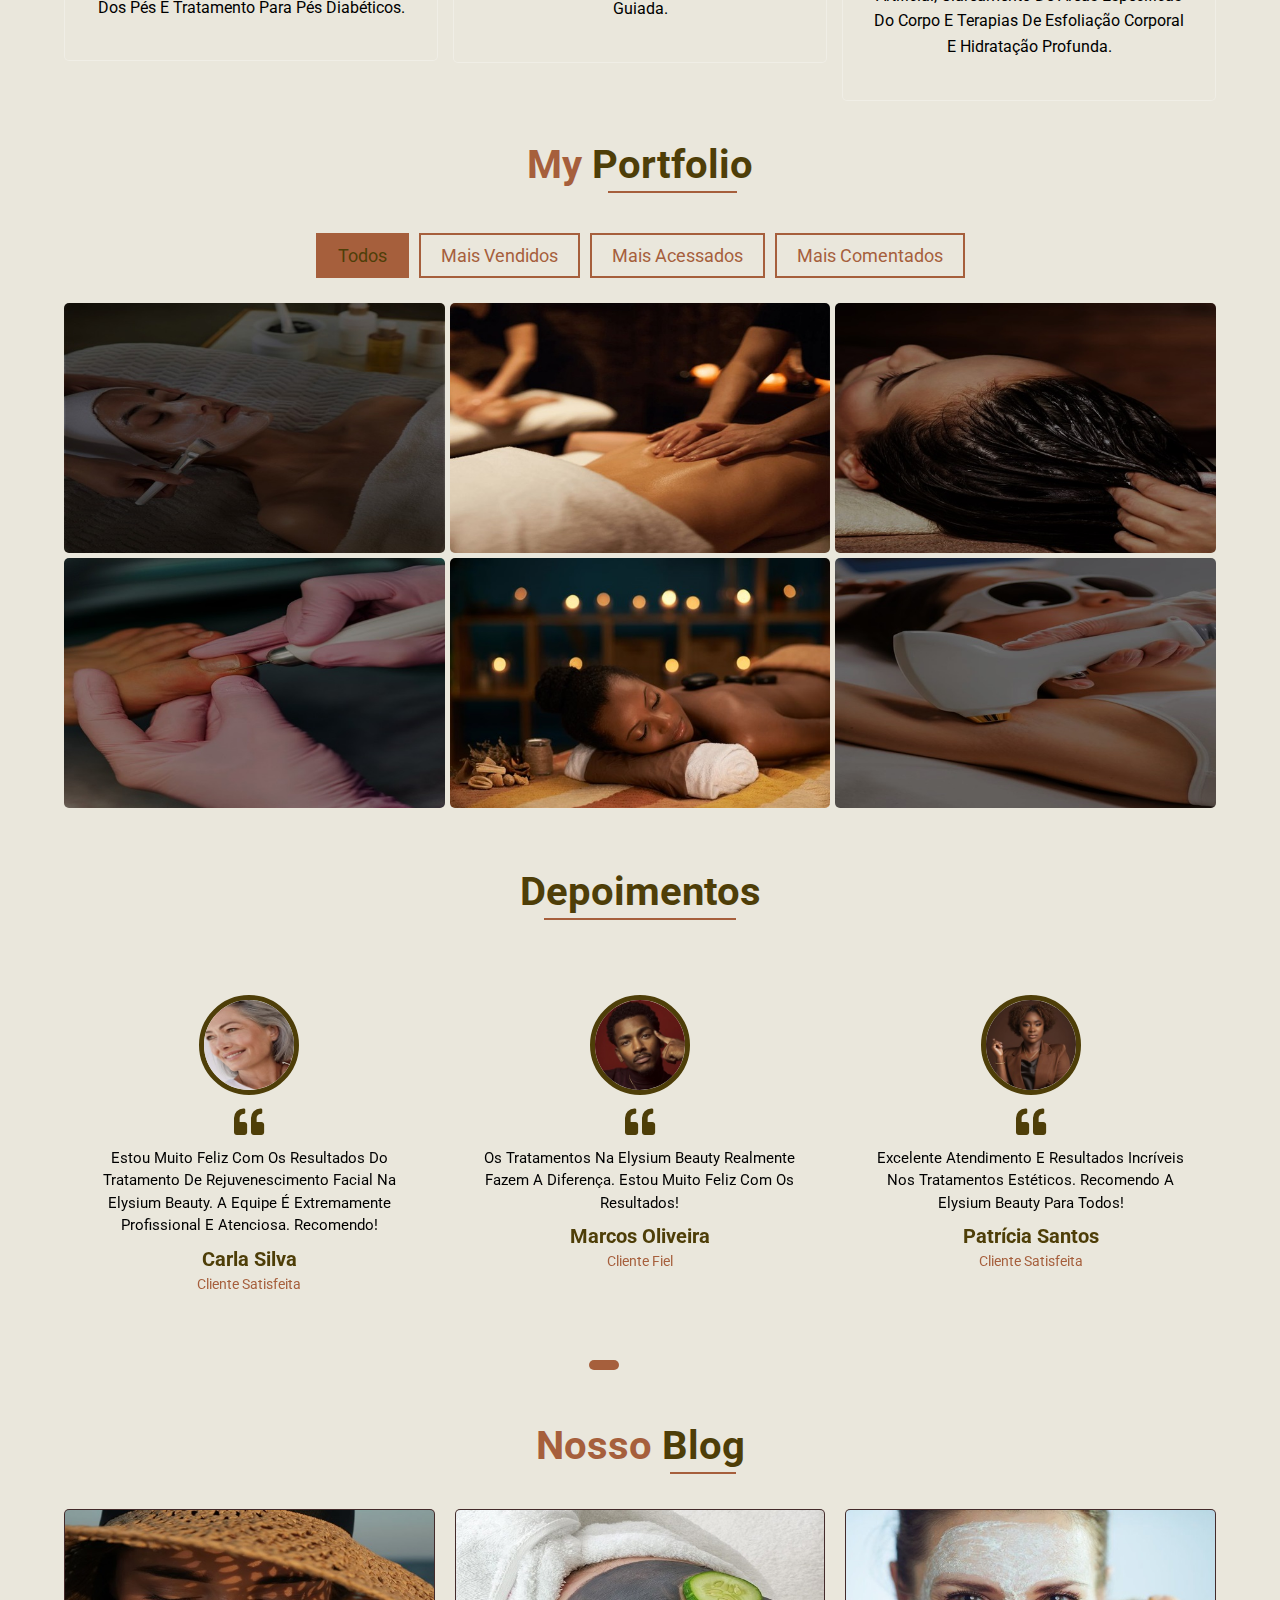
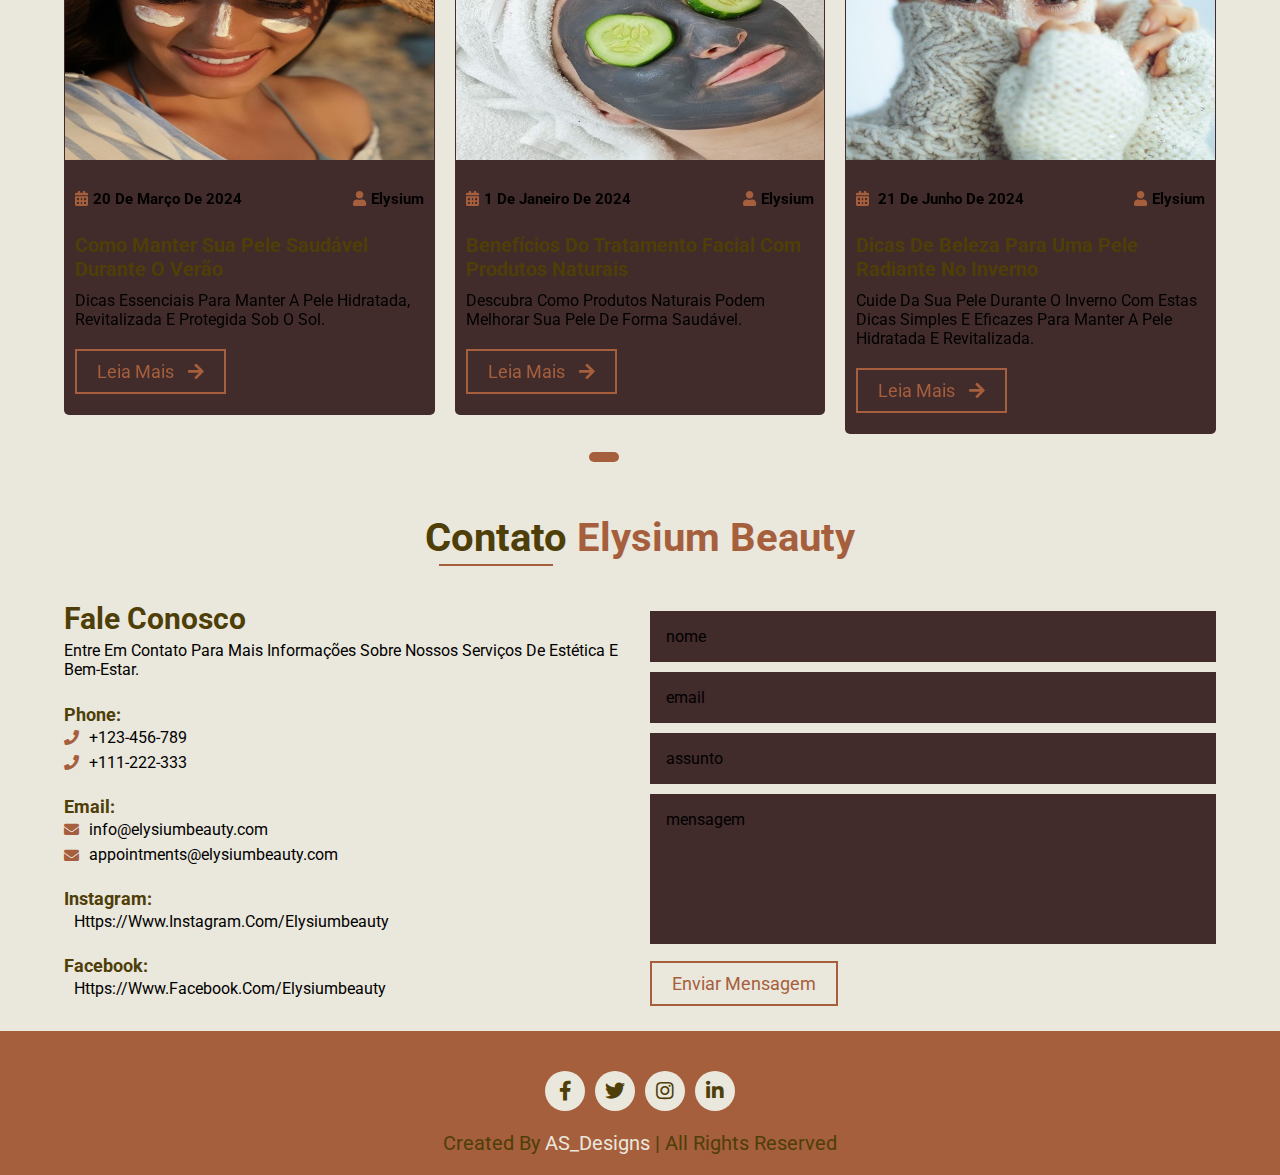
==== commit 2f3d7bdf: "UP05" ====
--- a/HTML/index.html
+++ b/HTML/index.html
@@ -8,7 +8,7 @@
     <meta name="viewport" content="width=device-width, initial-scale=1.0">
 
     <!-- Title -->
-    <title>Elora | Personal Portfolio</title>
+    <title>Elysium Beauty</title>
 
     <!-- Inclusão da biblioteca Font Awesome -->
     <link rel="stylesheet" href="https://cdnjs.cloudflare.com/ajax/libs/font-awesome/5.15.4/css/all.min.css">
@@ -24,6 +24,7 @@
 
     <!-- Custom Stylesheets -->
     <link rel="stylesheet" href="assets/css/main.css" />
+    <link rel="stylesheet" href="assets/css/submenu.css" />
     <link rel="stylesheet" href="assets/css/responsive.css" />
 
 
@@ -87,10 +88,42 @@
                 <i class="fa fa-phone-square fa-lg" aria-hidden="true" style="color: chocolate;"></i></i>
                 <a href="#contact" style="margin-left: 10px;">Contato</a>
             </span>
-            <span style="display: flex; align-items: center; margin-right: 20px;">
-                <i class="fa fa-user" aria-hidden="true" style="color: chocolate;"></i>
-                <a href="Login.html" style="margin-left: 10px;">Login</a>
-            </span>
+
+            <div class="dropdown" style="position: relative; display: inline-block;">
+                <span style="display: flex; align-items: center; margin-right: 20px;">
+                    <i class="fa fa-user" aria-hidden="true" style="color: chocolate;"></i>
+                    <a href="Login.html" style="margin-left: 10px;">Login</a>
+                </span>
+                <div class="dropdown-content"
+                    style="display: none; position: absolute; background-color: #EAE7DC; width: 200px; box-shadow: 0px 8px 16px 0px rgba(0,0,0,0.2); z-index: 1; padding: 8px; border-radius: 3%; border: #A65F3C solid 1px; box-shadow: 5px #A65F3C;">
+                    <a href="Usuario_Index.html"
+                        style="padding: 7px; text-decoration: none; display: flex; align-items: center; margin: 5px;">
+                        <i class="fa fa-users" aria-hidden="true" style="margin-right: 8px;"></i>
+                        Usuarios
+                    </a>
+                    <a href="Agendamento_index.html"
+                        style="padding: 7px; text-decoration: none; display: flex; align-items: center; margin: 5px;">
+                        <i class="fa fa-calendar" aria-hidden="true" style="margin-right: 8px;"></i>
+                        Agendamento Admin
+                    </a>
+                    <a href="#settings"
+                        style=" padding: 7px; text-decoration: none; display: flex; align-items: center; margin: 5px;">
+                        <i class="fa fa-calendar" aria-hidden="true" style="margin-right: 8px;"></i>
+                        Agendamento User
+                    </a>
+                    <a href="#settings"
+                        style=" padding: 7px; text-decoration: none; display: flex; align-items: center; margin: 5px;">
+                        <i class="fa fa-file" aria-hidden="true" style="margin-right: 8px;"></i>
+                        Cadastro Agendamento
+                    </a>
+                    <a href="#logout"
+                        style=" padding: 7px; text-decoration: none; display: flex; align-items: center; margin: 5px;">
+                        <i class="fa fa-align-justify" aria-hidden="true" style="margin-right: 8px;"></i><b></b>
+                        Relatório
+                    </a>
+                </div>
+            </div>
+
             <!-- Menubar -->
             <div class="fas fa-bars" id="menu-btn"></div>
 
@@ -813,7 +846,16 @@
             e.preventDefault();
         });
     </script>
-
+    <script>
+        // Script to handle the dropdown functionality
+        document.querySelector('.dropdown').addEventListener('mouseover', function () {
+            this.querySelector('.dropdown-content').style.display = 'block';
+        });
+
+        document.querySelector('.dropdown').addEventListener('mouseout', function () {
+            this.querySelector('.dropdown-content').style.display = 'none';
+        });
+    </script>
 </body>
 
 </html>--- a/HTML/assets/css/submenu.css
+++ b/HTML/assets/css/submenu.css
@@ -0,0 +1,46 @@
+.dropdown-content {
+    display: none;
+    position: absolute;
+    background-color: #f9f9f9;
+    min-width: 200px;
+    box-shadow: 0px 8px 16px 0px rgba(0,0,0,0.2);
+    z-index: 1;
+    padding: 8px;
+    border-radius: 3%;
+    right: 0; /* Alinha o submenu à direita */
+}
+
+.dropdown-content a {
+    color: black;
+    padding: 7px;
+    text-decoration: none;
+    display: flex;
+    align-items: center;
+    margin: 5px;
+}
+
+.dropdown-content a:hover {
+    background-color: #ddd;
+    color: blue; /* Muda a cor da letra para azul ao passar o mouse */
+}
+
+.dropdown:hover .dropdown-content {
+    display: block;
+}
+ .dropdown-content a {
+    color: black;
+    padding: 18px; /* Adiciona padding */
+    text-decoration: none;
+    display: flex;
+    margin: 1px; /* Adiciona a margem */
+    border-radius: 3%;
+    
+}
+
+.dropdown-content a:hover {
+    color: #A65F3C;
+    background-color: #ddd;       
+    border:#A65F3C solid 2px;
+    border-radius: 3%;
+    
+}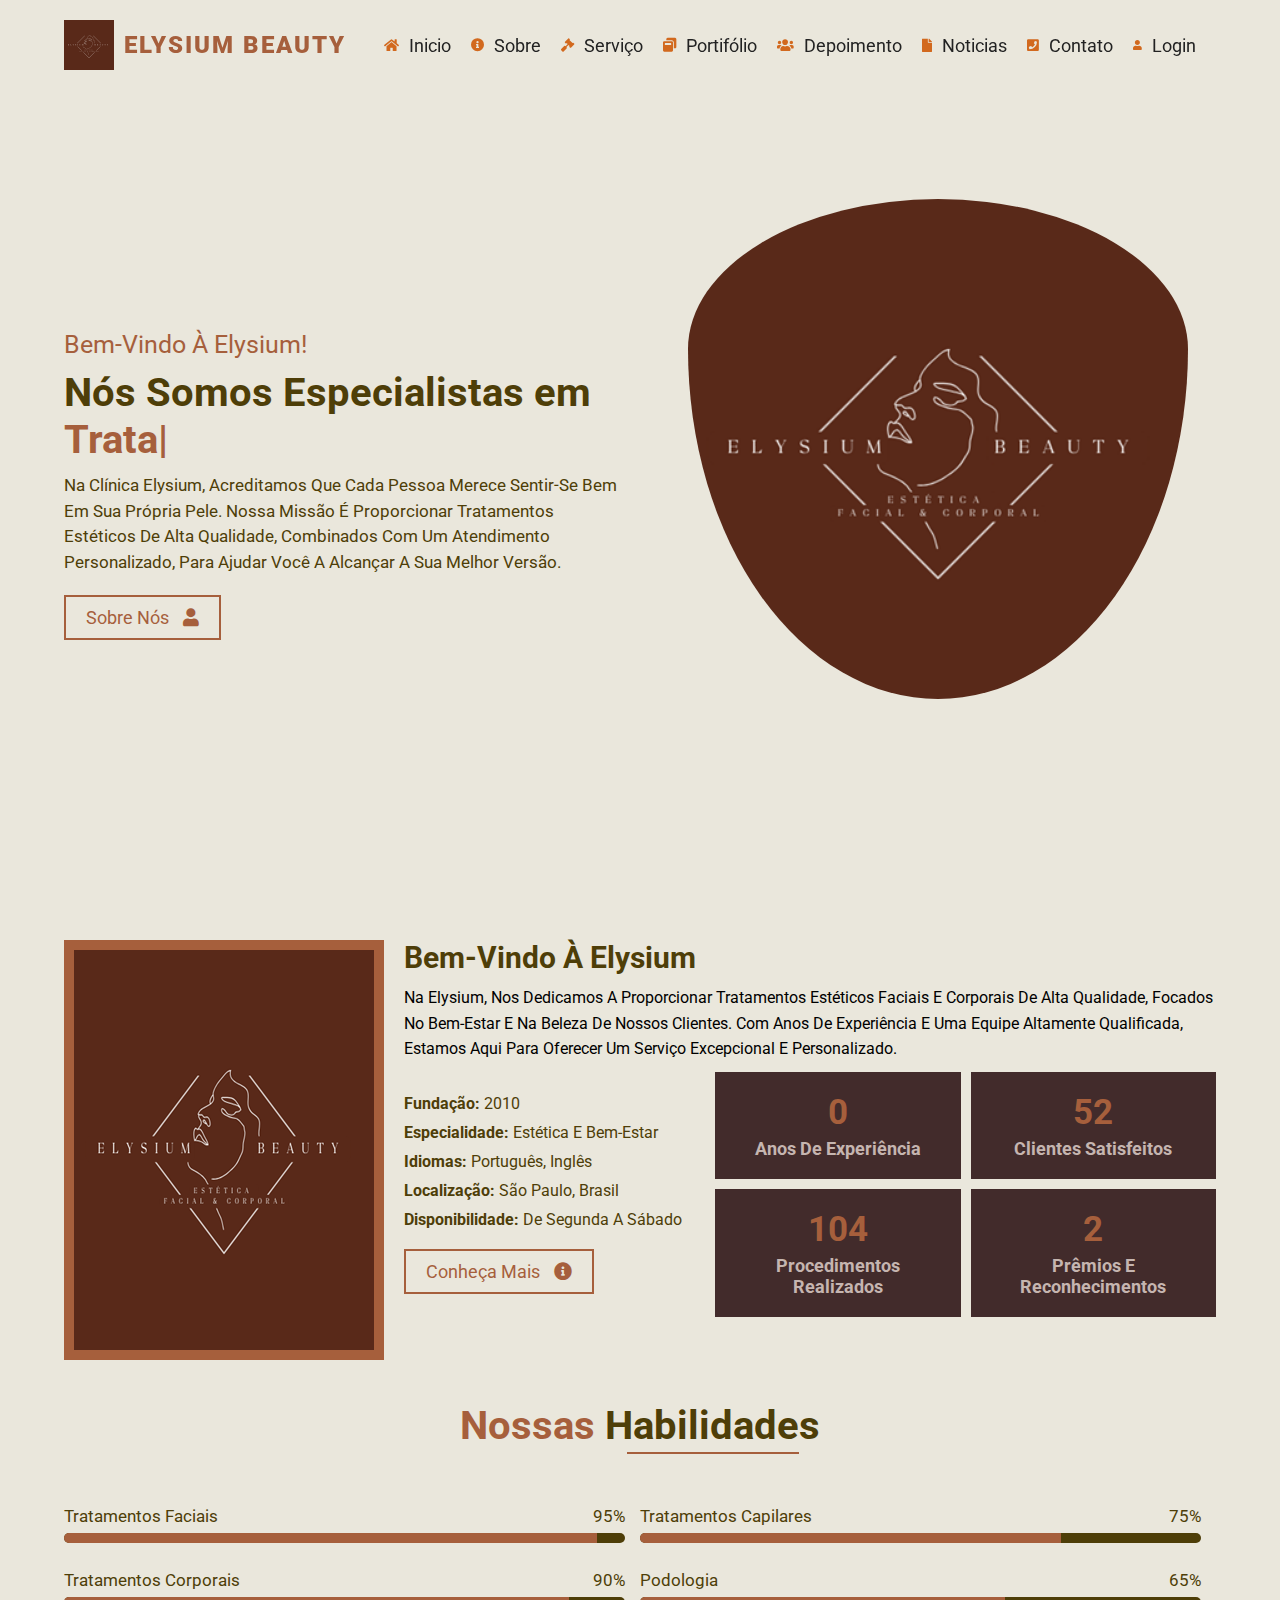
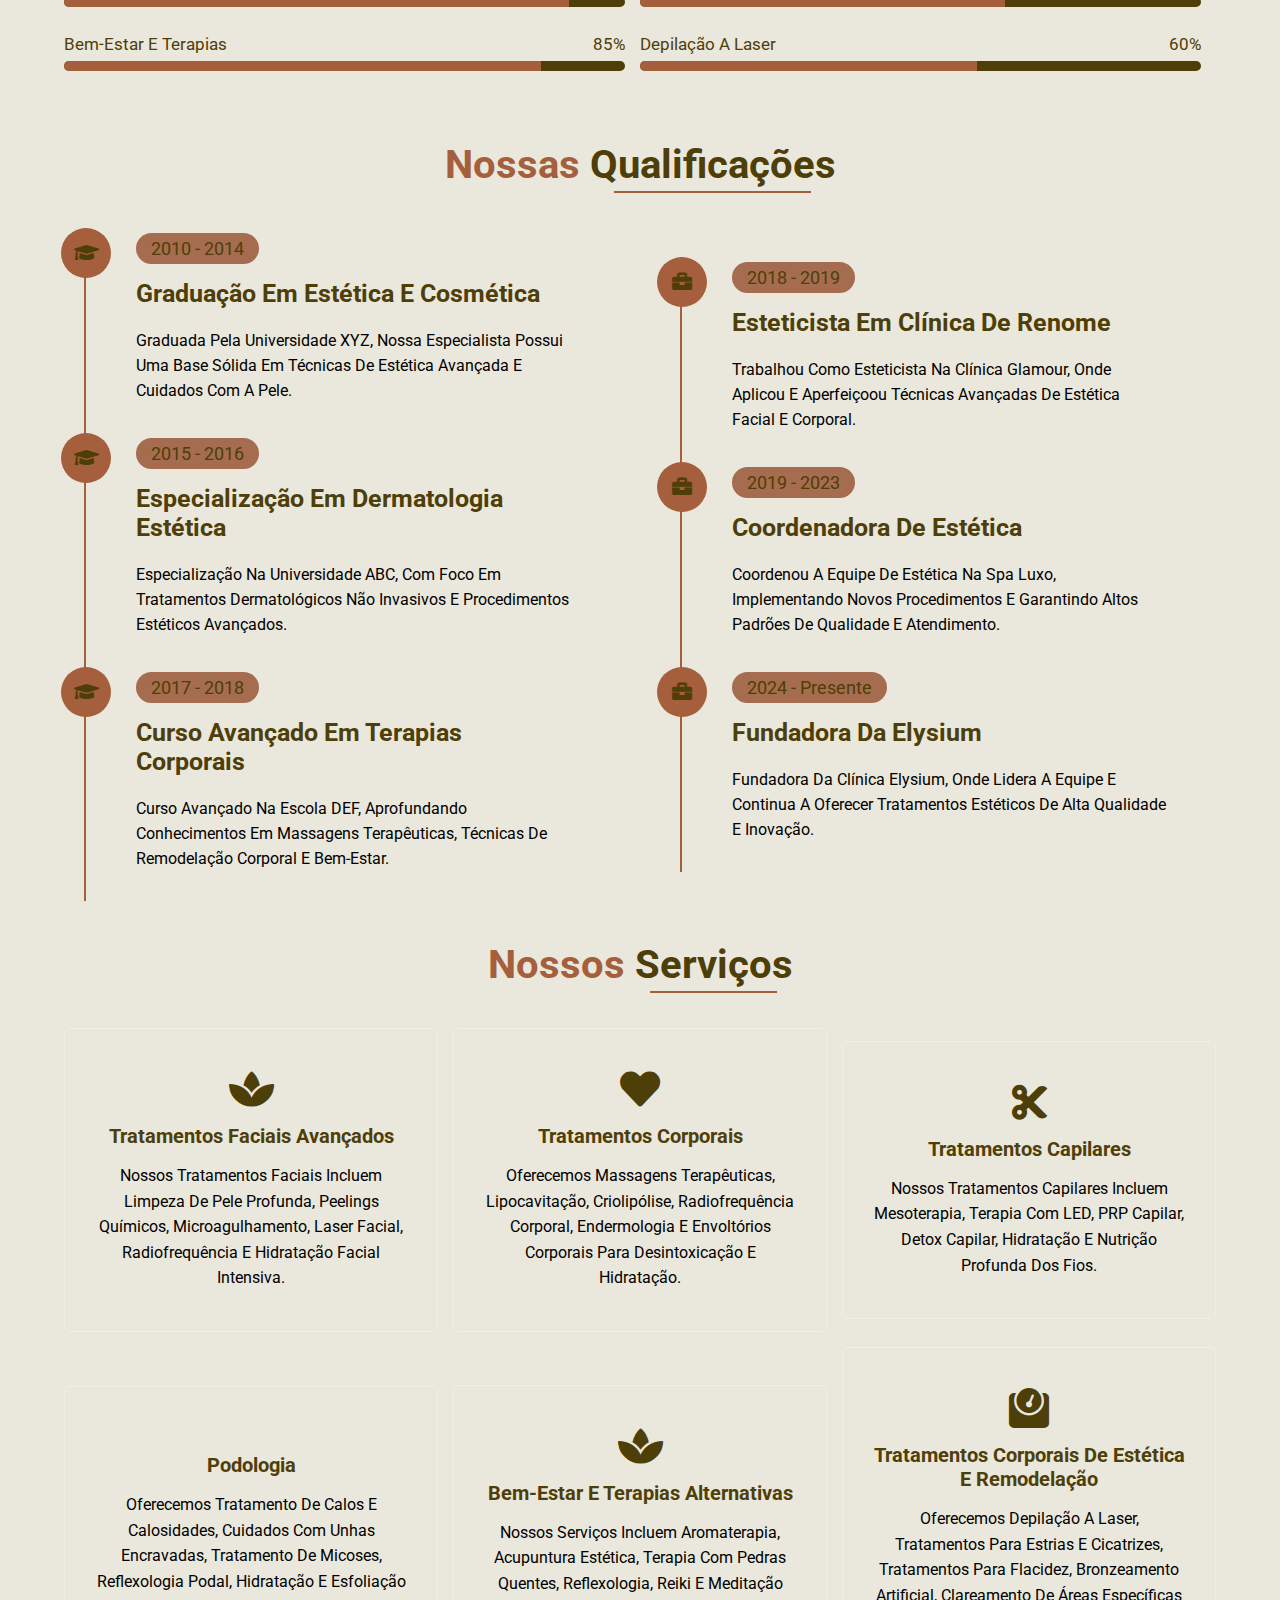
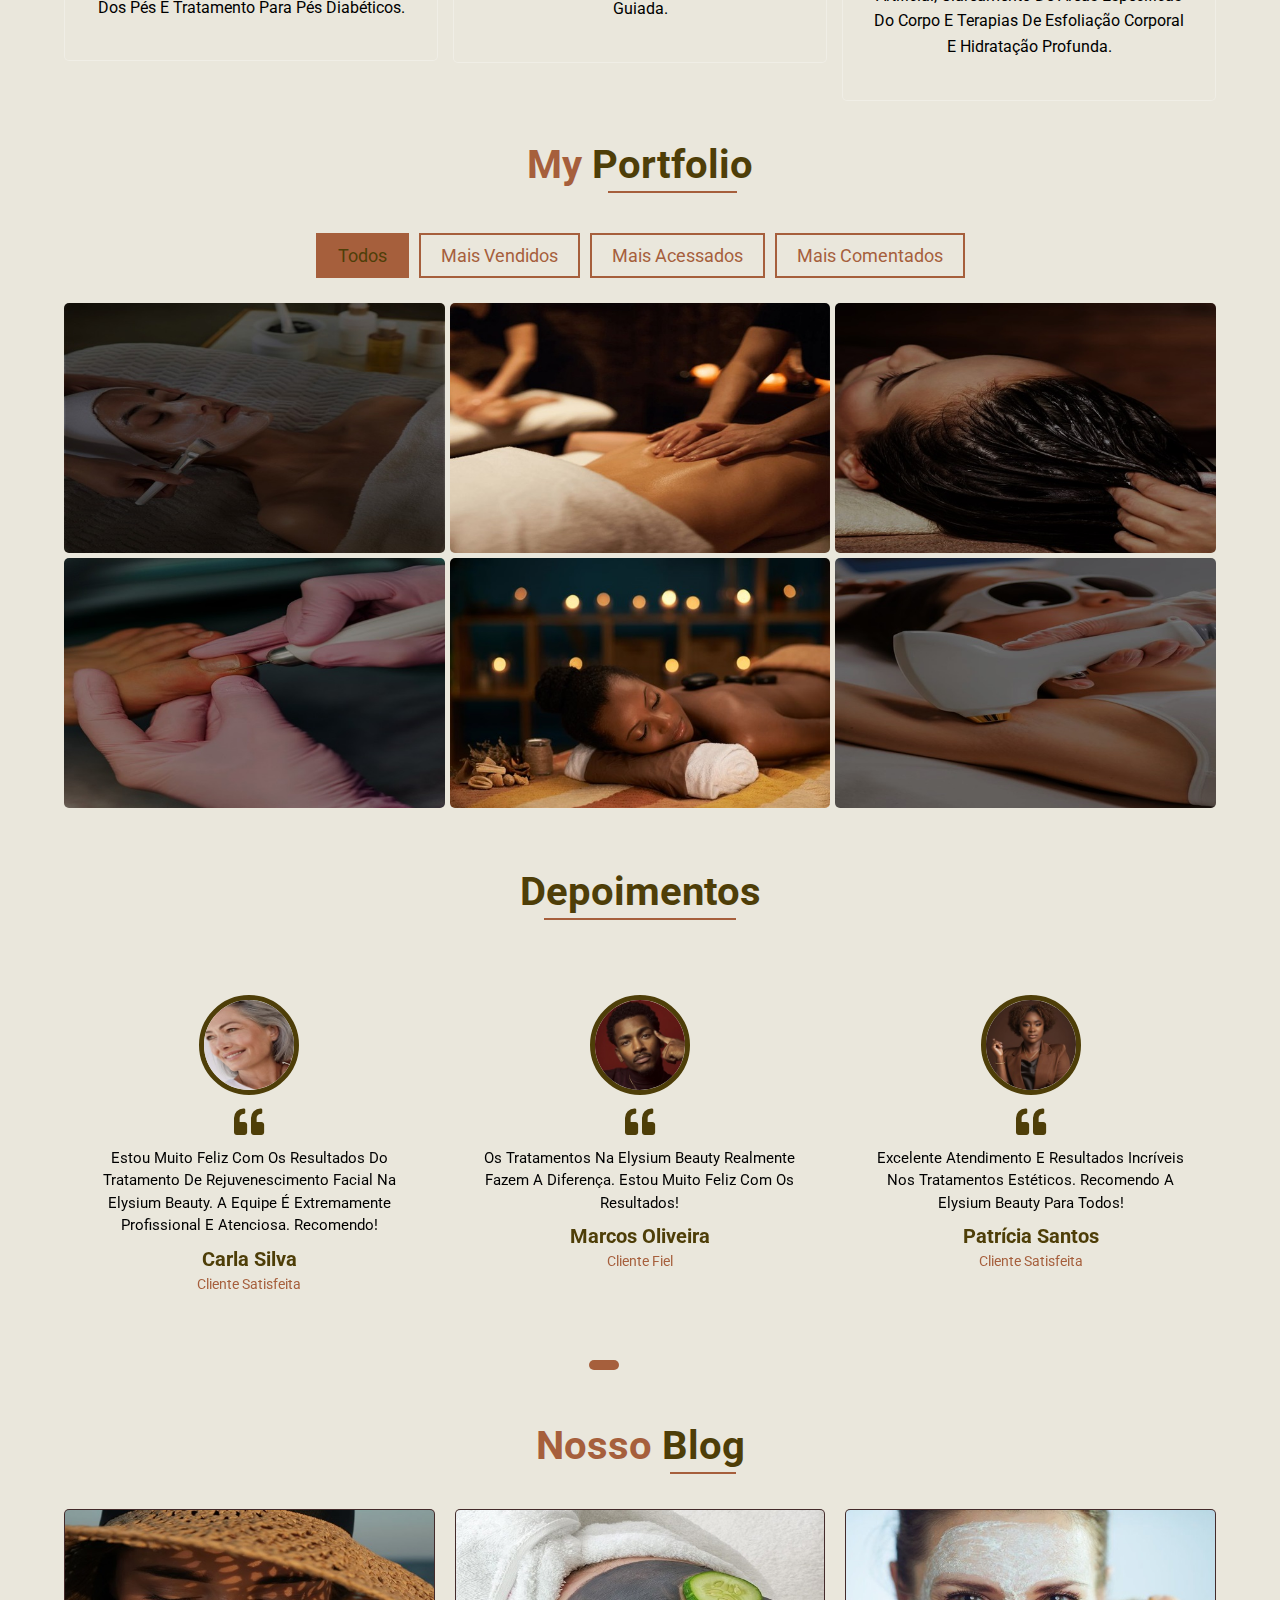
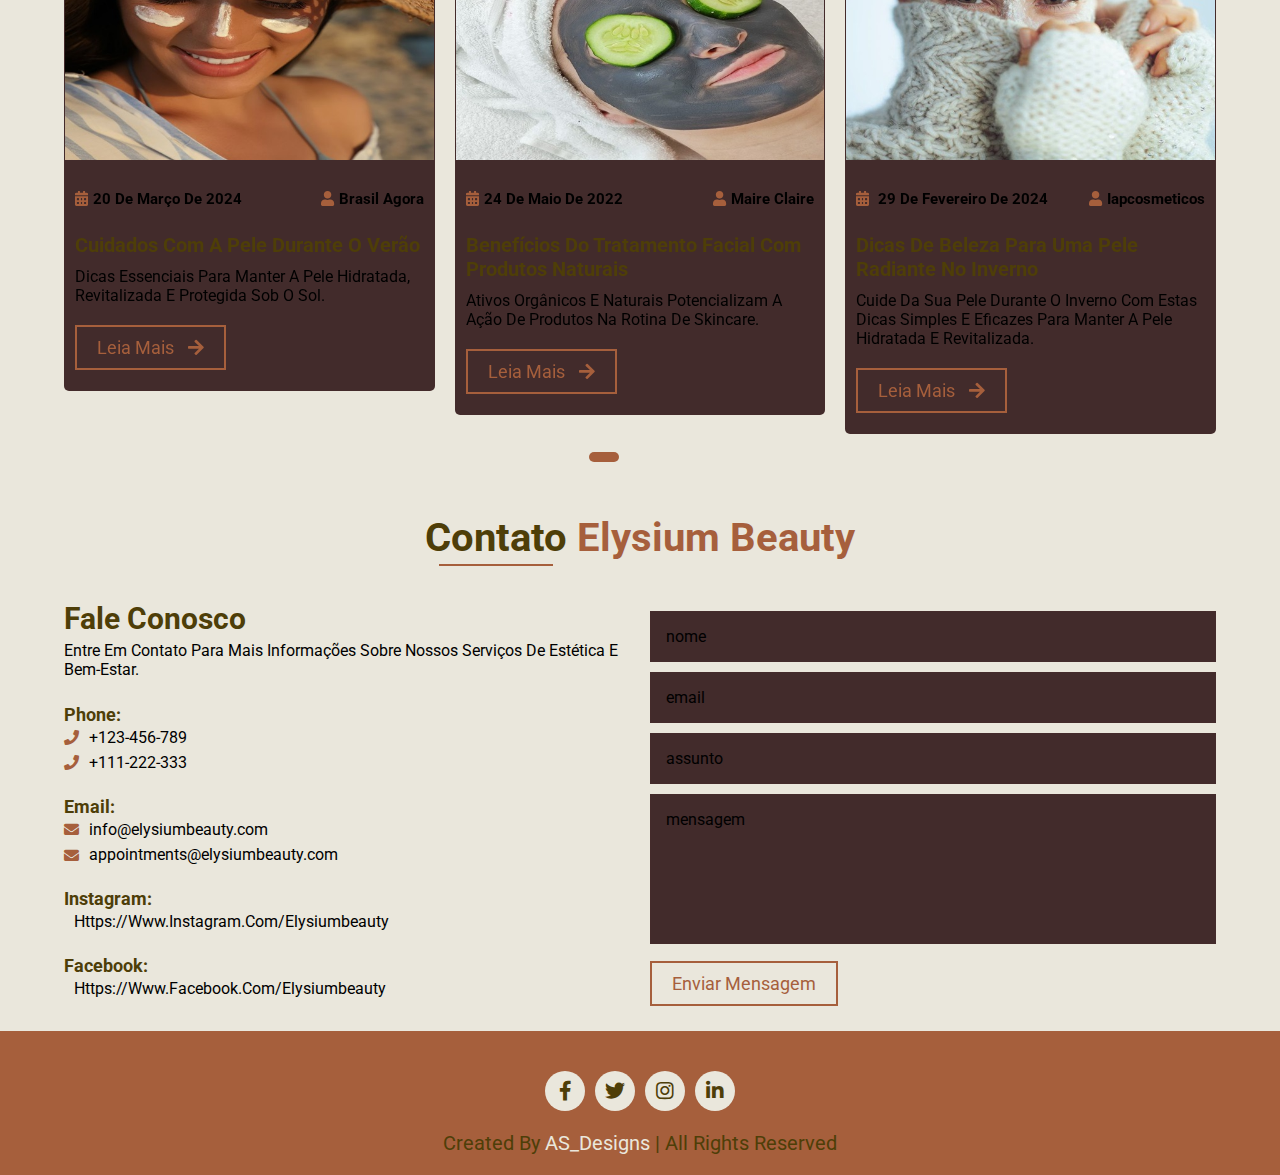
==== commit ae59ecb5: "UP06" ====
--- a/HTML/index.html
+++ b/HTML/index.html
@@ -615,12 +615,12 @@
                     <div class="content">
                         <div class="intro">
                             <h5><i class="fas fa-calendar-alt"></i><span>20 de março de 2024</span></h5>
-                            <h5><i class="fas fa-user"></i><span>Elysium</span></h5>
+                            <h5><i class="fas fa-user"></i><span>Brasil Agora</span></h5>
                         </div>
-                        <a class="main-heading" href="#">Como manter sua pele saudável durante o verão</a>
+                        <a class="main-heading" href="#">Cuidados com a pele durante o verão</a>
                         <p>Dicas essenciais para manter a pele hidratada, revitalizada e protegida sob o sol.
                         </p>
-                        <a href="#" class="btn">leia mais <i class="fas fa-arrow-right"></i></a>
+                        <a href="https://brasilagoraonline.com.br/noticias/2024/01/cuidados-com-a-pele-no-verao-especialista-destaca-a-importancia-da-protecao-dermatologica/" class="btn">leia mais <i class="fas fa-arrow-right"></i></a>
                     </div>
                 </div>
 
@@ -630,13 +630,13 @@
                     </div>
                     <div class="content">
                         <div class="intro">
-                            <h5><i class="fas fa-calendar-alt"></i><span>1 de janeiro de 2024</span></h5>
-                            <h5><i class="fas fa-user"></i><span>Elysium</span></h5>
+                            <h5><i class="fas fa-calendar-alt"></i><span>24 de maio de 2022</span></h5>
+                            <h5><i class="fas fa-user"></i><span>Maire Claire</span></h5>
                         </div>
                         <a class="main-heading" href="#">Benefícios do tratamento facial com produtos naturais</a>
-                        <p>Descubra como produtos naturais podem melhorar sua pele de forma saudável.
+                        <p>Ativos orgânicos e naturais potencializam a ação de produtos na rotina de skincare.
                         </p>
-                        <a href="#" class="btn">leia mais <i class="fas fa-arrow-right"></i></a>
+                        <a href="https://revistamarieclaire.globo.com/Beleza/noticia/2022/05/ativos-organicos-e-naturais-potencializam-acao-de-produtos-na-rotina-de-skincare.html" class="btn">leia mais <i class="fas fa-arrow-right"></i></a>
                     </div>
                 </div>
 
@@ -646,14 +646,14 @@
                     </div>
                     <div class="content">
                         <div class="intro">
-                            <h5><i class="fas fa-calendar-alt"></i><span> 21 de junho de 2024</span></h5>
-                            <h5><i class="fas fa-user"></i><span>Elysium</span></h5>
+                            <h5><i class="fas fa-calendar-alt"></i><span> 29 de fevereiro de 2024</span></h5>
+                            <h5><i class="fas fa-user"></i><span>iapcosmeticos</span></h5>
                         </div>
                         <a class="main-heading" href="#">Dicas de beleza para uma pele radiante no inverno</a>
                         <p>Cuide da sua pele durante o inverno com estas dicas simples e eficazes para manter a pele
                             hidratada e revitalizada.
                         </p>
-                        <a href="#" class="btn">leia mais <i class="fas fa-arrow-right"></i></a>
+                        <a href="https://blog.iapcosmeticos.com.br/pele-no-inverno/#:~:text=7%20dicas%20para%20cuidar%20da%20pele%20no%20inverno,umidificadores%20quando%20o%20tempo%20estiver%20muito%20seco%20" class="btn">leia mais <i class="fas fa-arrow-right"></i></a>
                     </div>
                 </div>
 
@@ -663,13 +663,13 @@
                     </div>
                     <div class="content">
                         <div class="intro">
-                            <h5><i class="fas fa-calendar-alt"></i><span>21 de janeiro de 2024</span></h5>
-                            <h5><i class="fas fa-user"></i><span>Elysium</span></h5>
+                            <h5><i class="fas fa-calendar-alt"></i><span>30 de abril de 2024</span></h5>
+                            <h5><i class="fas fa-user"></i><span>Dermaclub</span></h5>
                         </div>
                         <a class="main-heading" href="#">Os melhores tratamentos para rejuvenescimento facial</a>
-                        <p>Descubra as opções mais eficazes para manter sua pele jovem e saudável.
+                        <p>Pele madura: quais são as características e como criar uma rotina e manter a pele radiante?
                         </p>
-                        <a href="#" class="btn">leia mais <i class="fas fa-arrow-right"></i></a>
+                        <a href="https://www.dermaclub.com.br/blog/rosto/pele-madura.html" class="btn">leia mais <i class="fas fa-arrow-right"></i></a>
                     </div>
                 </div>
 
@@ -679,13 +679,13 @@
                     </div>
                     <div class="content">
                         <div class="intro">
-                            <h5><i class="fas fa-calendar-alt"></i><span>21 de fevereiro de 2024</span></h5>
-                            <h5><i class="fas fa-user"></i><span>Elysium</span></h5>
+                            <h5><i class="fas fa-calendar-alt"></i><span>04 de janeiro de 2024</span></h5>
+                            <h5><i class="fas fa-user"></i><span>Vogue</span></h5>
                         </div>
                         <a class="main-heading" href="#">Cuidados com a pele no dia a dia: dicas essenciais</a>
                         <p>Saiba como manter sua pele saudável com uma rotina diária de cuidados simples
                         </p>
-                        <a href="#" class="btn">leia mais <i class="fas fa-arrow-right"></i></a>
+                        <a href="https://vogue.globo.com/beleza/noticia/2024/01/5-dicas-para-ter-uma-pele-saudavel-em-2024-indicadas-por-uma-dermatologista.ghtml" class="btn">leia mais <i class="fas fa-arrow-right"></i></a>
                     </div>
                 </div>
 
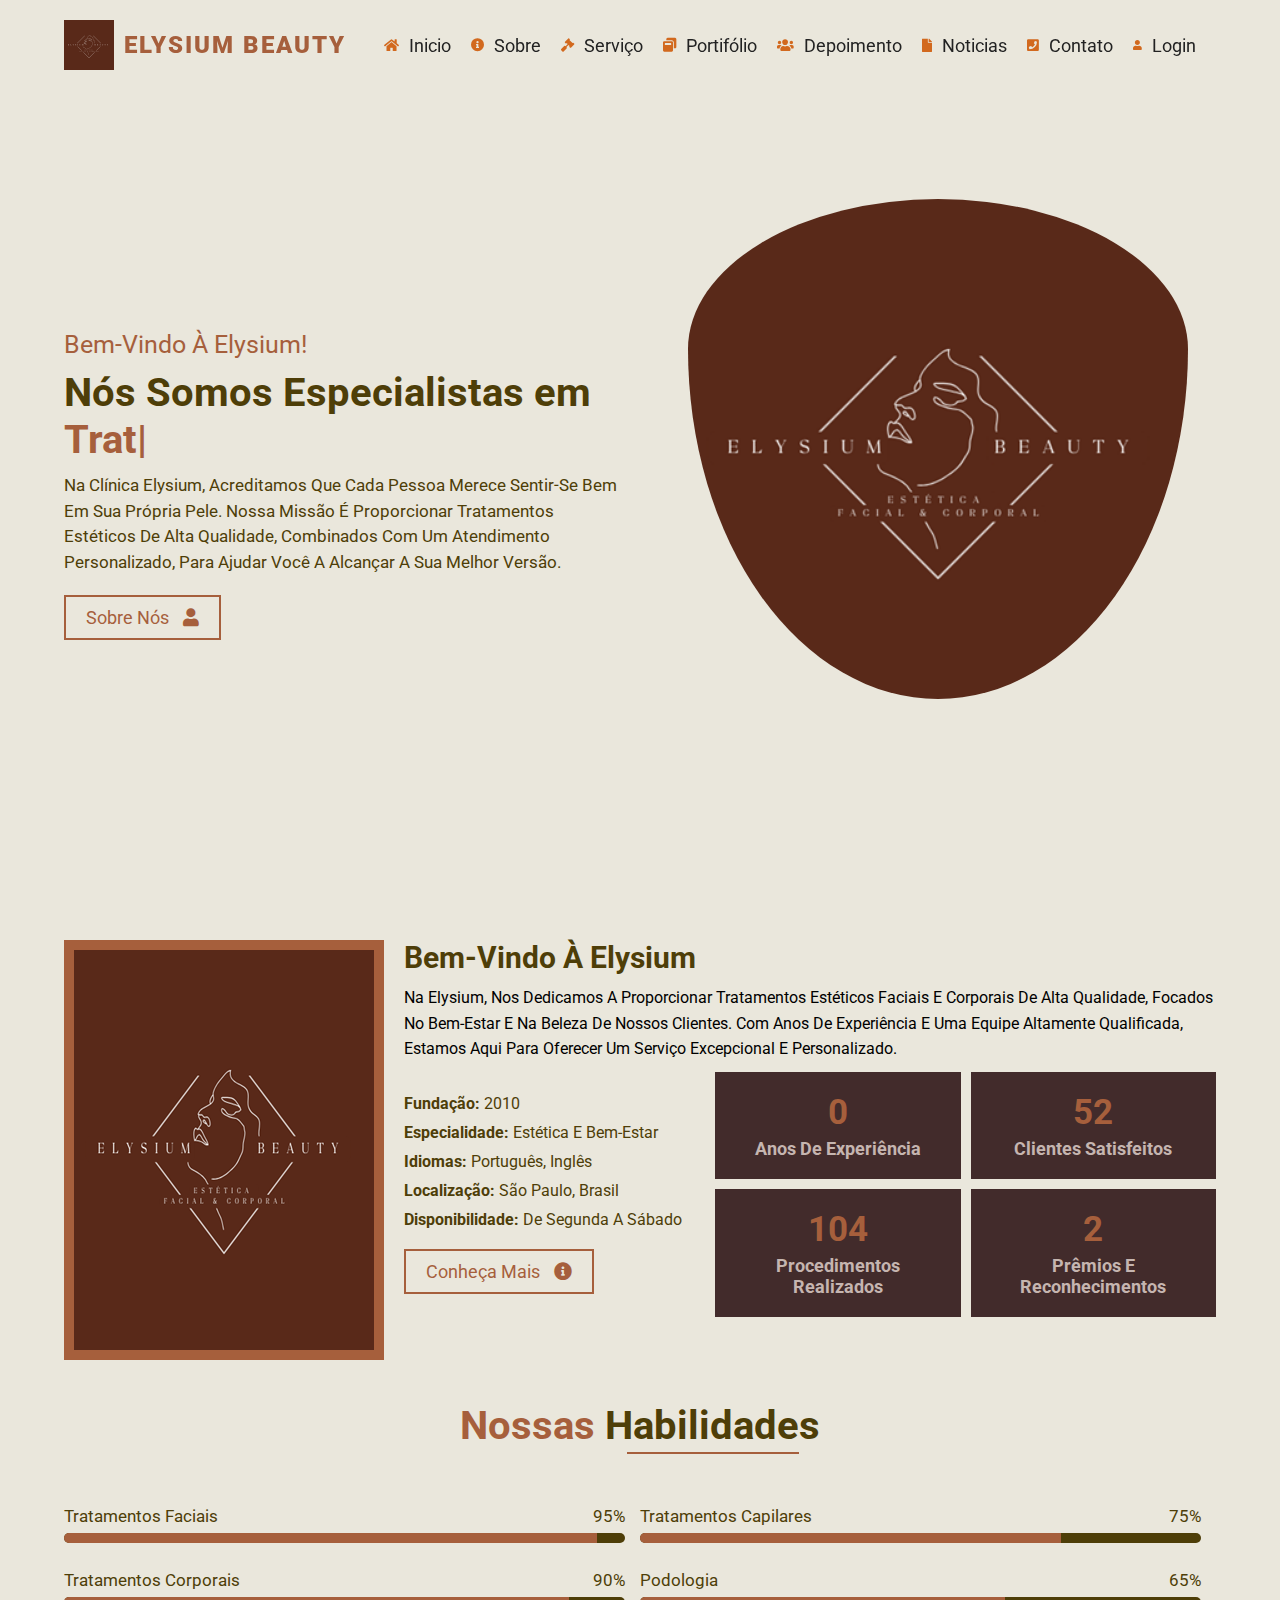
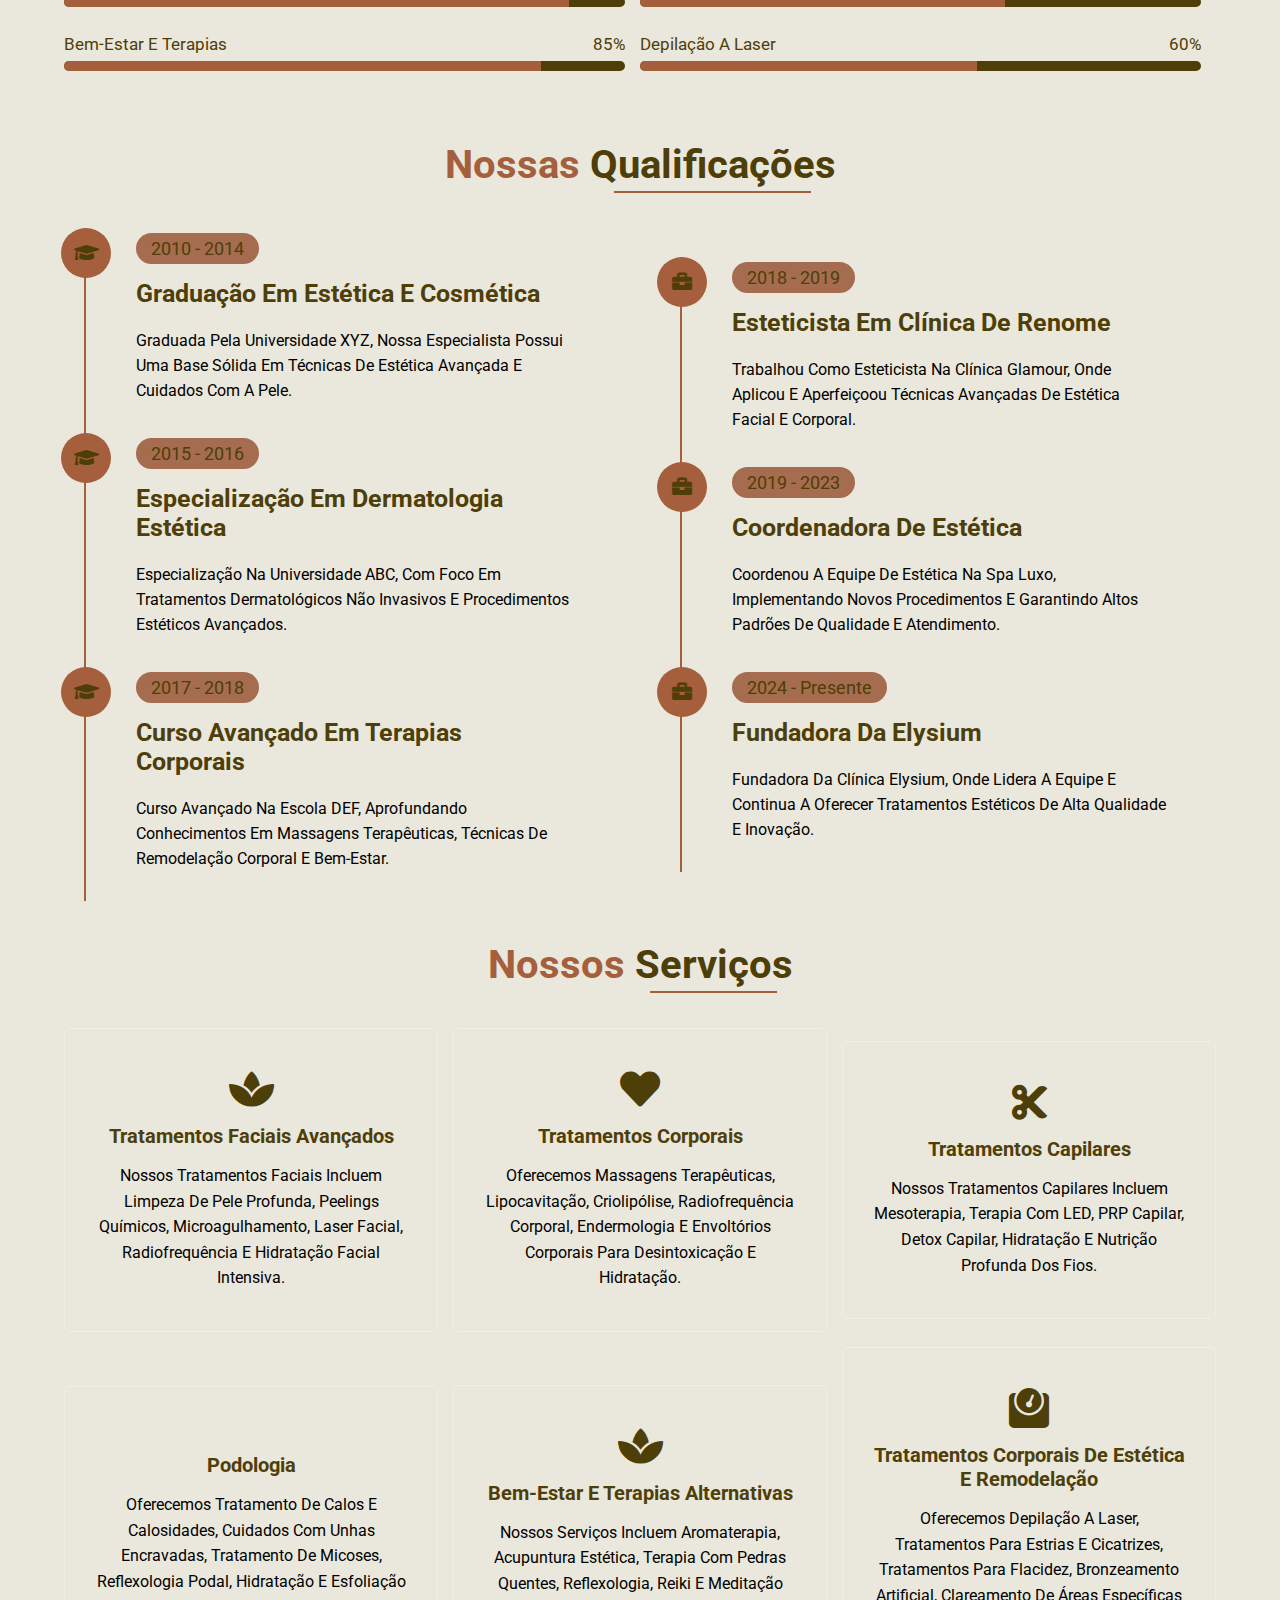
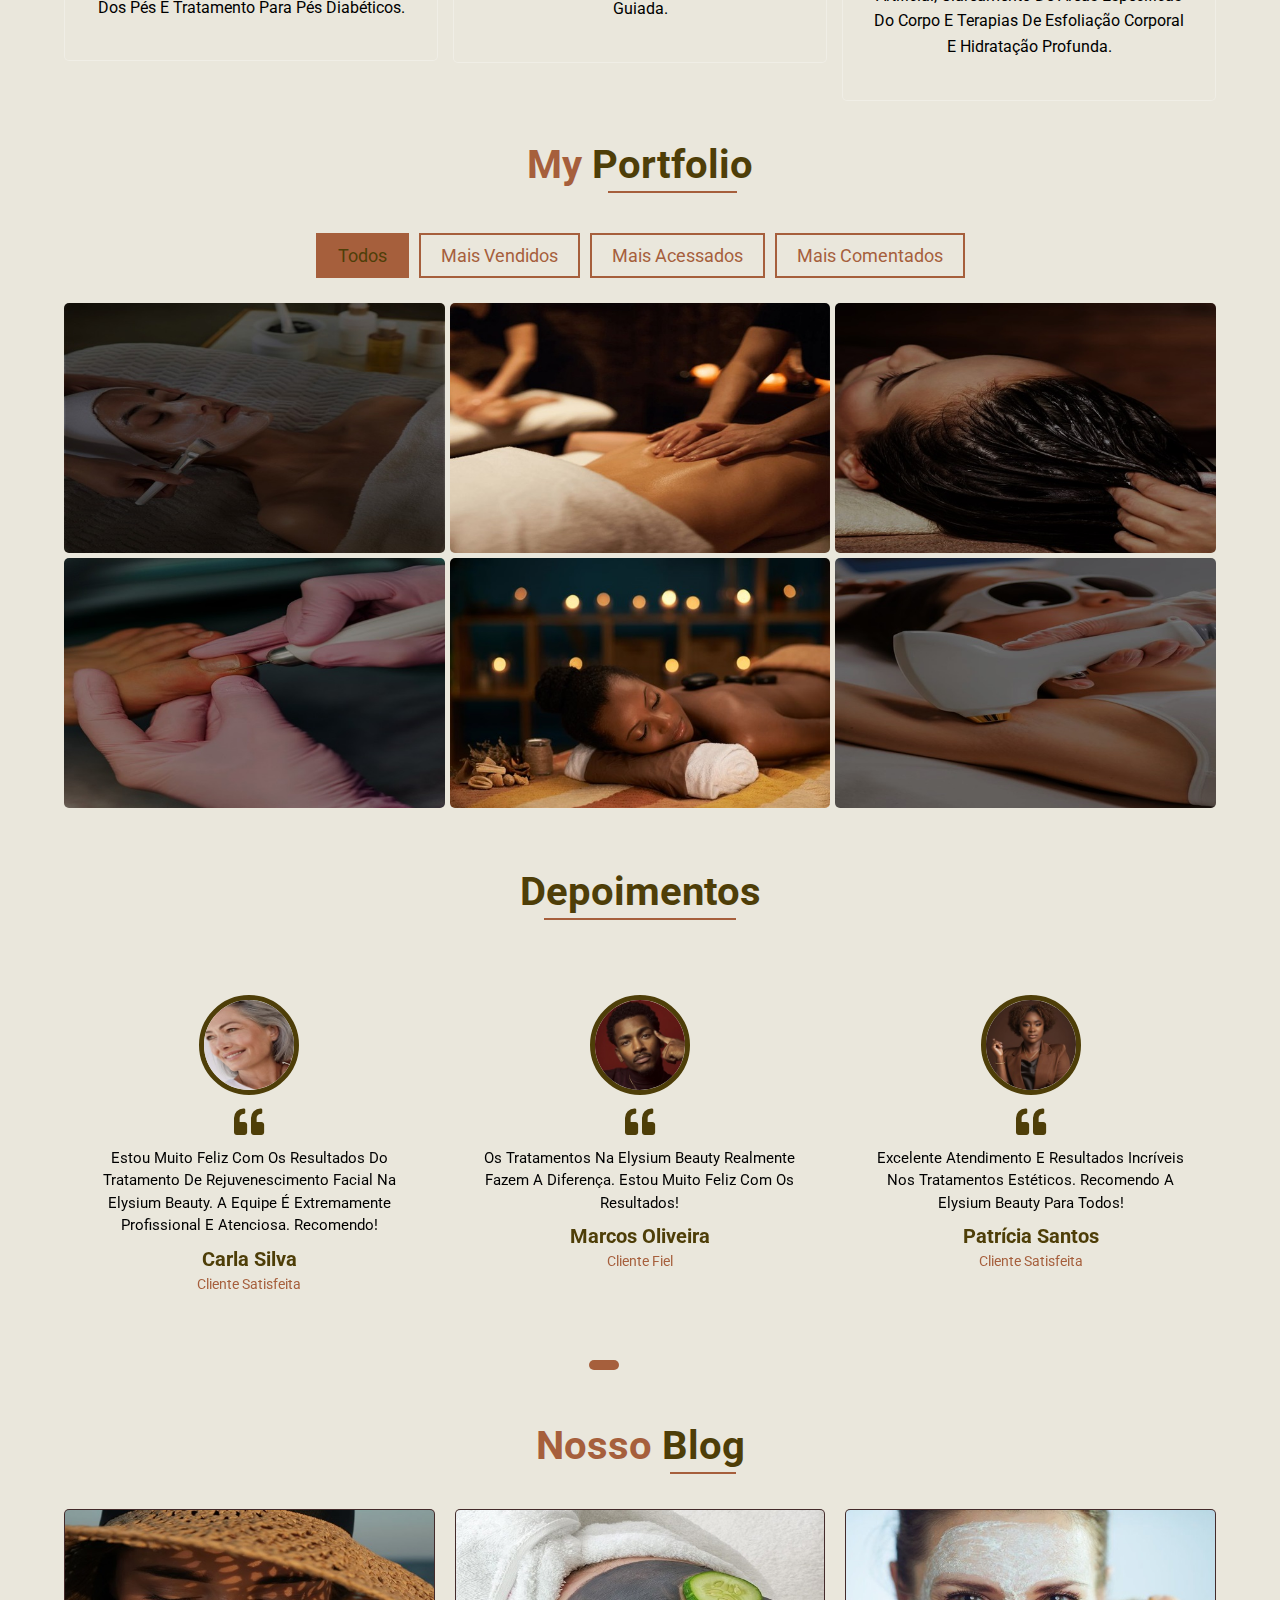
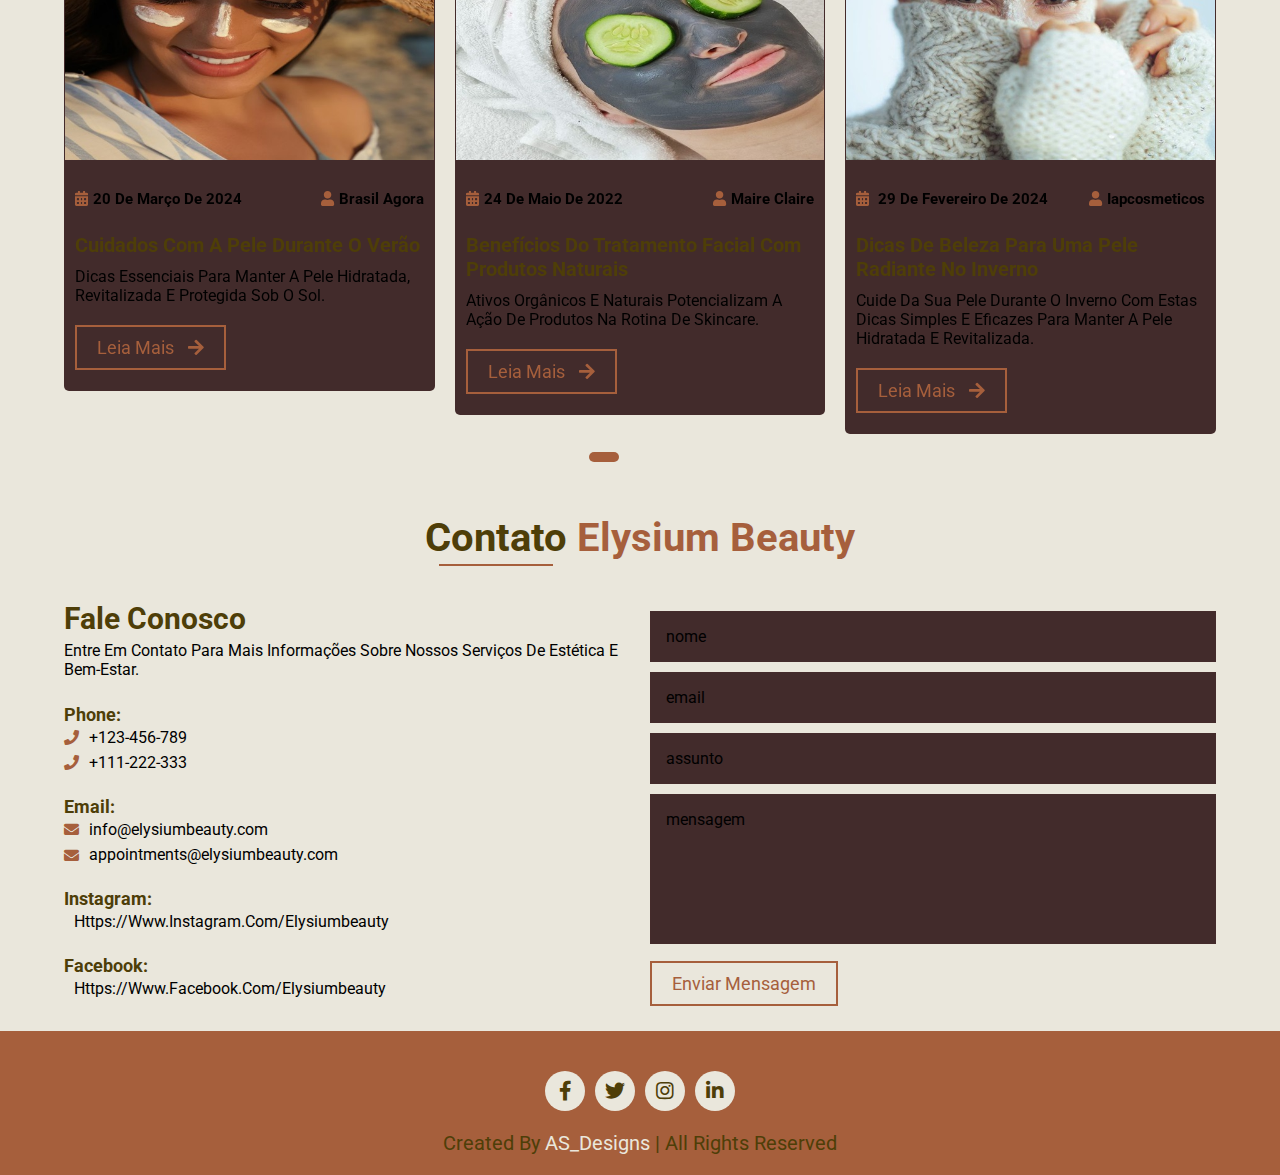
==== commit 282db2be: "UP07" ====
--- a/HTML/index.html
+++ b/HTML/index.html
@@ -96,22 +96,22 @@
                 </span>
                 <div class="dropdown-content"
                     style="display: none; position: absolute; background-color: #EAE7DC; width: 200px; box-shadow: 0px 8px 16px 0px rgba(0,0,0,0.2); z-index: 1; padding: 8px; border-radius: 3%; border: #A65F3C solid 1px; box-shadow: 5px #A65F3C;">
-                    <a href="Usuario_Index.html"
+                    <a href="Gerenciamento_de_Usuario_Index.html"
                         style="padding: 7px; text-decoration: none; display: flex; align-items: center; margin: 5px;">
                         <i class="fa fa-users" aria-hidden="true" style="margin-right: 8px;"></i>
                         Usuarios
                     </a>
-                    <a href="Agendamento_index.html"
+                    <a href="Gerencimento_de_Agendamento_index.html"
                         style="padding: 7px; text-decoration: none; display: flex; align-items: center; margin: 5px;">
                         <i class="fa fa-calendar" aria-hidden="true" style="margin-right: 8px;"></i>
                         Agendamento Admin
                     </a>
-                    <a href="#settings"
+                    <a href="Agendamento__de_Usuarios.html"
                         style=" padding: 7px; text-decoration: none; display: flex; align-items: center; margin: 5px;">
                         <i class="fa fa-calendar" aria-hidden="true" style="margin-right: 8px;"></i>
                         Agendamento User
                     </a>
-                    <a href="#settings"
+                    <a href="Cadastro_de_agendamento.html"
                         style=" padding: 7px; text-decoration: none; display: flex; align-items: center; margin: 5px;">
                         <i class="fa fa-file" aria-hidden="true" style="margin-right: 8px;"></i>
                         Cadastro Agendamento
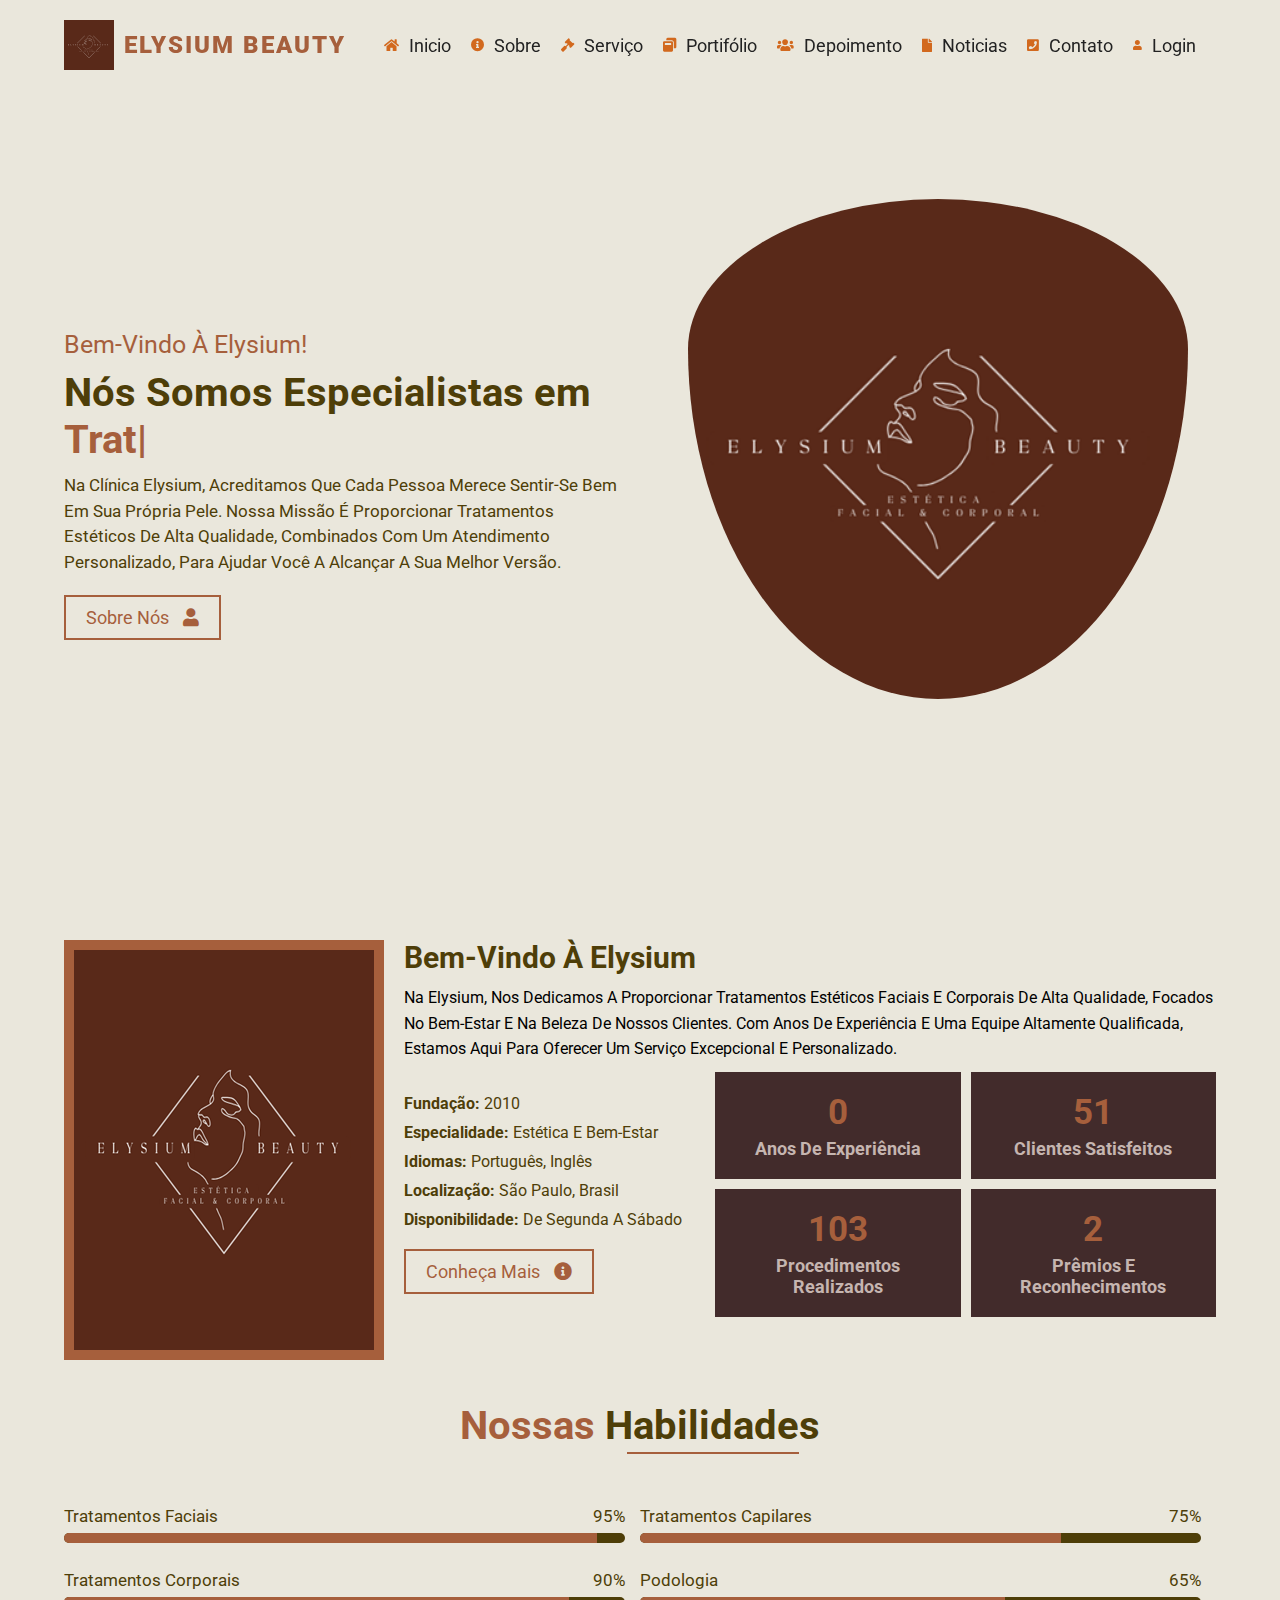
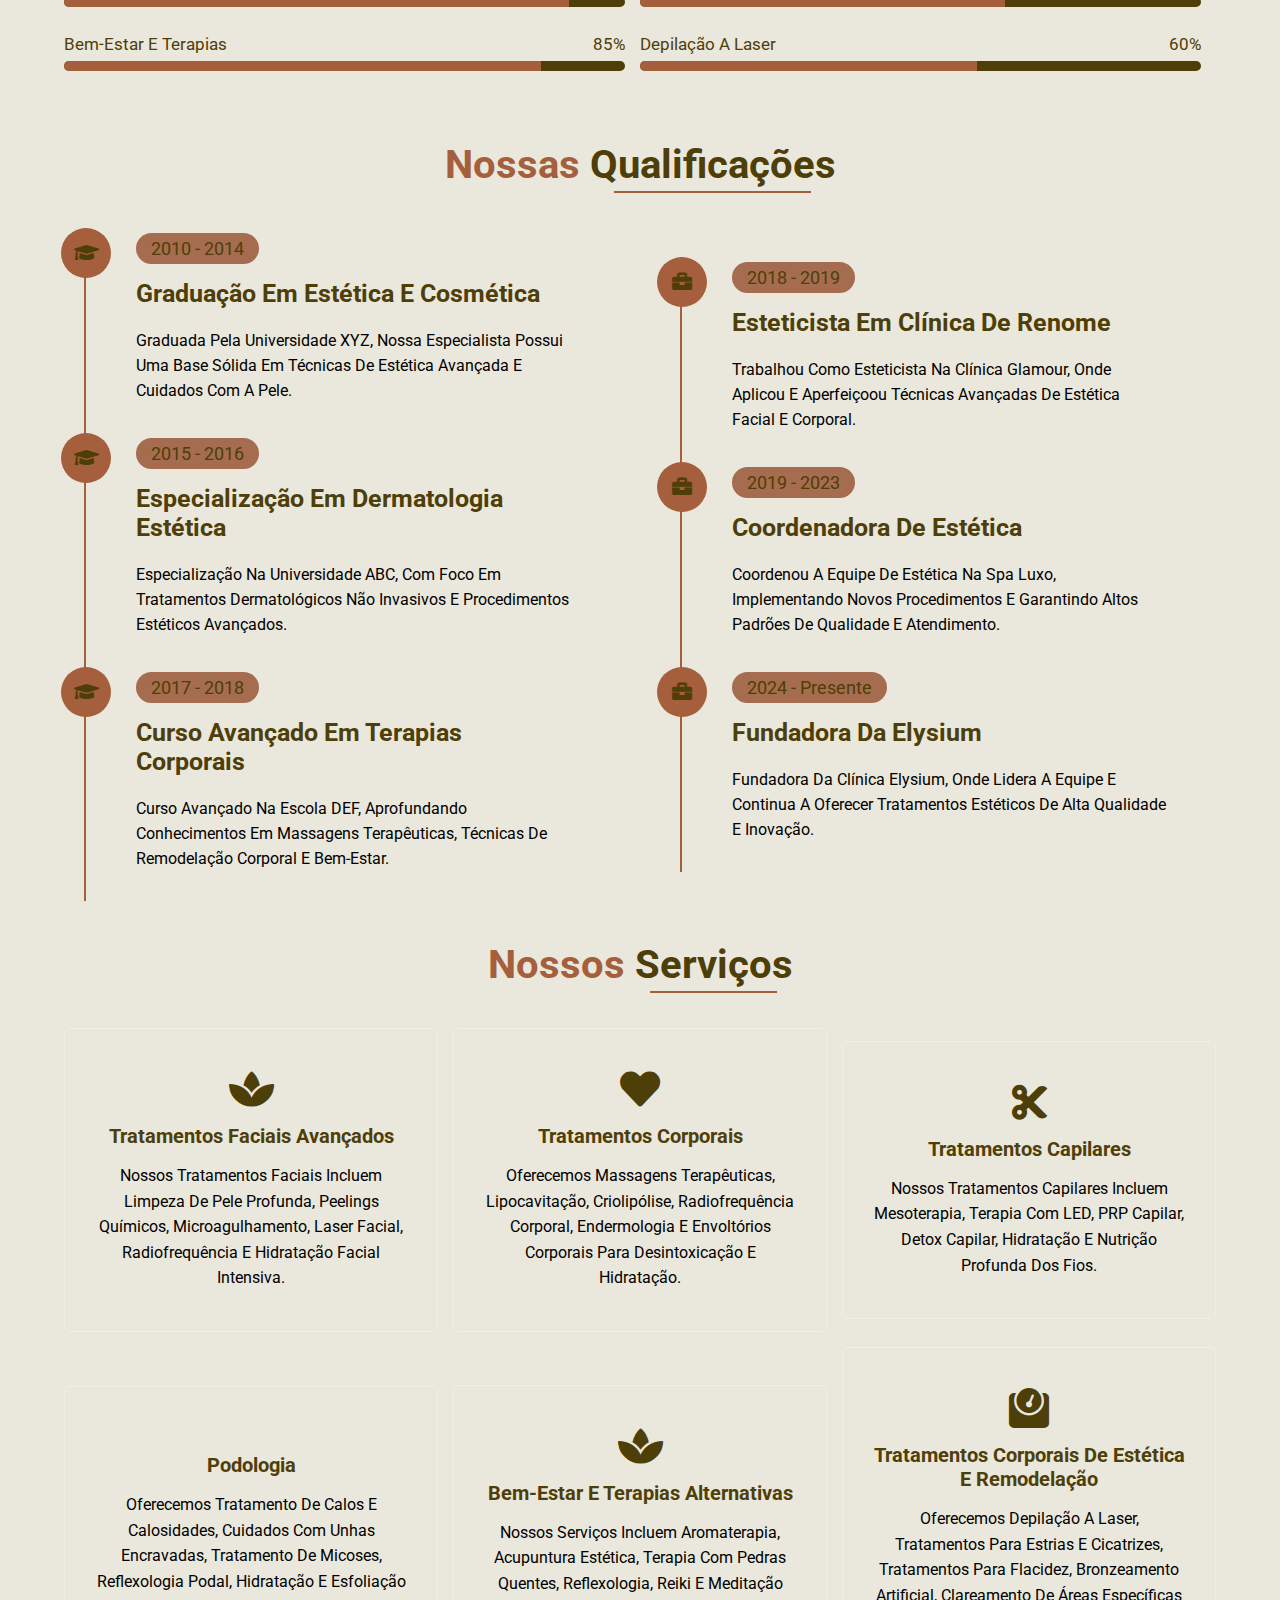
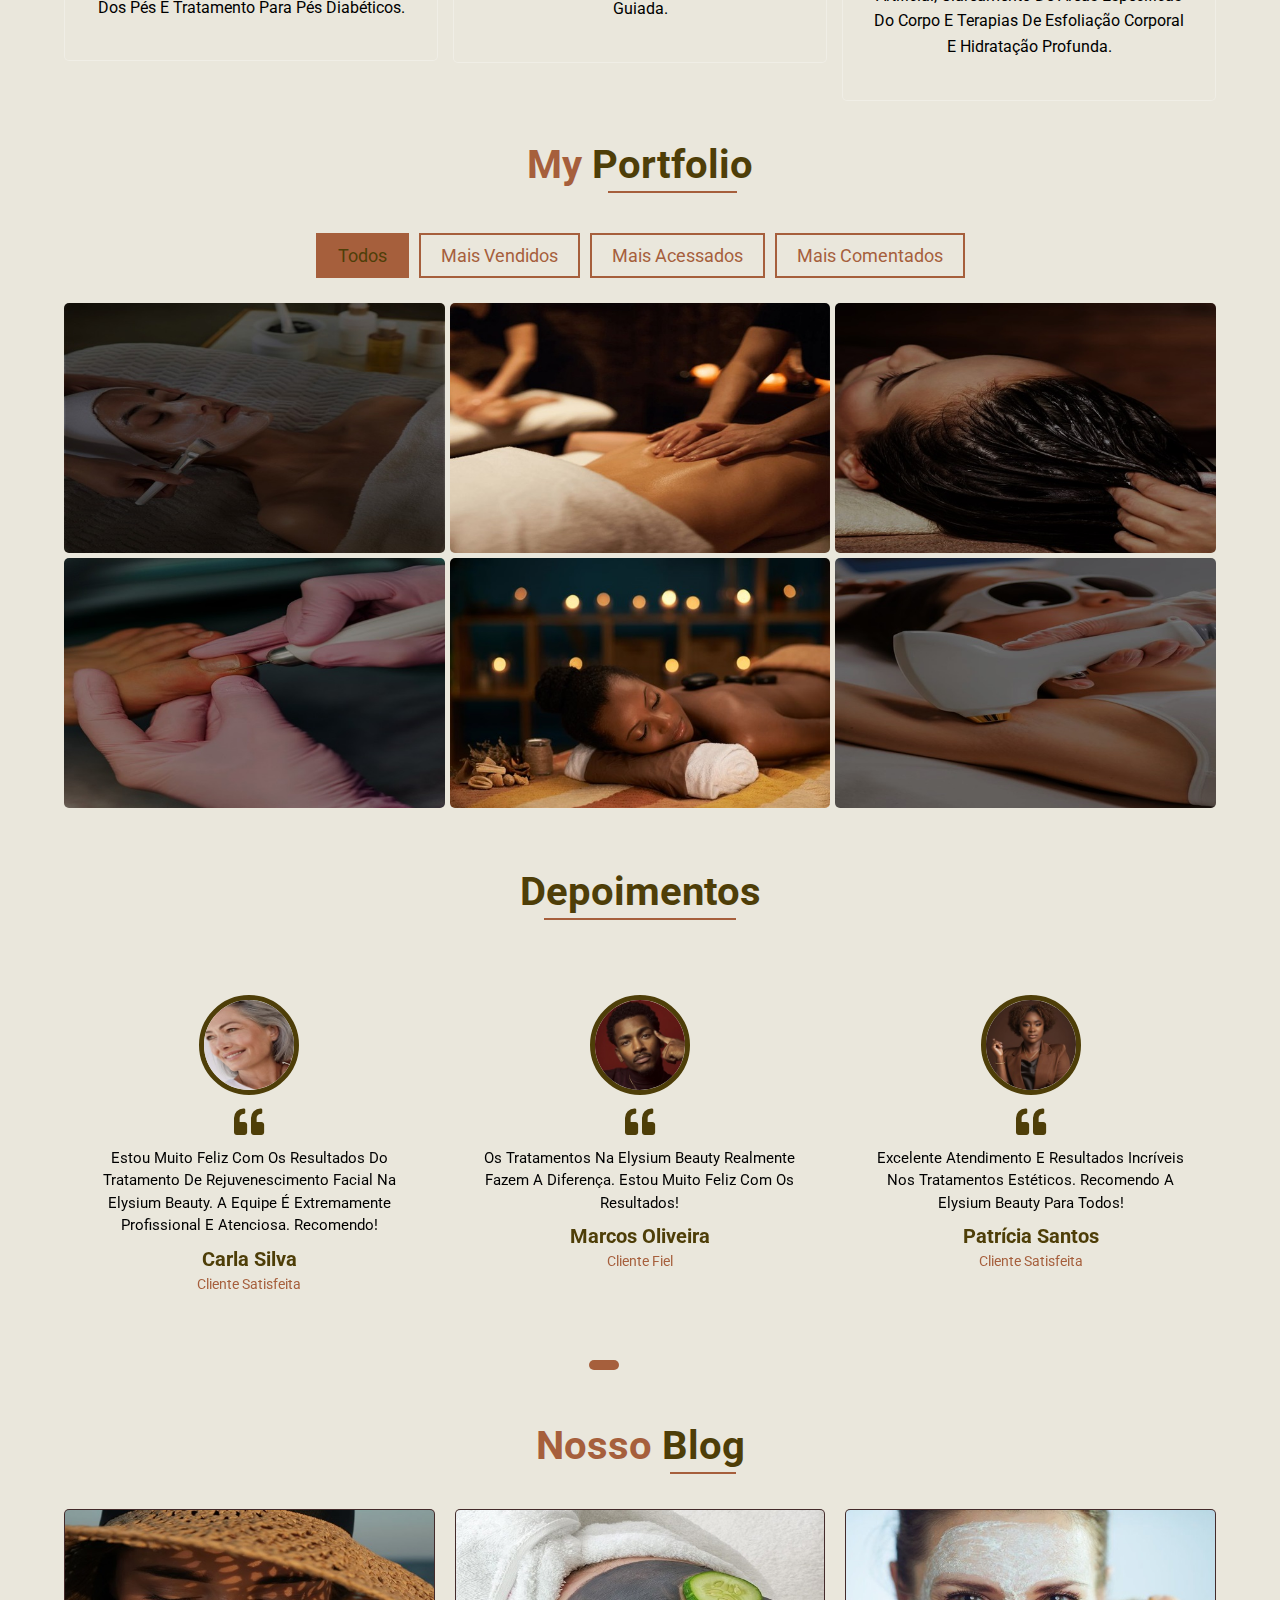
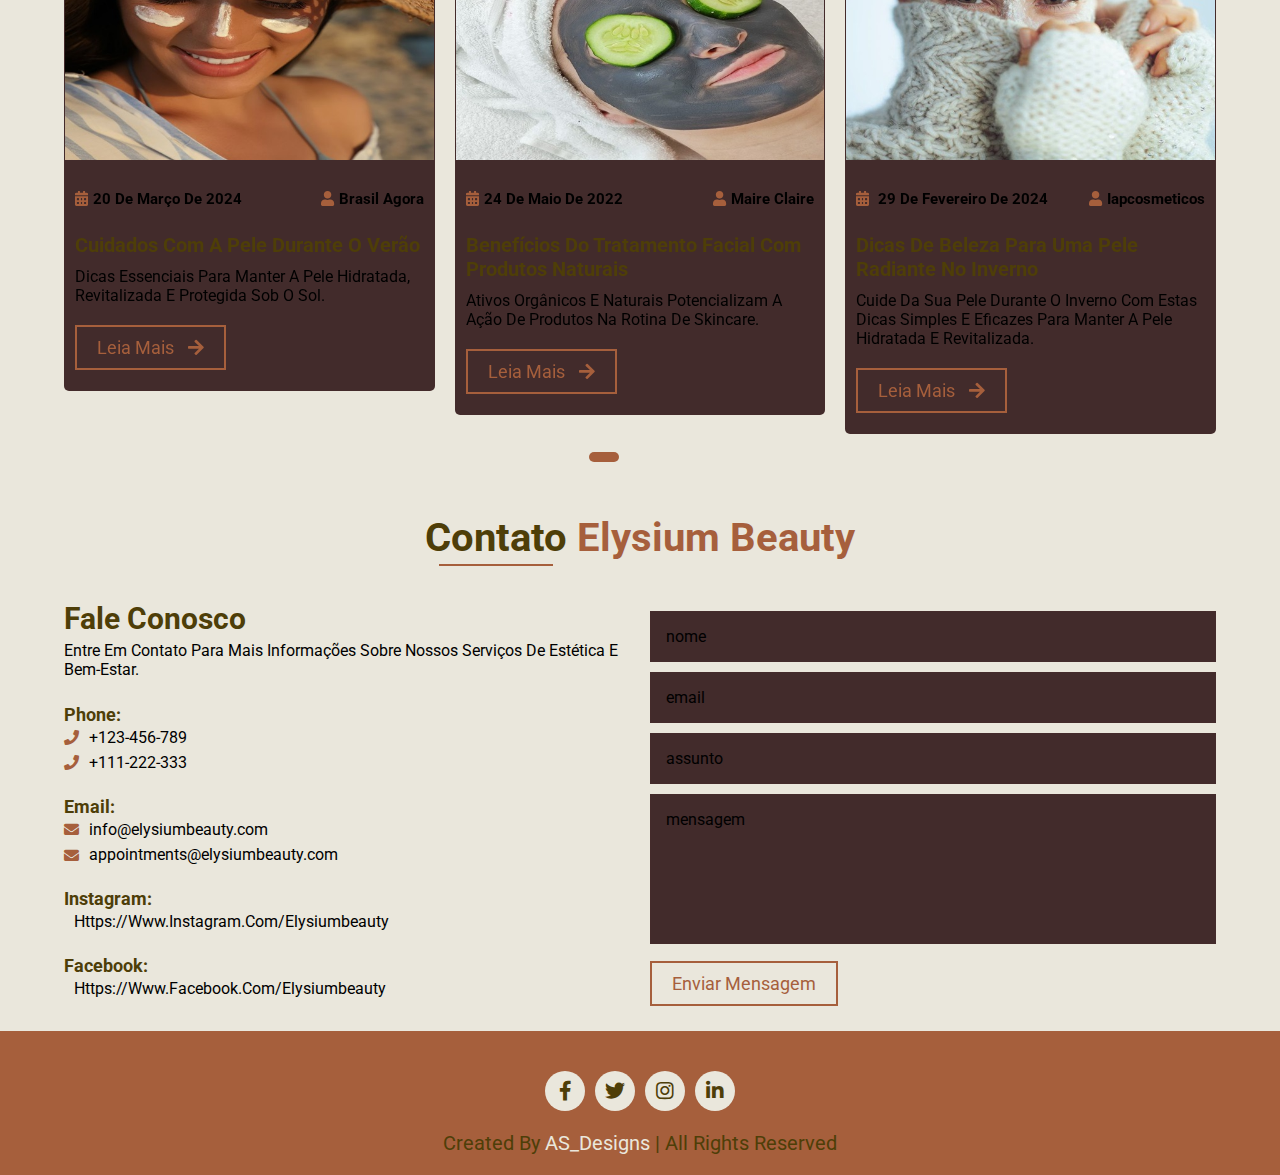
==== commit bfb298e6: "UP08" ====
--- a/HTML/index.html
+++ b/HTML/index.html
@@ -116,6 +116,11 @@
                         <i class="fa fa-file" aria-hidden="true" style="margin-right: 8px;"></i>
                         Cadastro Agendamento
                     </a>
+                    <a href="Gerenciamento_de_Servico_Index.html"
+                        style=" padding: 7px; text-decoration: none; display: flex; align-items: center; margin: 5px;">
+                        <i class="fas fa-gavel fa-lg" aria-hidden="true" style="margin-right: 8px;"></i></i>
+                        Serviço
+                    </a>
                     <a href="#logout"
                         style=" padding: 7px; text-decoration: none; display: flex; align-items: center; margin: 5px;">
                         <i class="fa fa-align-justify" aria-hidden="true" style="margin-right: 8px;"></i><b></b>
@@ -620,7 +625,8 @@
                         <a class="main-heading" href="#">Cuidados com a pele durante o verão</a>
                         <p>Dicas essenciais para manter a pele hidratada, revitalizada e protegida sob o sol.
                         </p>
-                        <a href="https://brasilagoraonline.com.br/noticias/2024/01/cuidados-com-a-pele-no-verao-especialista-destaca-a-importancia-da-protecao-dermatologica/" class="btn">leia mais <i class="fas fa-arrow-right"></i></a>
+                        <a href="https://brasilagoraonline.com.br/noticias/2024/01/cuidados-com-a-pele-no-verao-especialista-destaca-a-importancia-da-protecao-dermatologica/"
+                            class="btn">leia mais <i class="fas fa-arrow-right"></i></a>
                     </div>
                 </div>
 
@@ -636,7 +642,8 @@
                         <a class="main-heading" href="#">Benefícios do tratamento facial com produtos naturais</a>
                         <p>Ativos orgânicos e naturais potencializam a ação de produtos na rotina de skincare.
                         </p>
-                        <a href="https://revistamarieclaire.globo.com/Beleza/noticia/2022/05/ativos-organicos-e-naturais-potencializam-acao-de-produtos-na-rotina-de-skincare.html" class="btn">leia mais <i class="fas fa-arrow-right"></i></a>
+                        <a href="https://revistamarieclaire.globo.com/Beleza/noticia/2022/05/ativos-organicos-e-naturais-potencializam-acao-de-produtos-na-rotina-de-skincare.html"
+                            class="btn">leia mais <i class="fas fa-arrow-right"></i></a>
                     </div>
                 </div>
 
@@ -653,7 +660,8 @@
                         <p>Cuide da sua pele durante o inverno com estas dicas simples e eficazes para manter a pele
                             hidratada e revitalizada.
                         </p>
-                        <a href="https://blog.iapcosmeticos.com.br/pele-no-inverno/#:~:text=7%20dicas%20para%20cuidar%20da%20pele%20no%20inverno,umidificadores%20quando%20o%20tempo%20estiver%20muito%20seco%20" class="btn">leia mais <i class="fas fa-arrow-right"></i></a>
+                        <a href="https://blog.iapcosmeticos.com.br/pele-no-inverno/#:~:text=7%20dicas%20para%20cuidar%20da%20pele%20no%20inverno,umidificadores%20quando%20o%20tempo%20estiver%20muito%20seco%20"
+                            class="btn">leia mais <i class="fas fa-arrow-right"></i></a>
                     </div>
                 </div>
 
@@ -669,7 +677,8 @@
                         <a class="main-heading" href="#">Os melhores tratamentos para rejuvenescimento facial</a>
                         <p>Pele madura: quais são as características e como criar uma rotina e manter a pele radiante?
                         </p>
-                        <a href="https://www.dermaclub.com.br/blog/rosto/pele-madura.html" class="btn">leia mais <i class="fas fa-arrow-right"></i></a>
+                        <a href="https://www.dermaclub.com.br/blog/rosto/pele-madura.html" class="btn">leia mais <i
+                                class="fas fa-arrow-right"></i></a>
                     </div>
                 </div>
 
@@ -685,7 +694,8 @@
                         <a class="main-heading" href="#">Cuidados com a pele no dia a dia: dicas essenciais</a>
                         <p>Saiba como manter sua pele saudável com uma rotina diária de cuidados simples
                         </p>
-                        <a href="https://vogue.globo.com/beleza/noticia/2024/01/5-dicas-para-ter-uma-pele-saudavel-em-2024-indicadas-por-uma-dermatologista.ghtml" class="btn">leia mais <i class="fas fa-arrow-right"></i></a>
+                        <a href="https://vogue.globo.com/beleza/noticia/2024/01/5-dicas-para-ter-uma-pele-saudavel-em-2024-indicadas-por-uma-dermatologista.ghtml"
+                            class="btn">leia mais <i class="fas fa-arrow-right"></i></a>
                     </div>
                 </div>
 
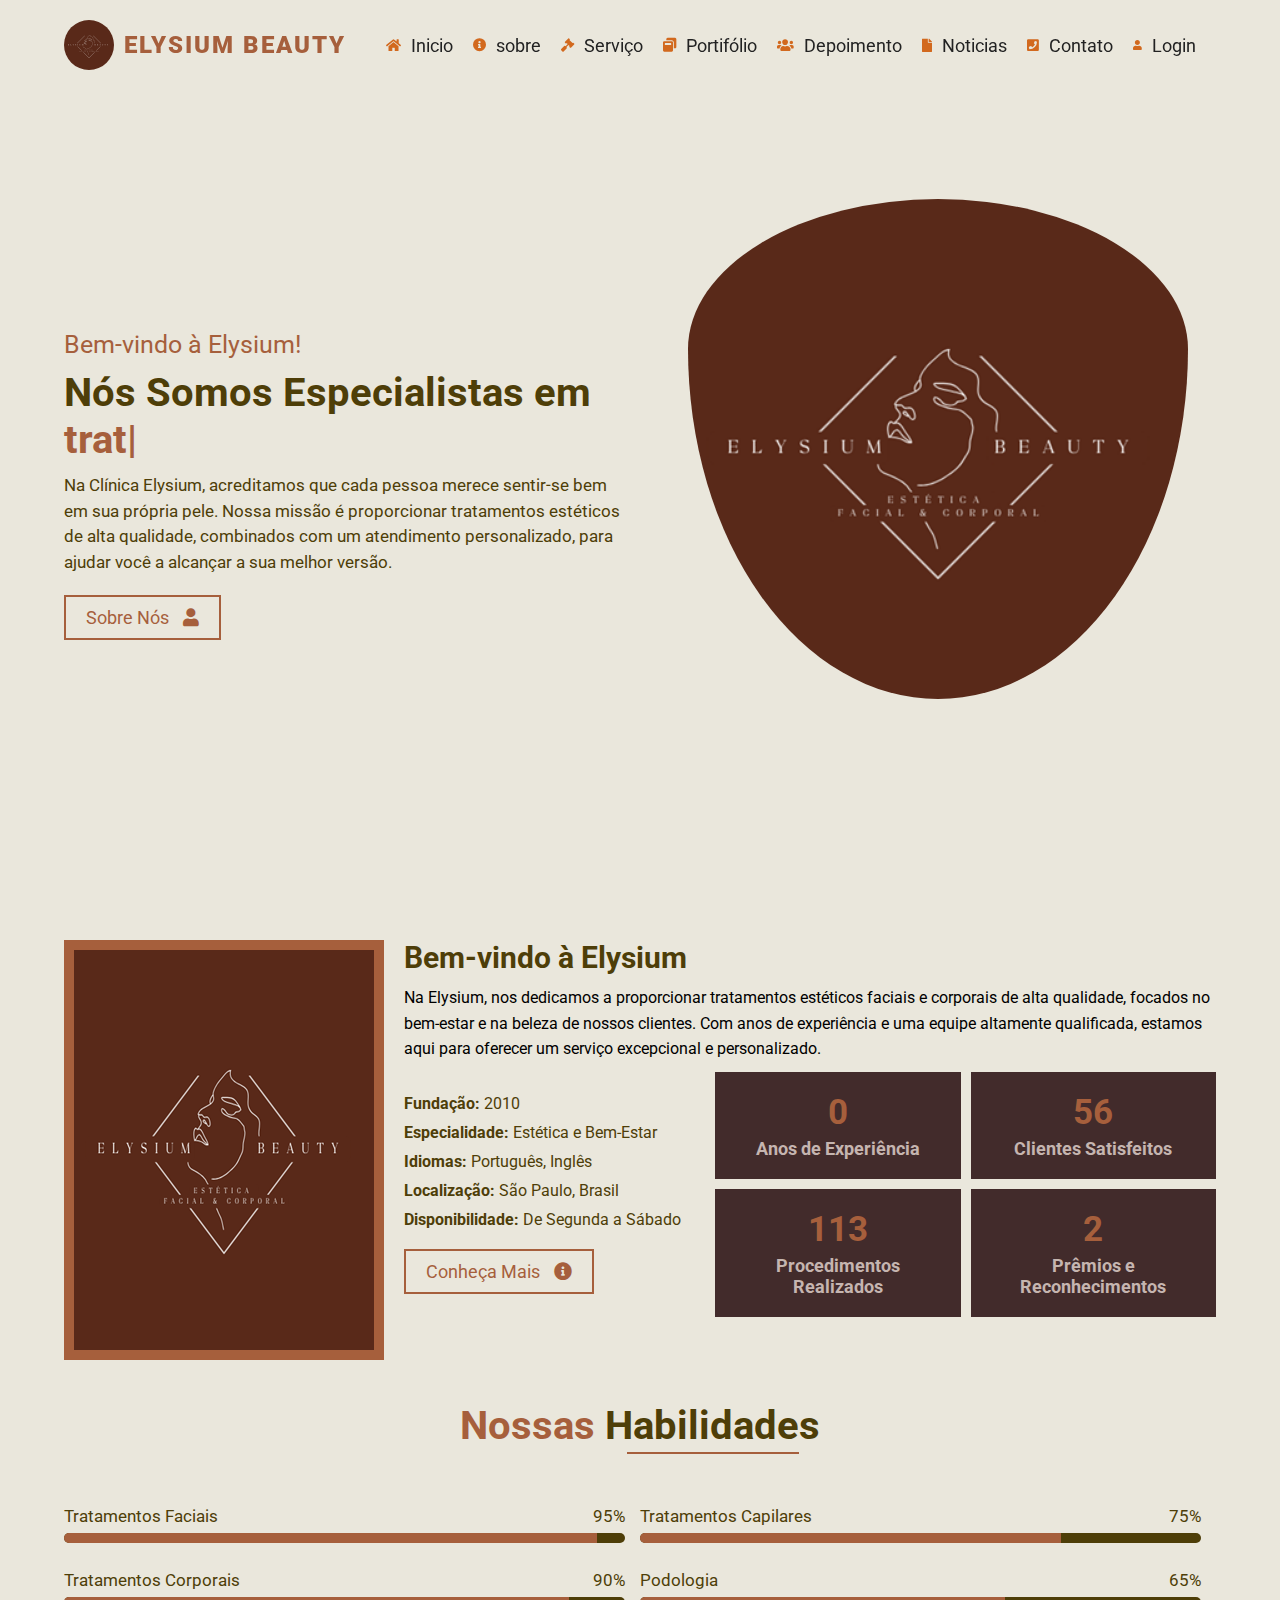
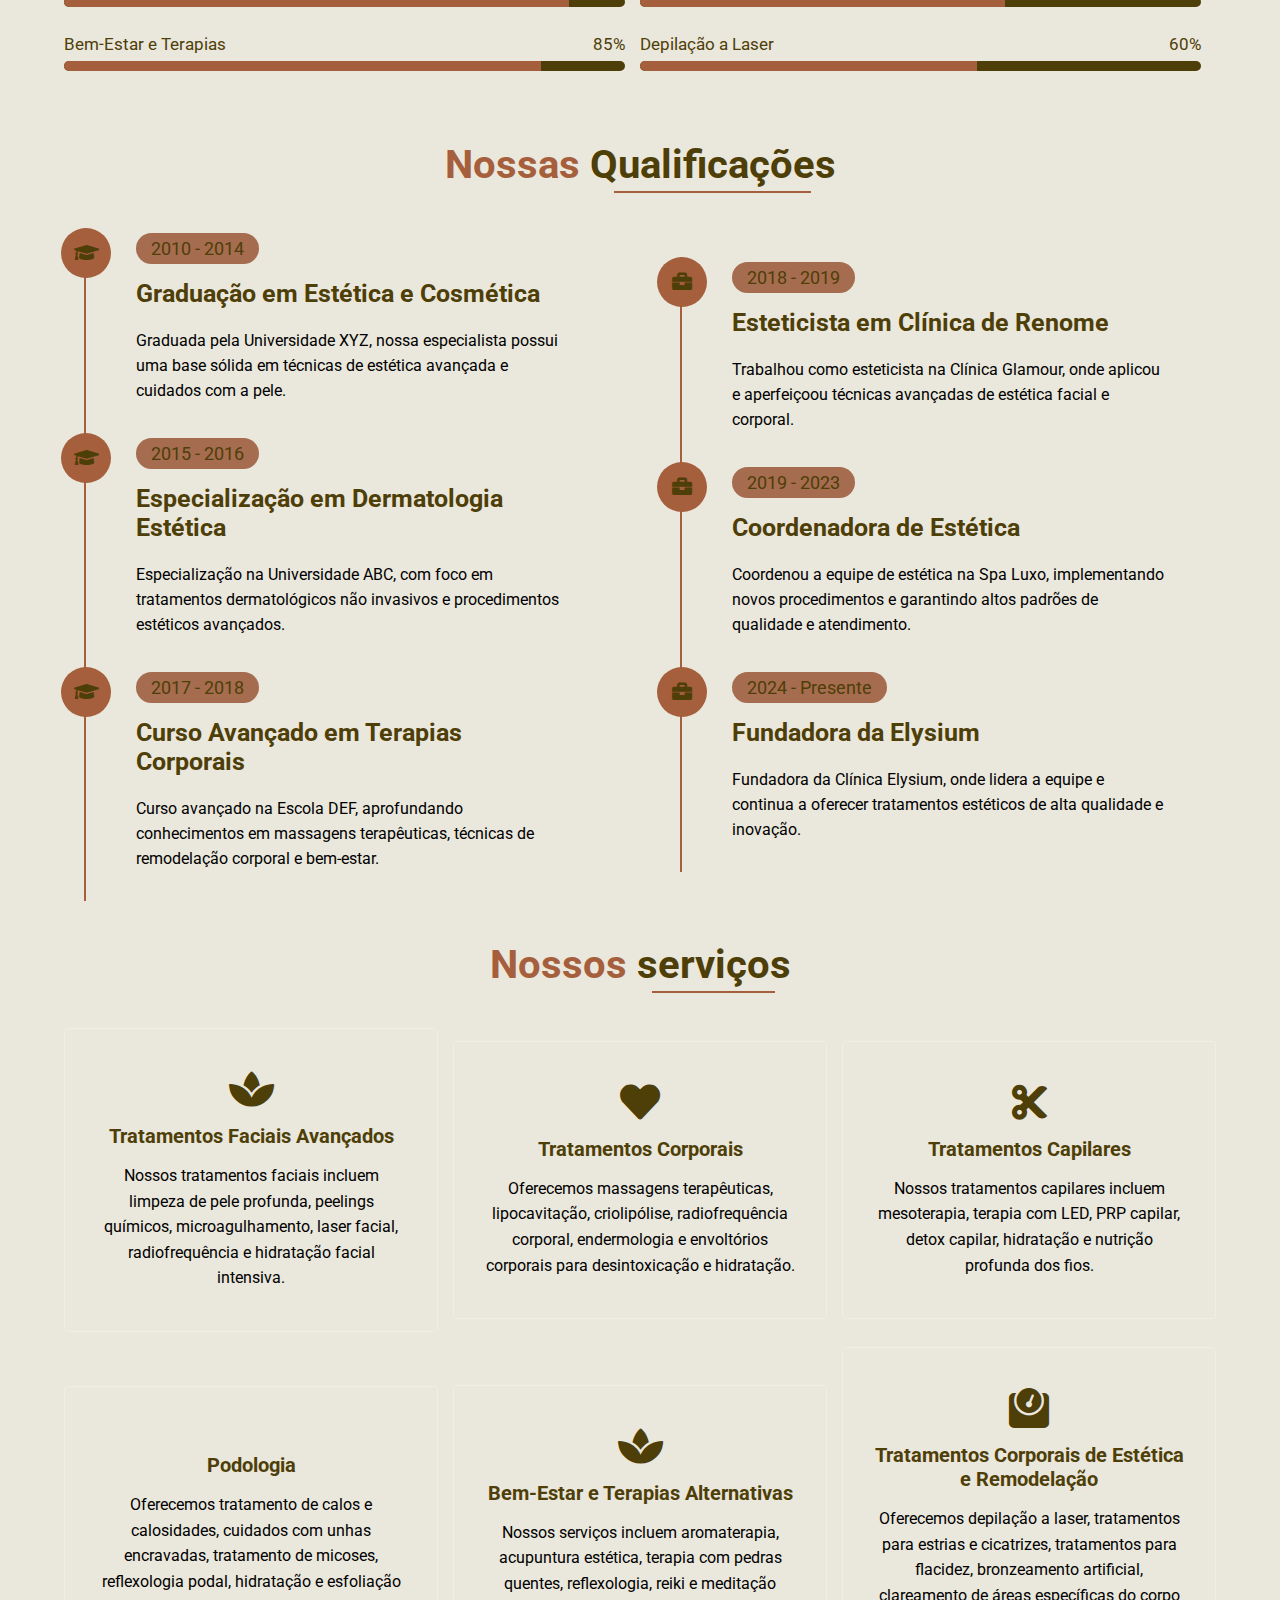
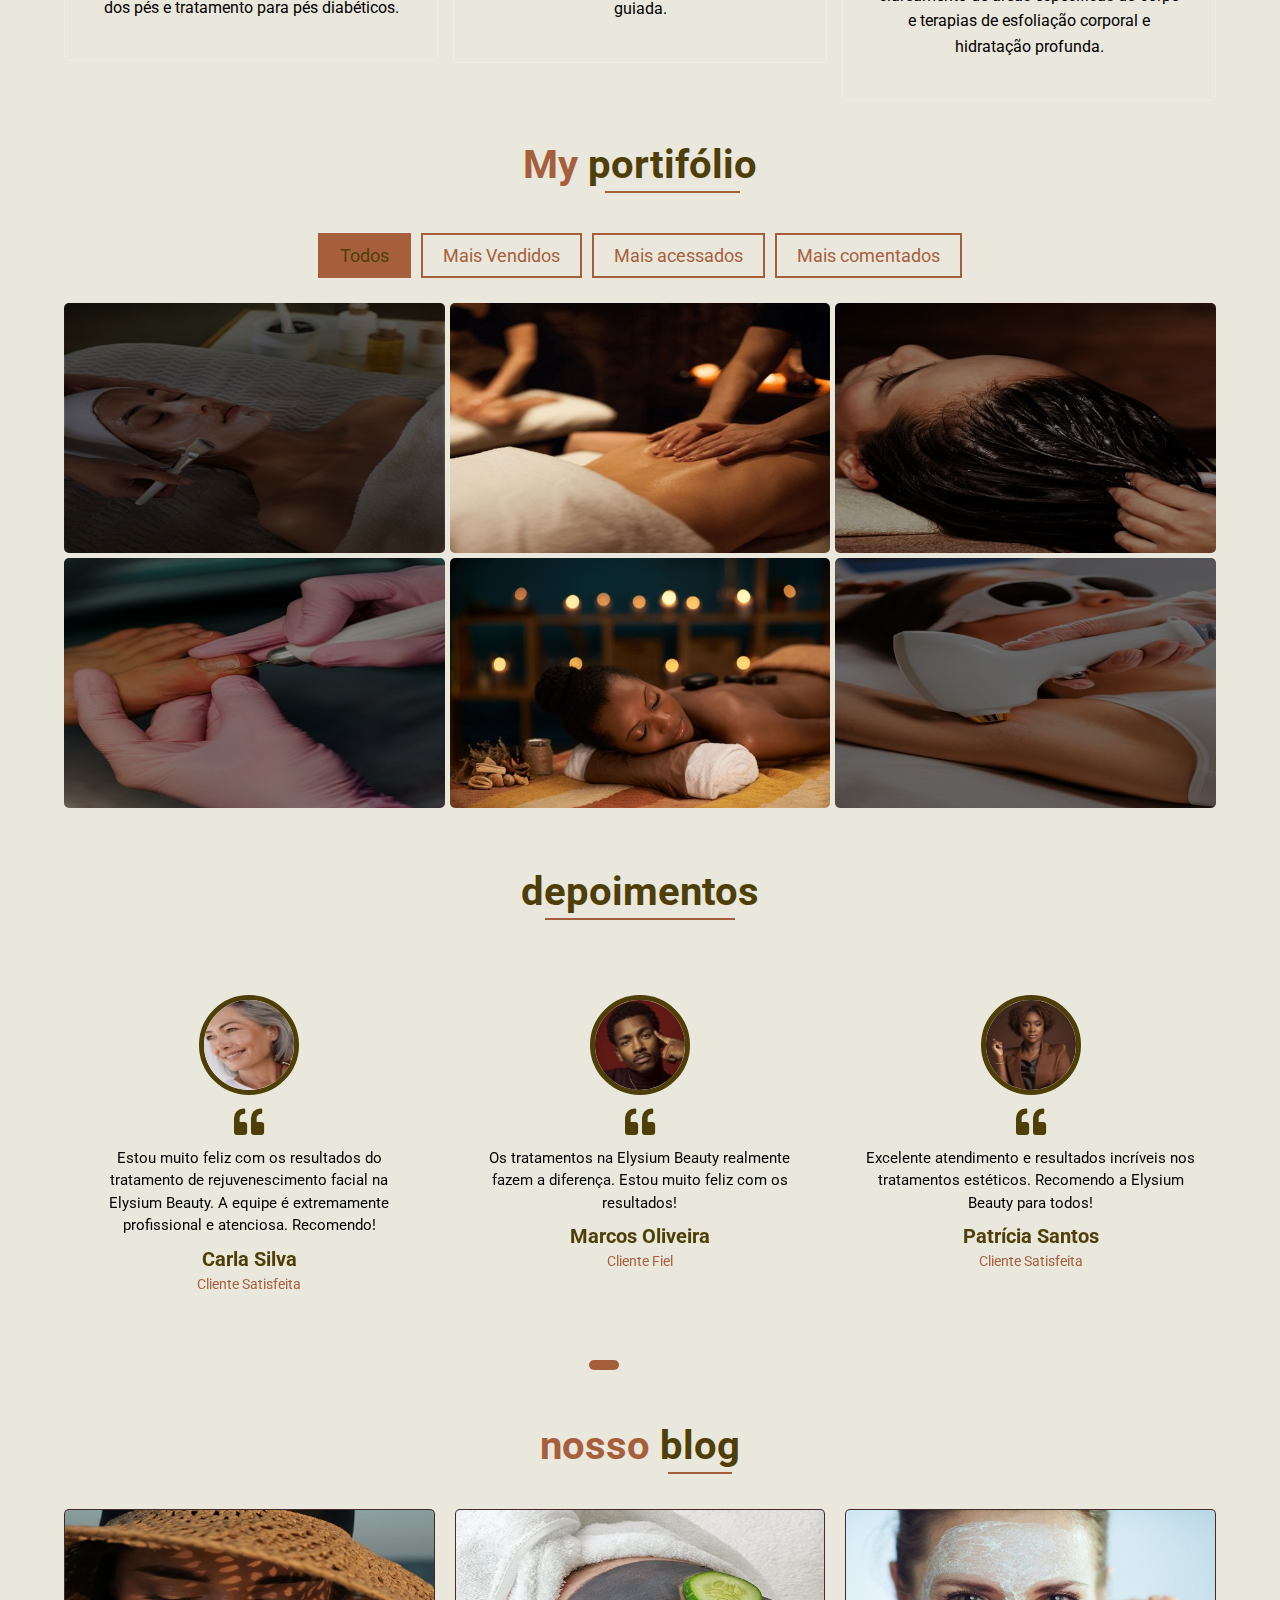
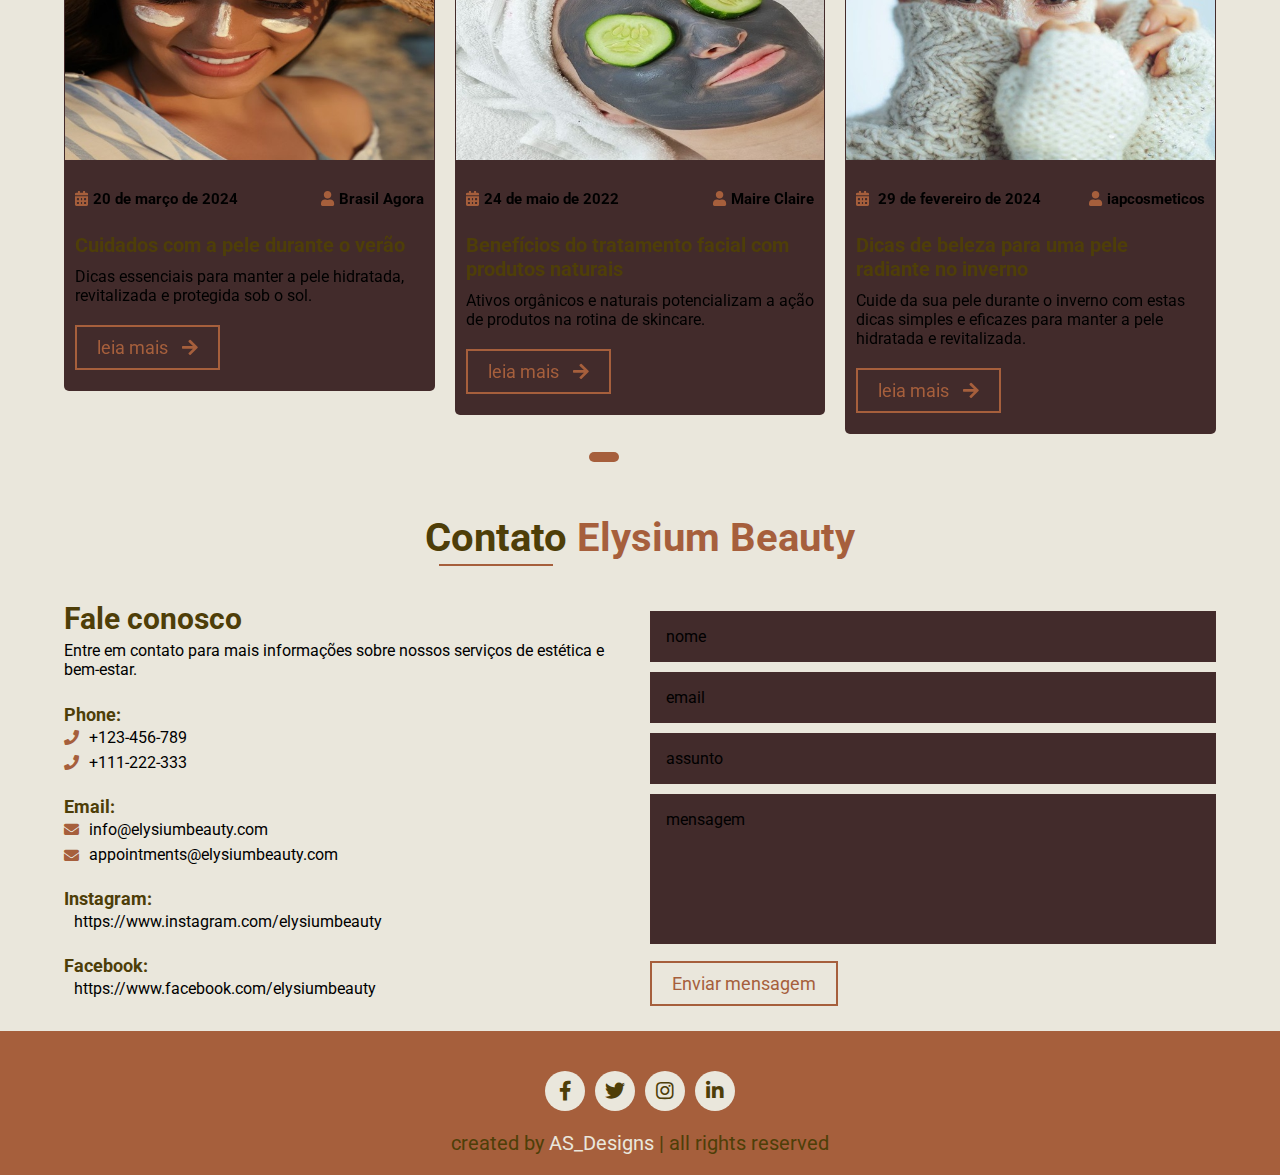
==== commit 7c7d1122: "UP09" ====
--- a/HTML/index.html
+++ b/HTML/index.html
@@ -47,7 +47,7 @@
         <!-- Logo -->
         <a class="logo" href="#home" style="display: flex; align-items: center; text-decoration: none;">
             <img src="assets/images/Home/Elysium Beauty - Logo do topo.png" alt="About-Image"
-                style="width: 50px; height: 50px; margin-right: 10px;">
+                style="width: 50px; height: 50px; margin-right: 10px; border-radius: 50%; ">
             <h2 style="margin: 0; font-size: 24px;">Elysium Beauty</h2>
         </a>
         <!-- Logo End -->
@@ -421,7 +421,7 @@
     <section class="portfolio" id="portfolio">
 
         <div class="heading">
-            <h2>my <span>portfolio</span></h2>
+            <h2>My <span>portifólio</span></h2>
         </div>
 
         <div class="gallery">
@@ -714,14 +714,14 @@
     <section class="contact" id="contact">
 
         <div class="heading">
-            <h2><span>contato</span> Elysium Beauty</h2>
+            <h2><span>Contato</span> Elysium Beauty</h2>
         </div>
 
         <div class="box-container">
 
             <div class="contact-info">
 
-                <h3>fale conosco</h3>
+                <h3>Fale conosco</h3>
 
                 <p>Entre em contato para mais informações sobre nossos serviços de estética e bem-estar.</p>
                 </p>
@@ -739,7 +739,7 @@
                 </div>
 
                 <div class="info-item">
-                    <h4>email:</h4>
+                    <h4>Email:</h4>
                     <div class="detail">
                         <div class="fas fa-envelope"></div>
                         <p class="gmail">info@elysiumbeauty.com</p>
--- a/HTML/assets/css/main.css
+++ b/HTML/assets/css/main.css
@@ -36,7 +36,7 @@
     margin: 0;
     padding: 0;
     text-decoration: none;
-    text-transform: capitalize;
+    text-transform: none;
     border: none;
     outline: none;
     -webkit-transition: all 0.2s linear;
